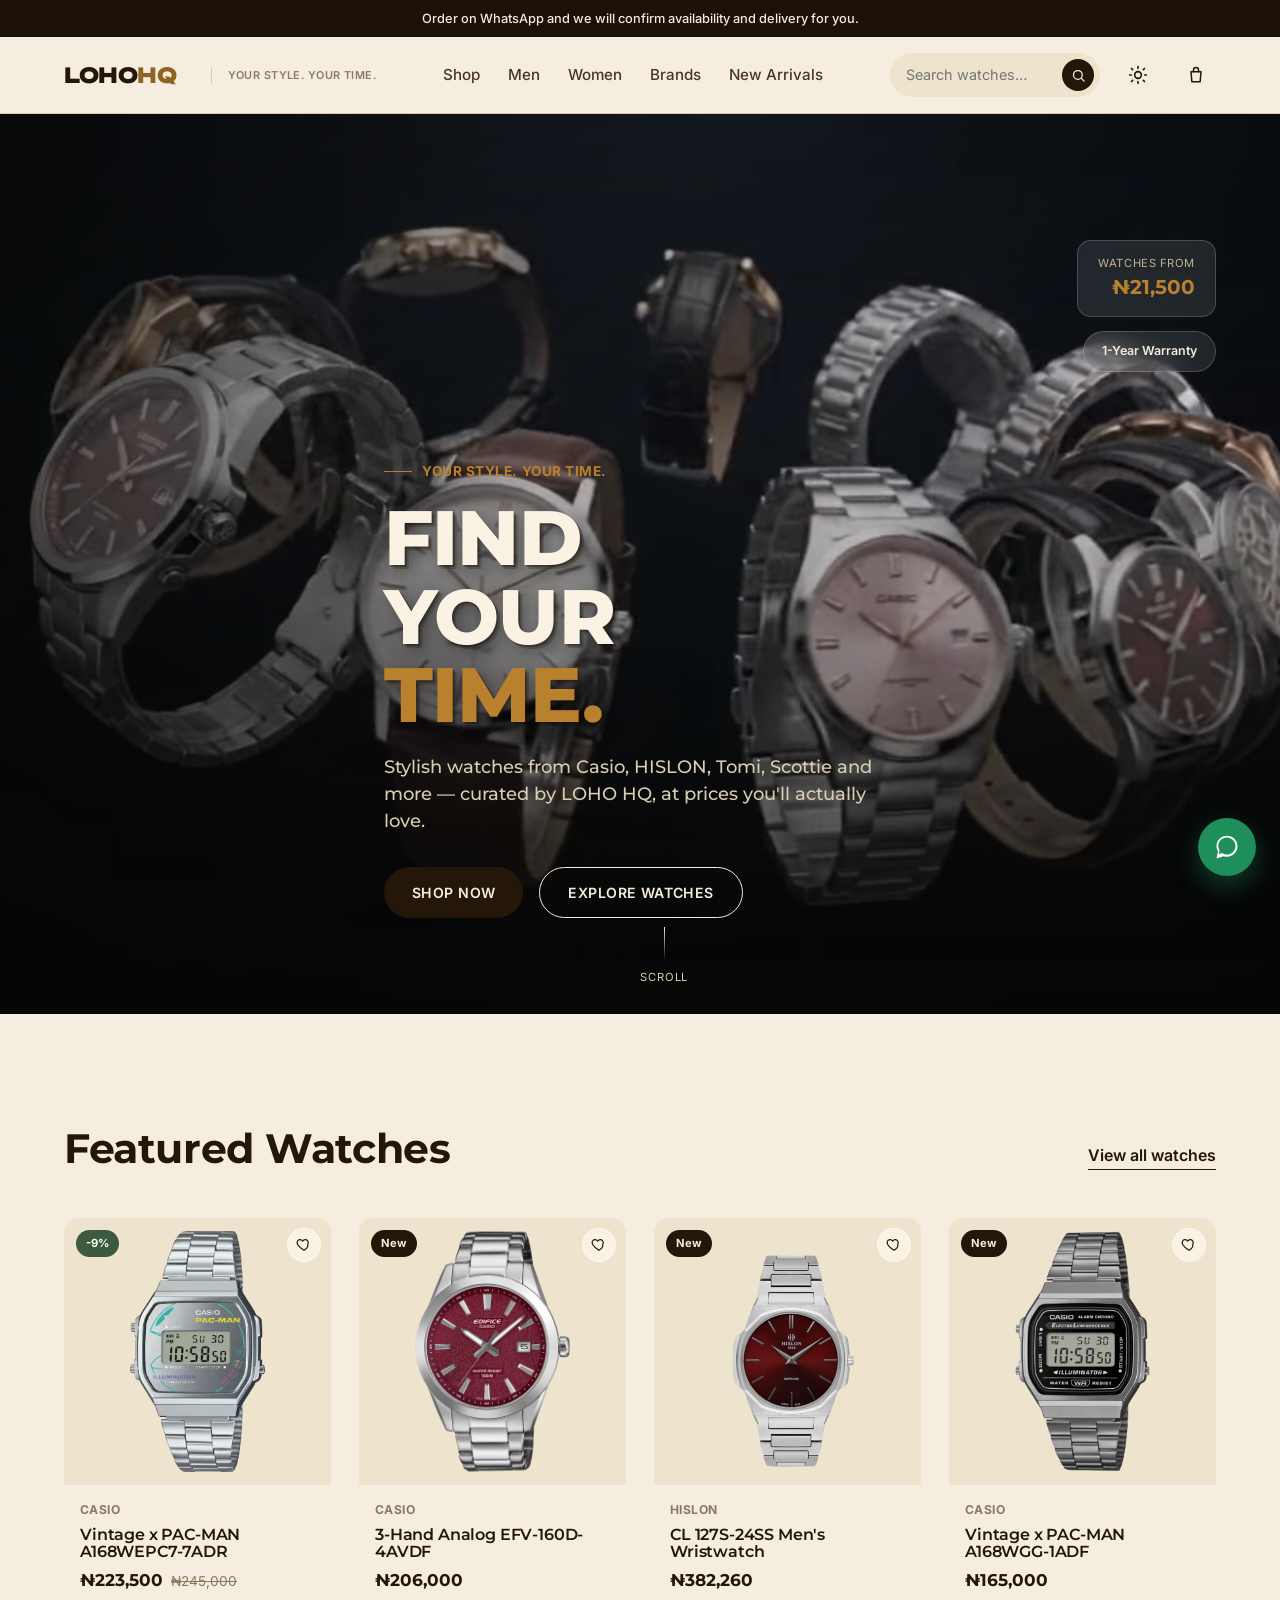
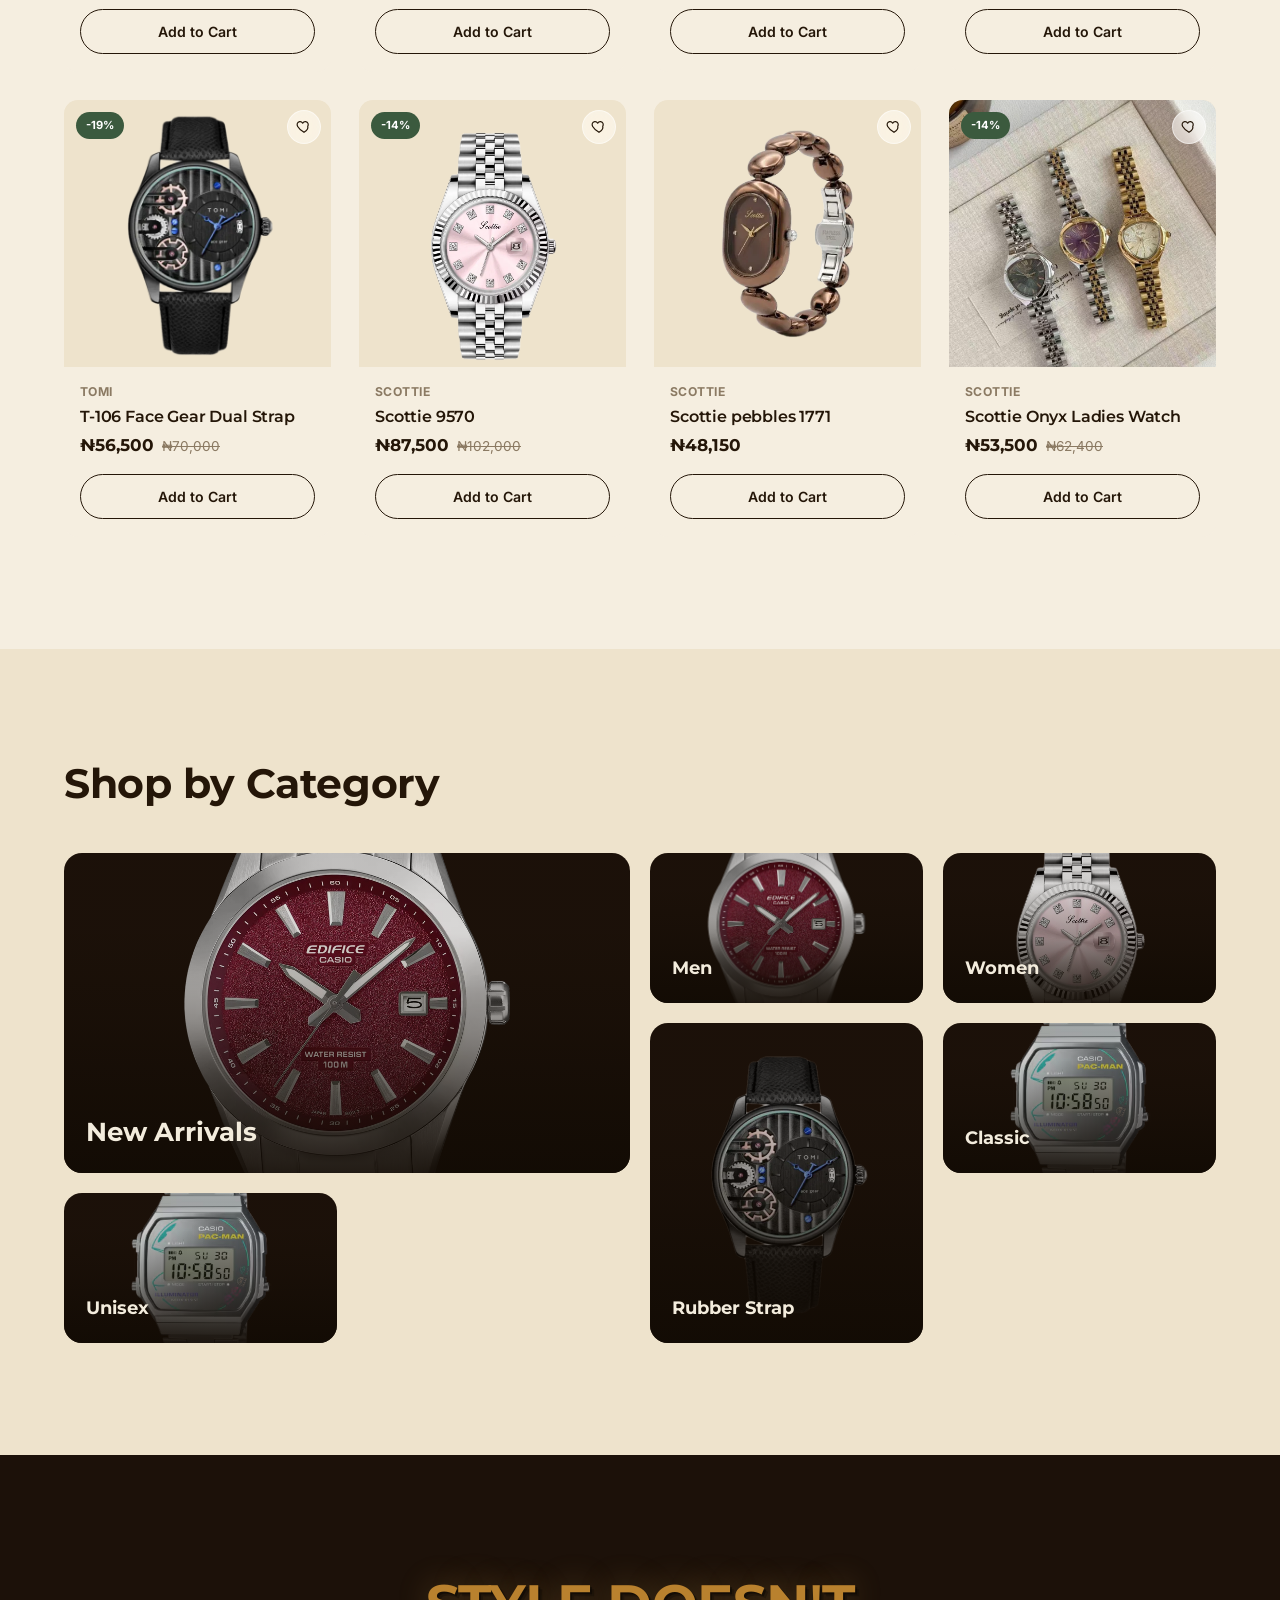
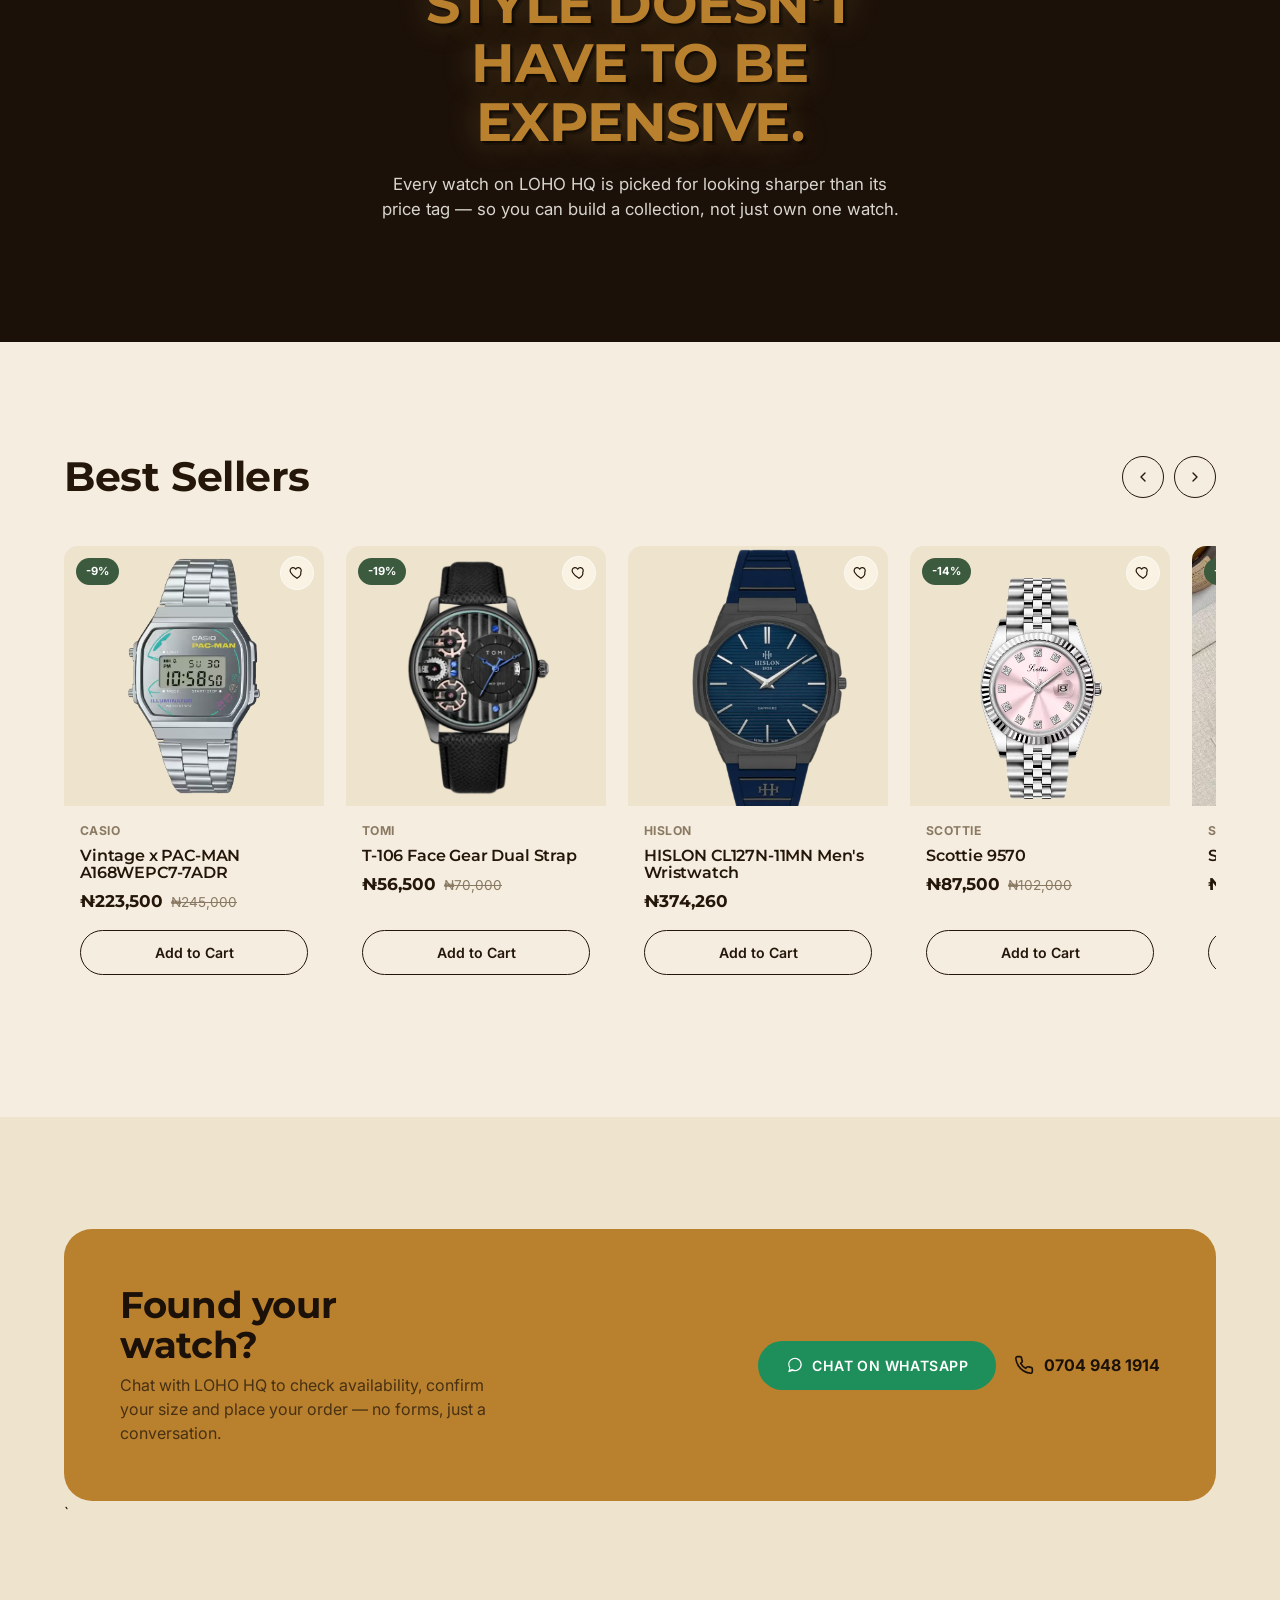
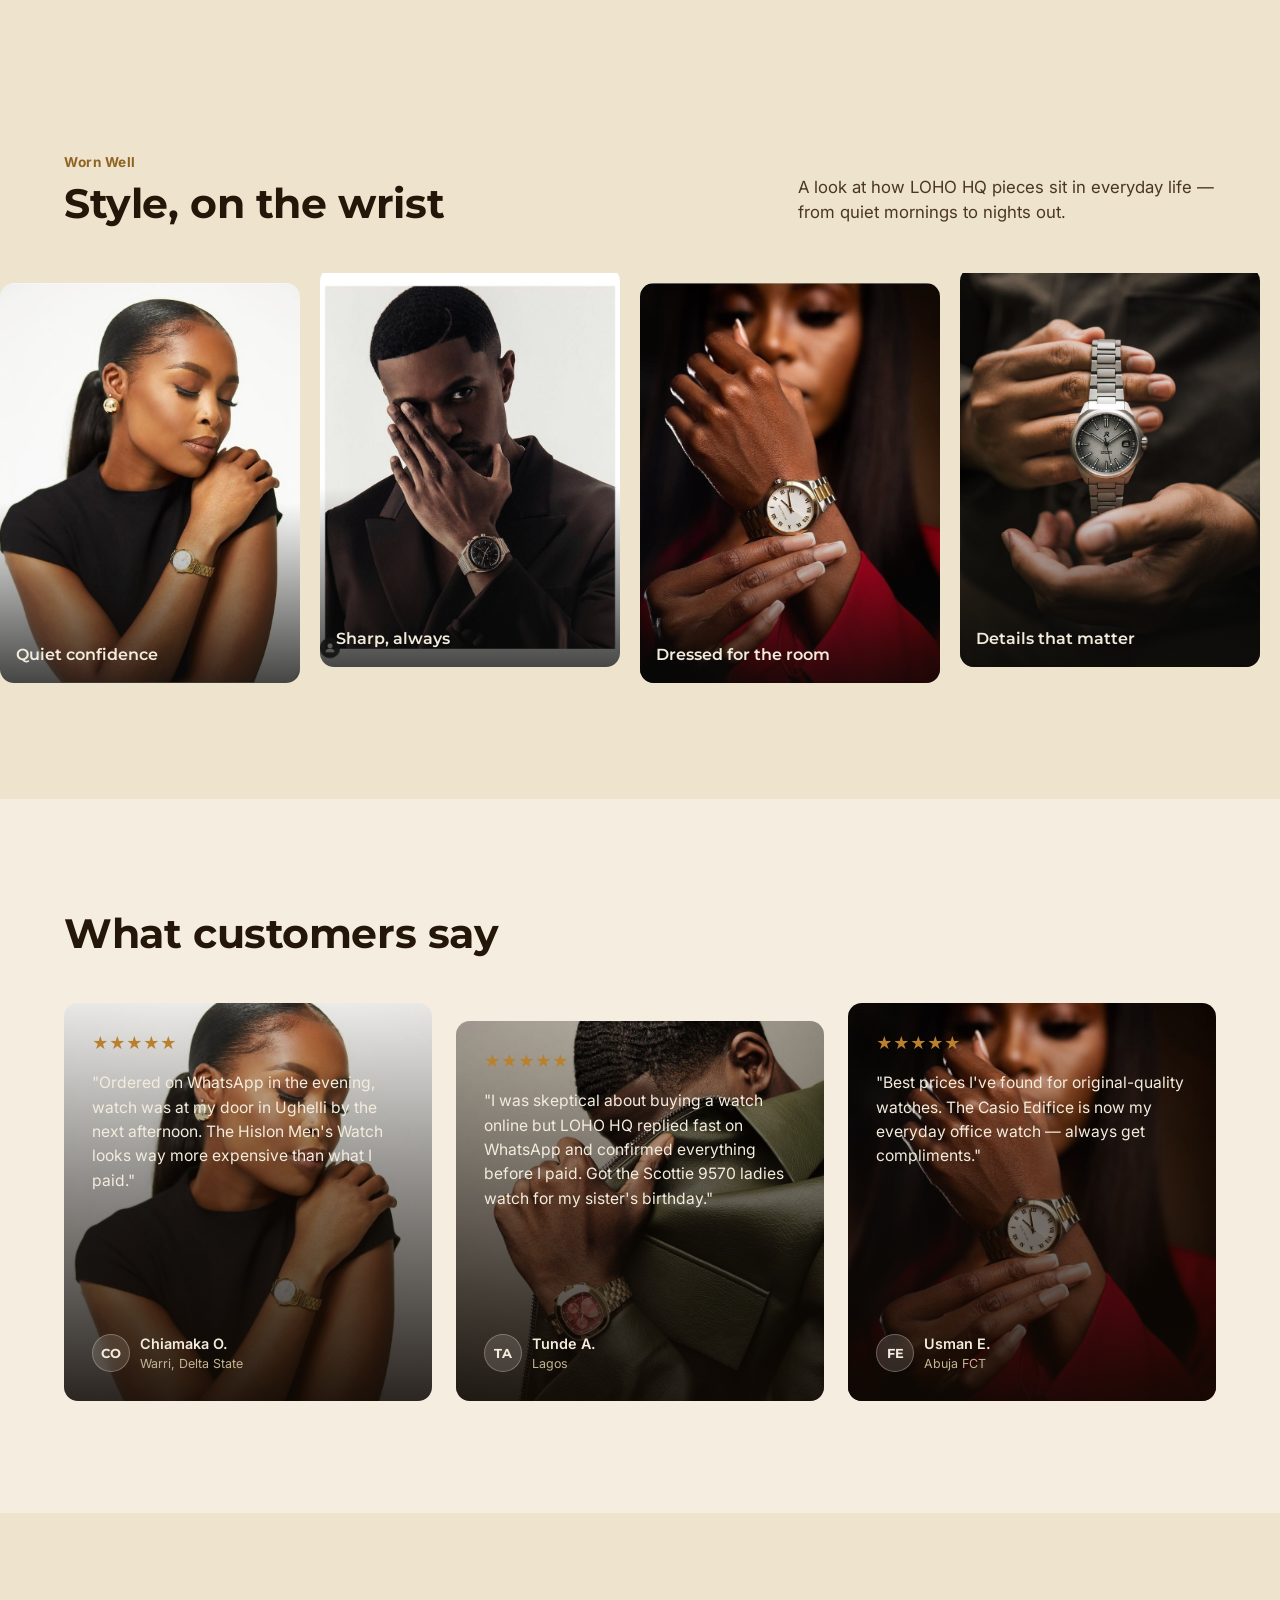
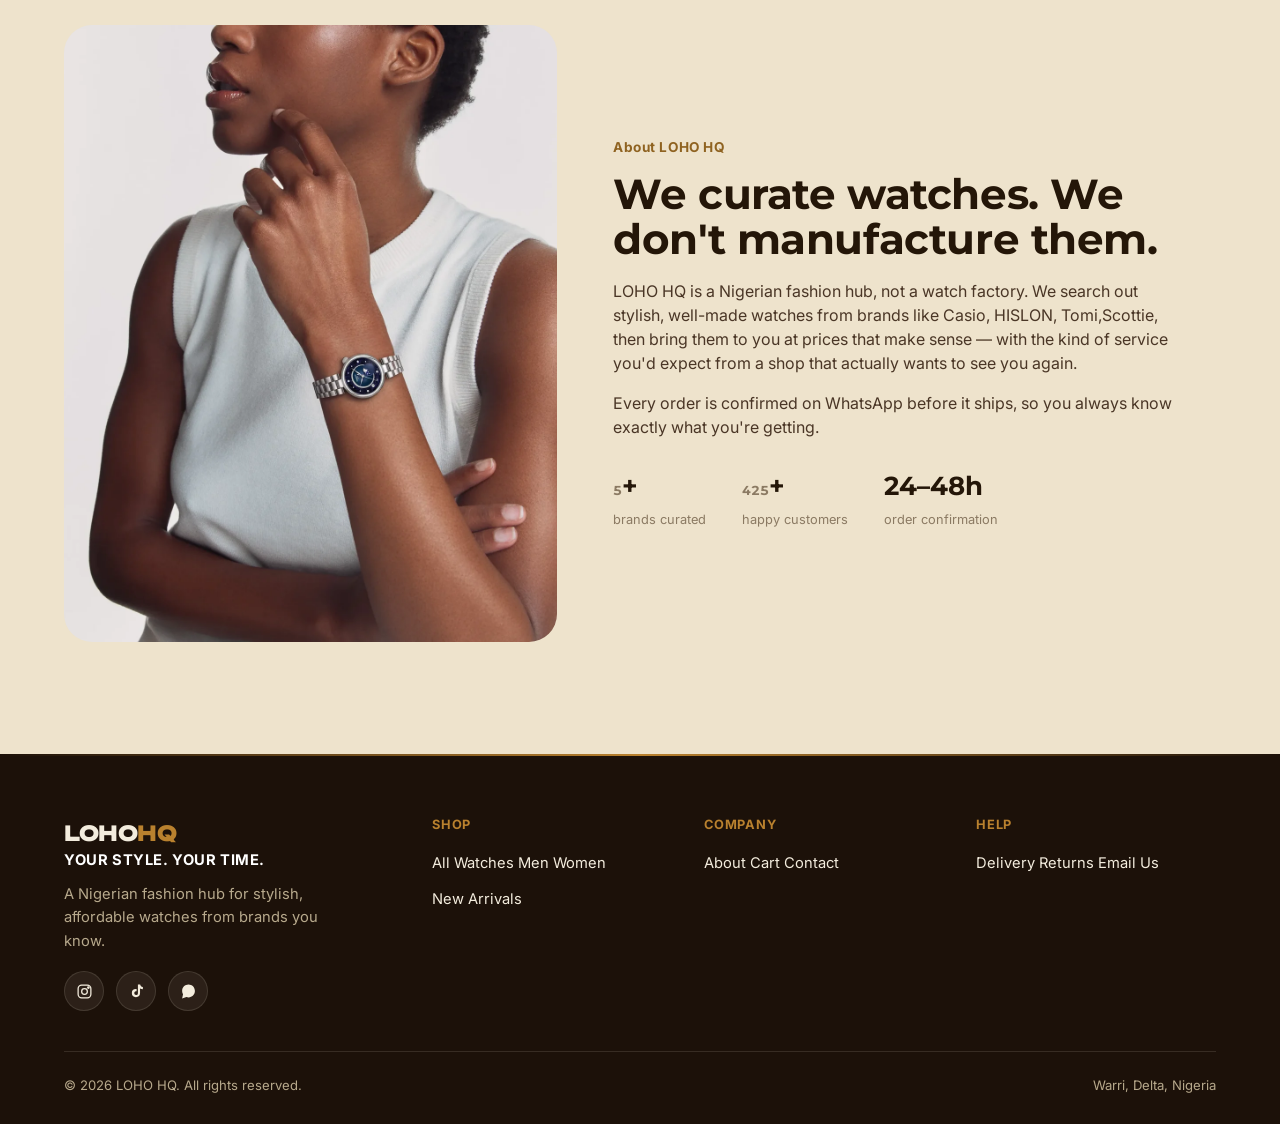
==== index.html @ 7a04db1f "First version of LOHO HQ site" ====
<!DOCTYPE html>
<html lang="en">
<head>
<meta charset="UTF-8">
<script>(function(){try{if(localStorage.getItem("loho_theme")==="dark")document.documentElement.setAttribute("data-theme","dark");}catch(e){}})();</script>
<meta name="viewport" content="width=device-width, initial-scale=1">
<title>LOHO HQ — Your Style. Your Time.</title>
<meta name="description" content="LOHO HQ is a Nigerian fashion hub selling stylish, affordable watches from Casio, HISLON, Tomi,Scottie and more. Shop online or order on WhatsApp.">
<link rel="stylesheet" href="css/style.css">
</head>
<body>

<div class="announce" data-cfg="brand.announcement"></div>

<header class="site-header">
  <div class="wrap header-inner">
    <a href="index.html" class="logo">LOHO<span>HQ</span></a>
    <span class="logo-strap" data-cfg="brand.tagline"></span>

    <nav class="main-nav" id="mainNav">
      <a href="shop.html" data-page="shop.html">Shop</a>
      <a href="shop.html?gender=men" data-page="shop.html">Men</a>
      <a href="shop.html?gender=women" data-page="shop.html">Women</a>
      <a href="shop.html#brands" data-page="shop.html">Brands</a>
      <a href="shop.html?tag=new" data-page="shop.html">New Arrivals</a>
    </nav>

    <div class="header-actions">
      <form class="search-form" role="search">
        <input type="search" placeholder="Search watches…" aria-label="Search watches">
        <button type="submit" aria-label="Search">
          <svg viewBox="0 0 24 24" fill="none" stroke="currentColor" stroke-width="2" stroke-linecap="round"><circle cx="11" cy="11" r="7"/><line x1="21" y1="21" x2="16.65" y2="16.65"/></svg>
        </button>
      </form>
      <button class="icon-btn theme-toggle" id="themeToggle" aria-label="Toggle dark mode">
        <svg class="icon-sun" viewBox="0 0 24 24" fill="none" stroke="currentColor" stroke-width="2" stroke-linecap="round" stroke-linejoin="round"><circle cx="12" cy="12" r="4"/><line x1="12" y1="2" x2="12" y2="4"/><line x1="12" y1="20" x2="12" y2="22"/><line x1="4.2" y1="4.2" x2="5.6" y2="5.6"/><line x1="18.4" y1="18.4" x2="19.8" y2="19.8"/><line x1="2" y1="12" x2="4" y2="12"/><line x1="20" y1="12" x2="22" y2="12"/><line x1="4.2" y1="19.8" x2="5.6" y2="18.4"/><line x1="18.4" y1="5.6" x2="19.8" y2="4.2"/></svg>
        <svg class="icon-moon" viewBox="0 0 24 24" fill="none" stroke="currentColor" stroke-width="2" stroke-linecap="round" stroke-linejoin="round"><path d="M21 12.8A9 9 0 1 1 11.2 3a7 7 0 0 0 9.8 9.8z"/></svg>
      </button>
      <a href="cart.html" class="icon-btn" aria-label="Cart">
        <svg viewBox="0 0 24 24" fill="none" stroke="currentColor" stroke-width="1.8" stroke-linecap="round" stroke-linejoin="round"><path d="M6 8h12l-1 12H7L6 8z"/><path d="M9 8V6a3 3 0 0 1 6 0v2"/></svg>
        <span class="cart-count" style="display:none;">0</span>
      </a>
      <button class="nav-toggle" id="navToggle" aria-label="Menu" aria-expanded="false">
        <svg viewBox="0 0 24 24" fill="none" stroke="currentColor" stroke-width="2" stroke-linecap="round"><line x1="3" y1="6" x2="21" y2="6"/><line x1="3" y1="12" x2="21" y2="12"/><line x1="3" y1="18" x2="21" y2="18"/></svg>
      </button>
    </div>
  </div>
</header>

<main>

  <!-- HERO -->
  <section class="hero hero--cinematic" id="cinematicHero">
    <div class="hero-media" id="heroMedia">
      <video class="hero-video" autoplay muted loop playsinline poster="images/hero/hero-poster.jpg">
        <source src="images/hero/hero-watches.webm" type="video/webm">
        <source src="images/hero/hero-watches.mp4" type="video/mp4">
      </video>
      <div class="hero-scrim"></div>
    </div>

    <div class="hero-glass-row">
      <div class="glass-chip">
        <span class="from">Watches from</span>
        <span class="amt" id="heroFromPrice">₦30,500</span>
      </div>
      <div class="glass-chip badge">1-Year Warranty</div>
    </div>

    <div class="wrap hero-cinematic-content">
      <span class="eyebrow" data-cfg="brand.tagline"></span>
      <h1>Find<br>Your<br><em>Time.</em></h1>
      <p>Stylish watches from Casio, HISLON, Tomi, Scottie and more — curated by LOHO HQ, at prices you'll actually love.</p>
      <div class="hero-actions">
        <a href="shop.html" class="btn btn-primary magnetic">Shop Now</a>
        <a href="shop.html" class="btn btn-outline magnetic">Explore Watches</a>
      </div>
    </div>

    <div class="hero-scrollcue"><span class="line"></span>Scroll</div>
  </section>

  <!-- FEATURED WATCHES -->
  <section class="section">
    <div class="wrap">
      <div class="section-head reveal">
        <h2>Featured Watches</h2>
        <a href="shop.html" class="link-arrow">View all watches</a>
      </div>
      <div class="product-grid reveal-stagger" id="featuredGrid"></div>
    </div>
  </section>

  <!-- SHOP BY CATEGORY -->
  <section class="section bg-sand" id="brands">
    <div class="wrap">
      <div class="section-head reveal">
        <h2>Shop by Category</h2>
      </div>
      <div class="cat-bento reveal-stagger" id="categoryBento"></div>
    </div>
  </section>

  <!-- PROMO -->
  <section class="bg-ink">
    <div class="wrap promo reveal">
      <h2>Style doesn't have to be expensive.</h2>
      <p>Every watch on LOHO HQ is picked for looking sharper than its price tag — so you can build a collection, not just own one watch.</p>
    </div>
  </section>

  <!-- BEST SELLERS -->
  <section class="section">
    <div class="wrap">
      <div class="section-head">
        <h2 class="reveal" style="display:inline-block;">Best Sellers</h2>
        <div class="carousel-controls">
          <button id="carouselPrev" aria-label="Scroll left"><svg viewBox="0 0 24 24" fill="none" stroke="currentColor" stroke-width="2" stroke-linecap="round" stroke-linejoin="round"><polyline points="15 18 9 12 15 6"/></svg></button>
          <button id="carouselNext" aria-label="Scroll right"><svg viewBox="0 0 24 24" fill="none" stroke="currentColor" stroke-width="2" stroke-linecap="round" stroke-linejoin="round"><polyline points="9 18 15 12 9 6"/></svg></button>
        </div>
      </div>
      <div class="carousel reveal-stagger" id="bestsellerCarousel"></div>
    </div>
  </section>

  <!-- WHATSAPP CTA -->
  <section class="section bg-sand">
    <div class="wrap">
      <div class="wa-band reveal">
        <div>
          <h2>Found your watch?</h2>
          <p>Chat with LOHO HQ to check availability, confirm your size and place your order — no forms, just a conversation.</p>
        </div>
        <div class="wa-band-actions">
          <a class="btn btn-wa magnetic" data-cfg-href="whatsapp" target="_blank" rel="noopener">
            <svg viewBox="0 0 32 32" fill="currentColor" width="18" height="18"><path d="M16.03 3C9.4 3 4 8.34 4 14.9c0 2.27.63 4.4 1.72 6.23L4 29l8.1-2.54a12.9 12.9 0 0 0 3.93.6c6.63 0 12.03-5.34 12.03-11.9C28.06 8.34 22.66 3 16.03 3zm0 21.7c-1.9 0-3.68-.55-5.18-1.5l-.37-.22-4.06 1.27 1.3-3.9-.24-.4a9.63 9.63 0 0 1-1.5-5.05c0-5.33 4.4-9.65 9.85-9.65 5.44 0 9.85 4.32 9.85 9.65 0 5.33-4.4 9.8-9.65 9.8z"/></svg>
            Chat on WhatsApp
          </a>
          <a class="phone-line" data-cfg-href="tel">
            <svg viewBox="0 0 24 24" fill="none" stroke="currentColor" stroke-width="2" stroke-linecap="round" stroke-linejoin="round"><path d="M22 16.9v3a2 2 0 0 1-2.2 2 19.8 19.8 0 0 1-8.6-3 19.5 19.5 0 0 1-6-6 19.8 19.8 0 0 1-3-8.7A2 2 0 0 1 4.1 2h3a2 2 0 0 1 2 1.7c.1 1 .3 2 .7 3a2 2 0 0 1-.5 2.1L8 10a16 16 0 0 0 6 6l1.2-1.3a2 2 0 0 1 2.1-.5c1 .4 2 .6 3 .7a2 2 0 0 1 1.7 2z"/></svg>
            <span data-cfg="contact.phoneDisplay"></span>
          </a>
        </div>
      </div>`
    </div>
  </section>

  <!-- LIFESTYLE / WORN WELL -->
  <section class="section bg-sand" id="lifestyle">
    <div class="wrap">
      <div class="section-head reveal">
        <div>
          <span class="eyebrow">Worn Well</span>
          <h2 style="margin-top:8px;">Style, on the wrist</h2>
        </div>
        <p class="lede" style="max-width:38ch;">A look at how LOHO HQ pieces sit in everyday life — from quiet mornings to nights out.</p>
      </div>
      <div class="lifestyle-gallery reveal" id="lifestyleGallery">
        <div class="lifestyle-card"><img src="images/lifestyle/lifestyle-06.jpg" alt="Woman wearing a gold watch" loading="lazy"><div class="scrim"></div><div class="cap">Quiet confidence</div></div>
        <div class="lifestyle-card"><img src="images/lifestyle/lifestyle-07.jpg" alt="Man wearing a rose gold chronograph" loading="lazy"><div class="scrim"></div><div class="cap">Sharp, always</div></div>
        <div class="lifestyle-card"><img src="images/lifestyle/lifestyle-03.jpg" alt="Woman adjusting a gold watch" loading="lazy"><div class="scrim"></div><div class="cap">Dressed for the room</div></div>
        <div class="lifestyle-card"><img src="images/lifestyle/lifestyle-04.jpg" alt="Man holding a steel watch" loading="lazy"><div class="scrim"></div><div class="cap">Details that matter</div></div>
        <div class="lifestyle-card"><img src="images/lifestyle/lifestyle-01.jpg" alt="Woman wearing a gold watch and jewelry" loading="lazy"><div class="scrim"></div><div class="cap">Everyday gold</div></div>
        <div class="lifestyle-card"><img src="images/lifestyle/lifestyle-02.jpg" alt="Hands with a green-dial watch" loading="lazy"><div class="scrim"></div><div class="cap">Moments worth timing</div></div>
        <div class="lifestyle-card"><img src="images/lifestyle/lifestyle-05.jpg" alt="Man wearing a gold chronograph with a leather jacket" loading="lazy"><div class="scrim"></div><div class="cap">Off-duty, still sharp</div></div>
      </div>
    </div>
  </section>

  <!-- TESTIMONIALS -->
  <section class="section">
    <div class="wrap">
      <div class="section-head reveal"><h2>What customers say</h2></div>
      <div class="testi-wrap reveal-stagger">
        <div class="testi" style="background-image:url('images/lifestyle/lifestyle-06.jpg')">
          <div class="testi-scrim"></div>
          <div class="stars">★★★★★</div>
          <p>"Ordered on WhatsApp in the evening, watch was at my door in Ughelli by the next afternoon. The Hislon Men's Watch looks way more expensive than what I paid."</p>
          <div class="testi-author"><div class="avatar">CO</div><div><div class="who">Chiamaka O.</div><div class="loc">Warri, Delta State</div></div></div>
        </div>
        <div class="testi" style="background-image:url('images/lifestyle/lifestyle-05.jpg')">
          <div class="testi-scrim"></div>
          <div class="stars">★★★★★</div>
          <p>"I was skeptical about buying a watch online but LOHO HQ replied fast on WhatsApp and confirmed everything before I paid. Got the Scottie 9570 ladies watch for my sister's birthday."</p>
          <div class="testi-author"><div class="avatar">TA</div><div><div class="who">Tunde A.</div><div class="loc">Lagos</div></div></div>
        </div>
        <div class="testi" style="background-image:url('images/lifestyle/lifestyle-03.jpg')">
          <div class="testi-scrim"></div>
          <div class="stars">★★★★★</div>
          <p>"Best prices I've found for original-quality watches. The Casio Edifice is now my everyday office watch — always get compliments."</p>
          <div class="testi-author"><div class="avatar">FE</div><div><div class="who">Usman E.</div><div class="loc">Abuja FCT</div></div></div>
        </div>
      </div>
    </div>
  </section>

  <!-- ABOUT -->
  <section class="section bg-sand" id="about">
    <div class="wrap about-grid reveal">
      <div class="about-visual" id="aboutArt"></div>
      <div class="about-copy">
        <span class="eyebrow">About LOHO HQ</span>
        <h2>We curate watches. We don't manufacture them.</h2>
        <p>LOHO HQ is a Nigerian fashion hub, not a watch factory. We search out stylish, well-made watches from brands like Casio, HISLON, Tomi,Scottie, then bring them to you at prices that make sense — with the kind of service you'd expect from a shop that actually wants to see you again.</p>
        <p>Every order is confirmed on WhatsApp before it ships, so you always know exactly what you're getting.</p>
        <div class="about-stats">
          <div><strong><span class="stat-num" data-target="6">0</span>+</strong><span>brands curated</span></div>
          <div><strong><span class="stat-num" data-target="500">0</span>+</strong><span>happy customers</span></div>
          <div><strong>24–48h</strong><span>order confirmation</span></div>
        </div>
      </div>
    </div>
  </section>

</main>

<footer class="site-footer">
  <div class="wrap">
    <div class="footer-grid">
      <div class="footer-brand">
        <a href="index.html" class="logo">LOHO<span style="color:var(--gold)">HQ</span></a>
        <p data-cfg="brand.tagline" style="text-transform:uppercase; font-weight:700; letter-spacing:.04em; color:#fff; margin-bottom:10px;"></p>
        <p>A Nigerian fashion hub for stylish, affordable watches from brands you know.</p>
        <div class="social-row">
          <a data-cfg-href="instagram" target="_blank" rel="noopener" aria-label="Instagram"><svg viewBox="0 0 24 24" fill="none" stroke="currentColor" stroke-width="1.8"><rect x="3" y="3" width="18" height="18" rx="5"/><circle cx="12" cy="12" r="4"/><circle cx="17.5" cy="6.5" r="1"/></svg></a>
          <a data-cfg-href="tiktok" target="_blank" rel="noopener" aria-label="TikTok"><svg viewBox="0 0 24 24" fill="currentColor"><path d="M14 2h3.2c.2 1.7 1.3 3.2 3.8 3.5v3.2c-1.5 0-2.9-.4-4-1.1v6.6a5.8 5.8 0 1 1-5.8-5.8c.3 0 .6 0 .9.1v3.3a2.6 2.6 0 1 0 1.9 2.5V2z"/></svg></a>
          <a data-cfg-href="whatsapp" target="_blank" rel="noopener" aria-label="WhatsApp"><svg viewBox="0 0 32 32" fill="currentColor"><path d="M16.03 3C9.4 3 4 8.34 4 14.9c0 2.27.63 4.4 1.72 6.23L4 29l8.1-2.54a12.9 12.9 0 0 0 3.93.6c6.63 0 12.03-5.34 12.03-11.9C28.06 8.34 22.66 3 16.03 3z"/></svg></a>
        </div>
      </div>
      <div class="footer-col">
        <h4>Shop</h4>
        <a href="shop.html">All Watches</a>
        <a href="shop.html?gender=men">Men</a>
        <a href="shop.html?gender=women">Women</a>
        <a href="shop.html?tag=new">New Arrivals</a>
      </div>
      <div class="footer-col">
        <h4>Company</h4>
        <a href="index.html#about">About</a>
        <a href="cart.html">Cart</a>
        <a data-cfg-href="whatsapp" target="_blank" rel="noopener">Contact</a>
      </div>
      <div class="footer-col">
        <h4>Help</h4>
        <a data-cfg-href="whatsapp" target="_blank" rel="noopener">Delivery</a>
        <a data-cfg-href="whatsapp" target="_blank" rel="noopener">Returns</a>
        <a data-cfg-href="email">Email Us</a>
      </div>
    </div>
    <div class="footer-bottom">
      <span>© <span data-cfg-year></span> LOHO HQ. All rights reserved.</span>
      <span data-cfg="contact.address"></span>
    </div>
  </div>
</footer>

<a class="wa-float" data-cfg-href="whatsapp" target="_blank" rel="noopener" aria-label="Chat with LOHO HQ on WhatsApp">
  <svg viewBox="0 0 32 32" fill="currentColor"><path d="M16.03 3C9.4 3 4 8.34 4 14.9c0 2.27.63 4.4 1.72 6.23L4 29l8.1-2.54a12.9 12.9 0 0 0 3.93.6c6.63 0 12.03-5.34 12.03-11.9C28.06 8.34 22.66 3 16.03 3zm0 21.7c-1.9 0-3.68-.55-5.18-1.5l-.37-.22-4.06 1.27 1.3-3.9-.24-.4a9.63 9.63 0 0 1-1.5-5.05c0-5.33 4.4-9.65 9.85-9.65 5.44 0 9.85 4.32 9.85 9.65 0 5.33-4.4 9.8-9.65 9.8z"/></svg>
</a>

<script src="js/config.js"></script>
<script src="js/products.js"></script>
<script src="js/watch-art.js"></script>
<script src="js/cart.js"></script>
<script src="js/main.js"></script>
<script src="js/home.js"></script>
</body>
</html>
---- css/style.css ----
/* =========================================================
   LOHO HQ — Stylesheet
   Sections: 1. Tokens  2. Reset  3. Base  4. Layout helpers
             5. Header  6. Hero  7. Product cards  8. Category grid
             9. Promo band  10. Bestsellers  11. Testimonials
             12. WhatsApp CTA  13. About  14. Footer
             15. Product page  16. Cart page  17. Toast/misc
             18. Responsive
   ========================================================= */

@import url('https://fonts.googleapis.com/css2?family=Unbounded:wght@700;800&family=Montserrat:wght@500;600;700;800&family=Inter:wght@400;500;600;700&display=swap');

/* ---------- 1. Tokens ----------
   Brand palette: a warm cream/espresso duotone (ORYZO-inspired). The
   toggle swaps which end is background vs text — cream+brown by default,
   brown+cream when switched — rather than a neutral light/dark scheme. */
:root{
  --ink:#241608;          /* espresso brown — primary text on the cream theme */
  --ink-soft:#4A3626;
  --paper:#F5EEE0;        /* milk/cream — primary background on the cream theme */
  --sand:#EEE3CC;
  --sand-line:#DDCBA8;
  --gold:#B9812E;
  --gold-deep:#8F6321;
  --forest:#3B5A3E;
  --forest-soft:#E6EBE2;
  --muted:#8B7A63;
  --danger:#A6433A;
  --onyx:#1C1109;         /* dedicated "always-dark" surface: footer, promo band, top bar, category overlays — stays dark espresso in both themes */
  --onyx-text:#F3ECDD;    /* fixed cream text for onyx surfaces — never flips with theme */
  --onyx-muted:#B7A98C;   /* fixed muted tan for onyx surfaces */
  --paper-rgb:245,238,224; /* used for the translucent header backdrop */

  --font-display:'Montserrat', sans-serif;
  --font-logo:'Unbounded', sans-serif;
  --font-body:'Inter', sans-serif;

  --radius-s:6px;
  --radius-m:14px;
  --radius-l:28px;
  --container:1280px;
  --gutter:clamp(20px, 5vw, 64px);

  --shadow-card: 0 1px 2px rgba(28,17,9,0.08);
  --ease: cubic-bezier(.22,.9,.32,1);
}

/* ---------- 1b. Dark mode: the inverse — espresso brown background, milk/cream text ---------- */
:root[data-theme="dark"]{
  --ink:#F5EEDD;
  --ink-soft:#D9CDB2;
  --paper:#22150A;
  --sand:#2C1C0E;
  --sand-line:#4A3520;
  --gold:#E3AD57;
  --gold-deep:#C6963A;
  --forest:#4F8058;
  --forest-soft:#22301F;
  --muted:#B8A98A;
  --danger:#E0817A;
  --onyx:#120B04;
  --paper-rgb:34,21,10;
}
:root[data-theme="dark"] body{ background:var(--paper); }
:root[data-theme="dark"] .card, :root[data-theme="dark"] .swatch{ box-shadow:0 1px 0 rgba(0,0,0,0.4); }
:root[data-theme="dark"] .hero, :root[data-theme="dark"] .bg-sand{ background:var(--sand); }

/* ---------- 2. Reset ---------- */
*,*::before,*::after{box-sizing:border-box;margin:0;padding:0;}
html{scroll-behavior:smooth;}
img{max-width:100%;display:block;}
a{color:inherit;text-decoration:none;}
button{font:inherit;cursor:pointer;border:none;background:none;color:inherit;}
input,select,textarea{font:inherit;color:inherit;}
ul{list-style:none;}

@media (prefers-reduced-motion: reduce){
  *{animation-duration:0.01ms !important; animation-iteration-count:1 !important; transition-duration:0.01ms !important; scroll-behavior:auto !important;}
}

:focus-visible{outline:2px solid var(--gold-deep); outline-offset:3px;}

/* ---------- 3. Base ---------- */
body{
  font-family:var(--font-body);
  color:var(--ink);
  background:var(--paper);
  line-height:1.5;
  -webkit-font-smoothing:antialiased;
}

h1,h2,h3,h4{
  font-family:var(--font-display);
  line-height:1.08;
  letter-spacing:-0.01em;
  font-weight:700;
}

.eyebrow{
  font-family:var(--font-body);
  font-weight:700;
  font-size:0.85rem;
  color:var(--gold-deep);
  letter-spacing:0.04em;
}

p.lede{color:var(--ink-soft); font-size:1.05rem; max-width:52ch;}

/* ---------- 4. Layout helpers ---------- */
.wrap{
  max-width:var(--container);
  margin-inline:auto;
  padding-inline:var(--gutter);
}
.section{padding-block:clamp(56px, 9vw, 112px);}
.section-head{
  display:flex;
  align-items:flex-end;
  justify-content:space-between;
  gap:24px;
  margin-bottom:clamp(28px,4vw,48px);
  flex-wrap:wrap;
}
.section-head h2{font-size:clamp(1.8rem, 3.2vw, 2.6rem);}
.bg-sand{background:var(--sand);}
.bg-ink{background:var(--onyx); color:var(--onyx-text);}

.btn{
  display:inline-flex;
  align-items:center;
  justify-content:center;
  gap:8px;
  padding:14px 28px;
  border-radius:999px;
  font-weight:600;
  font-size:0.88rem;
  text-transform:uppercase;
  letter-spacing:0.03em;
  transition:transform .25s var(--ease), background .2s, color .2s, box-shadow .2s;
  white-space:nowrap;
}
.btn:active{ transform:translateY(0) scale(0.96); }
.btn.magnetic{ transition:transform .2s var(--ease), background .2s, color .2s, box-shadow .2s; }
.btn-primary{background:var(--ink); color:var(--paper);}
.btn-primary:hover{background:var(--gold-deep); transform:translateY(-2px);}
.btn-outline{border:1.5px solid var(--ink); color:var(--ink);}
.btn-outline:hover{background:var(--ink); color:var(--paper); transform:translateY(-2px);}
.btn-gold{background:var(--gold); color:var(--onyx);}
.btn-gold:hover{background:var(--gold-deep); color:var(--paper); transform:translateY(-2px);}
.btn-wa{background:#1E8E5A; color:#fff;}
.btn-wa:hover{background:#166E44; transform:translateY(-2px);}
.btn-block{width:100%;}
.btn[disabled]{opacity:.5; cursor:not-allowed; transform:none !important;}
.btn.is-loading, .btn.is-success{ opacity:1; cursor:wait; }
.btn.is-success{ background:var(--forest) !important; cursor:default; }
.btn-spinner{
  width:15px; height:15px; border-radius:50%;
  border:2px solid rgba(255,255,255,0.35); border-top-color:#fff;
  display:inline-block; animation:btnSpin .7s linear infinite;
}
@keyframes btnSpin{ to{ transform:rotate(360deg); } }
@media (prefers-reduced-motion: reduce){ .btn-spinner{ animation:none; } }

.link-arrow{
  font-weight:600;
  border-bottom:1.5px solid var(--ink);
  padding-bottom:2px;
  transition:border-color .2s, color .2s;
}
.link-arrow:hover{color:var(--gold-deep); border-color:var(--gold-deep);}

/* ---------- 4b. Procedural watch art & announcement bar ---------- */
.art{ width:100%; height:100%; display:block; }
.announce{
  background:var(--onyx); color:var(--onyx-text);
  text-align:center; font-size:0.8rem; font-weight:500;
  padding:9px var(--gutter);
}
.announce a{text-decoration:underline; text-underline-offset:2px;}

/* ---------- 5. Header ---------- */
.site-header{
  position:sticky; top:0; z-index:50;
  background:rgba(var(--paper-rgb), 0.92);
  backdrop-filter:blur(10px);
  border-bottom:1px solid var(--sand-line);
}
.header-inner{
  display:flex; align-items:center; gap:32px;
  padding-block:16px;
}
.logo{
  font-family:var(--font-logo);
  font-weight:800;
  font-size:1.3rem;
  letter-spacing:-0.02em;
  flex-shrink:0;
}
.logo span{color:var(--gold-deep);}

.main-nav{display:flex; gap:28px; margin-inline:auto;}
.logo-strap{
  font-size:0.68rem; font-weight:600; letter-spacing:.04em;
  color:var(--muted); padding-left:16px; margin-left:2px;
  border-left:1px solid var(--sand-line); white-space:nowrap;
}
@media (max-width: 1080px){ .logo-strap{display:none;} }
.main-nav a{
  font-weight:500; font-size:0.95rem; color:var(--ink-soft);
  transition:color .2s;
  position:relative;
}
.main-nav a:hover, .main-nav a.active{color:var(--ink);}
.main-nav a.active::after{
  content:""; position:absolute; left:0; right:0; bottom:-6px; height:2px; background:var(--gold);
}

.header-actions{display:flex; align-items:center; gap:18px;}
.icon-btn{
  width:40px; height:40px; display:flex; align-items:center; justify-content:center;
  border-radius:50%; transition:background .2s; position:relative;
}
.icon-btn:hover{background:var(--sand);}
.icon-btn:active{transform:scale(0.9);}
.icon-btn svg{width:20px; height:20px;}
.theme-toggle .icon-moon{display:none;}
:root[data-theme="dark"] .theme-toggle .icon-sun{display:none;}
:root[data-theme="dark"] .theme-toggle .icon-moon{display:block;}
.cart-count{
  position:absolute; top:-2px; right:-2px;
  background:var(--gold-deep); color:#fff;
  font-size:0.65rem; font-weight:700;
  width:17px; height:17px; border-radius:50%;
  display:flex; align-items:center; justify-content:center;
  box-shadow:0 0 0 2px var(--paper), 0 2px 6px rgba(0,0,0,0.25);
  transition:transform .3s var(--ease);
}
.cart-count.bump{ animation:cartBump .4s var(--ease); }
@keyframes cartBump{ 0%{transform:scale(1);} 40%{transform:scale(1.5);} 100%{transform:scale(1);} }
.search-form{display:flex; align-items:center; gap:6px; background:var(--sand); border-radius:999px; padding:6px 6px 6px 16px; transition:box-shadow .2s;}
.search-form:focus-within{ box-shadow:0 0 0 3px rgba(185,129,46,0.15); }
.search-form input{background:none; border:none; width:150px; font-size:0.9rem;}
.search-form input:focus{outline:none;}
.search-form button{width:32px;height:32px;border-radius:50%;display:flex;align-items:center;justify-content:center;background:var(--ink); color:var(--paper);}
.search-form button svg{width:15px;height:15px;}

.nav-toggle{display:none; width:40px; height:40px; align-items:center; justify-content:center;}
.nav-toggle svg{width:22px;height:22px;}

/* ---------- 6. Hero ---------- */
.hero{
  position:relative;
  overflow:hidden;
  background:var(--sand);
}
.hero-grid{
  display:grid;
  grid-template-columns:1fr 1fr;
  align-items:center;
  gap:40px;
  min-height:calc(100vh - 73px);
  padding-block:48px;
}
.hero-copy{max-width:520px;}
.hero-copy .eyebrow{display:inline-block; margin-bottom:18px;}
.hero-copy h1{
  font-size:clamp(2.6rem, 6vw, 4.4rem);
  text-transform:uppercase;
  margin-bottom:20px;
}
.hero-copy h1 em{
  font-style:normal;
  color:var(--gold-deep);
}
.hero-copy p{
  font-size:1.1rem; color:var(--ink-soft); margin-bottom:32px; max-width:44ch;
}
.hero-actions{display:flex; gap:16px; flex-wrap:wrap;}

.hero-visual{
  position:relative;
  display:flex; align-items:center; justify-content:center;
}
.hero-visual .art-frame{
  width:100%; max-width:440px;
  opacity:0;
  transform:translateY(24px) scale(.97);
  animation: heroReveal .9s var(--ease) .15s forwards;
  filter:drop-shadow(0 30px 40px rgba(22,23,26,0.16));
}
.hero-visual .art-frame img,
.hero-visual .art-frame .art{width:100%; height:auto;}
.price-chip{
  position:absolute;
  bottom:12%; left:6%;
  background:var(--paper);
  border-radius:var(--radius-m);
  padding:14px 20px;
  box-shadow:0 12px 30px rgba(22,23,26,0.12);
  opacity:0;
  transform:translateY(14px);
  animation: chipReveal .7s var(--ease) .7s forwards;
}
.price-chip .from{font-size:0.7rem; color:var(--muted); text-transform:uppercase; letter-spacing:.04em;}
.price-chip .amt{font-family:var(--font-display); font-weight:700; font-size:1.3rem; color:var(--gold-deep);}
.hero-badge{
  position:absolute; top:8%; right:2%;
  background:var(--ink); color:var(--paper);
  border-radius:50%;
  width:104px; height:104px;
  display:flex; align-items:center; justify-content:center;
  text-align:center;
  font-family:var(--font-display); font-size:0.72rem; font-weight:700; line-height:1.25;
  transform:rotate(8deg);
  opacity:0;
  animation: chipReveal .7s var(--ease) .9s forwards;
}

@keyframes heroReveal{ to{opacity:1; transform:translateY(0) scale(1);} }
@keyframes chipReveal{ to{opacity:1; transform:translateY(0);} }

/* ---------- 6b. Cinematic video hero ---------- */
.hero--cinematic{
  position:relative;
  height:100svh;
  min-height:560px;
  max-height:960px;
  overflow:hidden;
  background:#0A0A09;
  display:flex;
  align-items:flex-end;
}
.hero-media{
  position:absolute; inset:0;
  will-change:transform;
}
.hero-media video{
  width:100%; height:100%;
  object-fit:cover;
  object-position:center 40%;
  display:block;
}
.hero-scrim{
  position:absolute; inset:0;
  background:
    linear-gradient(0deg, rgba(6,6,5,0.88) 0%, rgba(6,6,5,0.35) 42%, rgba(6,6,5,0.12) 68%, rgba(6,6,5,0.35) 100%),
    linear-gradient(90deg, rgba(6,6,5,0.55) 0%, rgba(6,6,5,0.05) 55%);
}
.hero-cinematic-content{
  position:relative; z-index:2;
  padding-bottom:clamp(56px, 8vw, 96px);
  color:#F3ECDD;
  max-width:640px;
}
.hero-cinematic-content .eyebrow{
  color:var(--gold);
  display:inline-flex; align-items:center; gap:10px;
  margin-bottom:18px;
  opacity:0; transform:translateY(14px);
  animation:cinematicReveal .8s var(--ease) .3s forwards;
}
.hero-cinematic-content .eyebrow::before{
  content:""; width:28px; height:1.5px; background:var(--gold); display:inline-block;
}
.hero-cinematic-content h1{
  font-size:clamp(2.6rem, 6.4vw, 4.8rem);
  font-weight:800;
  text-transform:uppercase;
  line-height:1.02;
  letter-spacing:-0.01em;
  color:#FAF3E4;
  margin-bottom:20px;
  text-shadow:
    2px 2px 0 rgba(20,12,5,0.35),
    4px 4px 0 rgba(20,12,5,0.22),
    6px 6px 16px rgba(0,0,0,0.35);
  opacity:0; transform:translateY(22px);
  animation:cinematicReveal .9s var(--ease) .5s forwards;
}
.hero-cinematic-content h1 em{ font-style:normal; color:var(--gold); }
.hero-cinematic-content p{
  font-family:var(--font-display); font-weight:500;
  font-size:1.12rem; line-height:1.5; color:#D9CDB2; max-width:44ch; margin-bottom:32px;
  opacity:0; transform:translateY(18px);
  animation:cinematicReveal .9s var(--ease) .7s forwards;
}
.hero-cinematic-content .hero-actions{
  opacity:0; transform:translateY(16px);
  animation:cinematicReveal .9s var(--ease) .9s forwards;
}
.hero-cinematic-content .btn-outline{ border-color:#F3ECDD; color:#F3ECDD; }
.hero-cinematic-content .btn-outline:hover{ background:#F3ECDD; color:var(--onyx); }
@keyframes cinematicReveal{ to{ opacity:1; transform:translateY(0); } }

.hero-glass-row{
  position:absolute; z-index:2; top:clamp(80px,14vh,140px); right:var(--gutter);
  display:flex; flex-direction:column; gap:14px; align-items:flex-end;
}
.glass-chip{
  background:rgba(255,255,255,0.1);
  backdrop-filter:blur(14px) saturate(140%);
  -webkit-backdrop-filter:blur(14px) saturate(140%);
  border:1px solid rgba(255,255,255,0.18);
  border-radius:var(--radius-m);
  padding:14px 20px;
  color:#F3ECDD;
  text-align:right;
  opacity:0; transform:translateY(-14px);
  animation:cinematicReveal .8s var(--ease) 1.05s forwards;
}
.glass-chip .from{ font-size:0.7rem; text-transform:uppercase; letter-spacing:.05em; color:#C2B393; display:block; }
.glass-chip .amt{ font-family:var(--font-display); font-weight:700; font-size:1.25rem; color:var(--gold); }
.glass-chip.badge{
  border-radius:999px; padding:10px 18px; font-size:0.78rem; font-weight:600;
  animation-delay:1.2s;
}

.hero-scrollcue{
  position:absolute; z-index:2; bottom:28px; left:50%; transform:translateX(-50%);
  display:flex; flex-direction:column; align-items:center; gap:8px;
  color:#D9CDB2; font-size:0.7rem; letter-spacing:.08em; text-transform:uppercase;
  opacity:0; animation:cinematicReveal .8s var(--ease) 1.3s forwards;
}
.hero-scrollcue .line{
  width:1px; height:34px; background:linear-gradient(#F3ECDD, transparent);
  animation:scrollcue 1.8s ease-in-out infinite;
}
@keyframes scrollcue{ 0%,100%{ transform:scaleY(1); opacity:1; } 50%{ transform:scaleY(0.5); opacity:.4; } }

@media (prefers-reduced-motion: reduce){
  .hero-cinematic-content *, .glass-chip, .hero-scrollcue{ animation:none !important; opacity:1 !important; transform:none !important; }
  .hero-scrollcue .line{ animation:none; }
}
@media (max-width:860px){
  .hero-glass-row{ display:none; }
  .hero--cinematic{ align-items:flex-end; }
}

/* ---------- 6c. Scroll-reveal utility (used across every section) ---------- */
.reveal{
  opacity:0; transform:translateY(28px);
  transition:opacity .7s var(--ease), transform .7s var(--ease);
}
.reveal.in-view{ opacity:1; transform:translateY(0); }
.reveal-stagger > *{
  opacity:0; transform:translateY(24px);
  transition:opacity .6s var(--ease), transform .6s var(--ease);
}
.reveal-stagger.in-view > *{ opacity:1; transform:translateY(0); }
.reveal-stagger.in-view > *:nth-child(1){ transition-delay:.03s; }
.reveal-stagger.in-view > *:nth-child(2){ transition-delay:.09s; }
.reveal-stagger.in-view > *:nth-child(3){ transition-delay:.15s; }
.reveal-stagger.in-view > *:nth-child(4){ transition-delay:.21s; }
.reveal-stagger.in-view > *:nth-child(5){ transition-delay:.27s; }
.reveal-stagger.in-view > *:nth-child(6){ transition-delay:.33s; }
.reveal-stagger.in-view > *:nth-child(n+7){ transition-delay:.36s; }
@media (prefers-reduced-motion: reduce){
  .reveal, .reveal-stagger > *{ opacity:1 !important; transform:none !important; transition:none !important; }
}

/* ---------- 6d. 3D tilt (product cards, category tiles) ---------- */
.tilt{ transform-style:preserve-3d; will-change:transform; }
@media (prefers-reduced-motion: reduce){ .tilt{ transform:none !important; } }

/* ---------- 6e. Lifestyle / worn-well gallery ---------- */
.lifestyle-gallery{
  display:flex; gap:20px; overflow-x:auto; scroll-snap-type:x mandatory;
  padding-bottom:14px; margin:0 calc(var(--gutter) * -1); padding-inline:var(--gutter);
  scrollbar-width:thin;
}
.lifestyle-gallery::-webkit-scrollbar{ height:6px; }
.lifestyle-gallery::-webkit-scrollbar-thumb{ background:var(--sand-line); border-radius:99px; }
.lifestyle-card{
  position:relative; flex:0 0 auto;
  width:min(72vw, 300px); aspect-ratio:3/4;
  border-radius:var(--radius-m); overflow:hidden;
  scroll-snap-align:start;
  transform:translateY(10px);
}
.lifestyle-card img{
  width:100%; height:100%; object-fit:cover;
  transition:transform .6s var(--ease);
}
.lifestyle-card:hover img{ transform:scale(1.06); }
.lifestyle-card .scrim{
  position:absolute; inset:0;
  background:linear-gradient(0deg, rgba(10,10,9,0.75) 0%, rgba(10,10,9,0) 45%);
}
.lifestyle-card .cap{
  position:absolute; left:16px; right:16px; bottom:16px; z-index:1;
  color:#F3ECDD; font-family:var(--font-display); font-weight:600; font-size:1rem;
}
.lifestyle-card:nth-child(even){ transform:translateY(-6px); }

/* ---------- 6f. Animated stat counters ---------- */
.stat-num{ font-variant-numeric:tabular-nums; }

/* ---------- 7. Product cards ---------- */
.product-grid{
  display:grid;
  grid-template-columns:repeat(4, 1fr);
  gap:28px;
}
.card{
  display:flex; flex-direction:column;
  background:var(--paper);
  border-radius:var(--radius-m);
  overflow:hidden;
  transition:transform .3s var(--ease), box-shadow .3s var(--ease);
}
.card:hover{ box-shadow:0 20px 44px rgba(28,17,9,0.14), 0 0 0 1px rgba(185,129,46,0.18); transform:translateY(-4px); }
.card-media{
  position:relative;
  aspect-ratio:1/1;
  background:var(--sand);
  overflow:hidden;
}
.card-media .media-a, .card-media .media-b{
  position:absolute; inset:0;
  width:100%; height:100%; object-fit:cover;
  transition:opacity .55s var(--ease), transform .55s var(--ease);
}
.card-media .media-b{ opacity:0; }
.card:hover .card-media.has-second .media-a{ opacity:0; transform:scale(1.04); }
.card:hover .card-media.has-second .media-b{ opacity:1; transform:scale(1.04); }
.card-media:not(.has-second) .media-a{ transition:transform .55s var(--ease); }
.card:hover .card-media:not(.has-second) .media-a{ transform:scale(1.06); }
.tag{
  position:absolute; top:12px; left:12px;
  background:var(--forest); color:#fff;
  font-size:0.7rem; font-weight:700;
  padding:5px 10px; border-radius:999px;
}
.tag.new{background:var(--ink); color:var(--paper);}
.wish-btn{
  position:absolute; top:10px; right:10px;
  width:34px; height:34px; border-radius:50%;
  background:rgba(255,255,255,0.55);
  backdrop-filter:blur(8px) saturate(160%);
  -webkit-backdrop-filter:blur(8px) saturate(160%);
  border:1px solid rgba(255,255,255,0.5);
  display:flex; align-items:center; justify-content:center;
  transition:background .25s, transform .2s var(--ease), box-shadow .25s;
}
.wish-btn svg{width:16px;height:16px;}
.wish-btn:hover{background:rgba(255,255,255,0.85); transform:scale(1.08); box-shadow:0 6px 16px rgba(28,17,9,0.18);}
.wish-btn.active svg{fill:var(--danger); stroke:var(--danger);}

.card-body{padding:16px 16px 18px; display:flex; flex-direction:column; gap:6px; flex:1;}
.card-brand{font-size:0.76rem; font-weight:700; text-transform:uppercase; letter-spacing:.04em; color:var(--muted);}
.card-name{font-weight:600; font-size:1rem;}
.card-name a{transition:color .2s;}
.card-name a:hover{color:var(--gold-deep);}
.card-price{display:flex; align-items:baseline; gap:8px; margin-top:2px;}
.price-now{font-family:var(--font-display); font-weight:700; font-size:1.05rem;}
.price-was{font-size:0.85rem; color:var(--muted); text-decoration:line-through;}
.card-foot{margin-top:auto; padding-top:10px;}
.add-btn{
  width:100%; padding:11px; border-radius:999px;
  border:1.5px solid var(--ink); font-weight:600; font-size:0.88rem;
  transition:background .2s, color .2s, transform .15s var(--ease);
}
.add-btn:active{ transform:scale(0.96); }
.add-btn:hover{background:var(--ink); color:var(--paper);}
.add-btn.added{background:var(--forest); border-color:var(--forest); color:#fff;}

/* ---------- 8. Category bento ---------- */
.cat-bento{
  display:grid;
  grid-template-columns:repeat(4, 1fr);
  grid-auto-rows:150px;
  gap:20px;
}
.cat-tile{
  position:relative;
  border-radius:18px;
  overflow:hidden;
  background:var(--onyx);
  display:flex; align-items:flex-end;
  padding:22px;
  transition:transform .35s var(--ease), box-shadow .35s var(--ease);
}
.cat-tile:hover{transform:translateY(-6px); box-shadow:0 22px 44px rgba(28,17,9,0.28);}
.cat-tile img, .cat-tile svg.art{position:absolute; inset:0; width:100%; height:100%; object-fit:cover; opacity:0.88; transition:transform .5s var(--ease);}
.cat-tile:hover img, .cat-tile:hover svg.art{transform:scale(1.07);}
.cat-tile::after{
  content:"";
  position:absolute; inset:0;
  background:linear-gradient(0deg, rgba(18,11,4,0.92) 0%, rgba(18,11,4,0.35) 45%, rgba(18,11,4,0.05) 75%);
  transition:background .35s var(--ease);
}
.cat-tile:hover::after{ background:linear-gradient(0deg, rgba(18,11,4,0.96) 0%, rgba(18,11,4,0.5) 50%, rgba(18,11,4,0.1) 78%); }
.about-visual svg.art{max-width:280px;}
.cat-tile span{
  position:relative; z-index:1; color:var(--onyx-text);
  font-family:var(--font-display); font-weight:700; font-size:1.15rem;
  display:flex; flex-direction:column; gap:6px;
  transition:transform .35s var(--ease);
}
.cat-tile span::before{
  content:""; display:block; width:22px; height:2px; background:var(--gold);
  transform:scaleX(0); transform-origin:left; transition:transform .35s var(--ease) .05s;
}
.cat-tile:hover span::before{ transform:scaleX(1); }
.cat-tile:hover span{ transform:translateY(-2px); }
.cat-tile.large{grid-column:span 2; grid-row:span 2;}
.cat-tile.large span{font-size:1.6rem;}
.cat-tile.tall{grid-row:span 2;}

/* ---------- 9. Promo band ---------- */
.promo{
  text-align:center;
  padding-block:clamp(64px,10vw,120px);
}
.promo h2{
  font-size:clamp(2rem, 5vw, 3.4rem);
  color:var(--gold);
  max-width:16ch;
  margin-inline:auto;
  text-transform:uppercase;
  text-shadow:
    2px 2px 0 rgba(0,0,0,0.4),
    4px 4px 0 rgba(0,0,0,0.22),
    0 0 32px rgba(227,173,87,0.28);
}
.promo p{
  margin:20px auto 0;
  max-width:48ch;
  color:#D8D6CE;
  font-size:1.05rem;
}

/* ---------- 10. Bestsellers carousel ---------- */
.carousel{
  display:flex; gap:22px;
  overflow-x:auto;
  scroll-snap-type:x mandatory;
  padding-bottom:12px;
  scrollbar-width:thin;
}
.carousel::-webkit-scrollbar{height:6px;}
.carousel::-webkit-scrollbar-thumb{background:var(--sand-line); border-radius:99px;}
.carousel .card{min-width:260px; scroll-snap-align:start;}
.carousel-controls{display:flex; gap:10px;}
.carousel-controls button{
  width:42px; height:42px; border-radius:50%; border:1.5px solid var(--ink);
  display:flex; align-items:center; justify-content:center;
  transition:background .2s, color .2s;
}
.carousel-controls button:hover{background:var(--ink); color:var(--paper);}
.carousel-controls svg{width:16px;height:16px;}

/* ---------- 11. Testimonials ---------- */
.testi-wrap{
  display:grid;
  grid-template-columns:repeat(3,1fr);
  gap:24px;
}
.testi{
  position:relative;
  min-height:380px;
  background-size:cover; background-position:center;
  border-radius:var(--radius-m);
  padding:28px;
  display:flex; flex-direction:column; gap:16px; justify-content:flex-end;
  overflow:hidden;
  transition:transform .35s var(--ease), box-shadow .35s var(--ease);
}
.testi:hover{ transform:translateY(-6px); box-shadow:0 24px 48px rgba(28,17,9,0.32); }
.testi:hover .testi-scrim{ background:linear-gradient(0deg, rgba(15,9,4,0.94) 0%, rgba(15,9,4,0.6) 55%, rgba(15,9,4,0.15) 100%); }
.testi:nth-child(2){margin-top:18px;}
.testi-scrim{
  position:absolute; inset:0; z-index:0;
  background:linear-gradient(0deg, rgba(15,9,4,0.88) 0%, rgba(15,9,4,0.45) 55%, rgba(15,9,4,0.05) 100%);
  transition:background .35s var(--ease);
}
.testi .stars, .testi p, .testi-author{ position:relative; z-index:1; }
.stars{display:flex; gap:3px; color:var(--gold);}
.stars svg{width:16px;height:16px;}
.testi p{font-size:0.98rem; color:#F3ECDD; line-height:1.55;}
.testi-author{display:flex; align-items:center; gap:10px; margin-top:auto;}
.avatar{
  width:38px; height:38px; border-radius:50%;
  background:rgba(243,236,221,0.15); color:#F3ECDD;
  border:1px solid rgba(243,236,221,0.3);
  backdrop-filter:blur(6px);
  display:flex; align-items:center; justify-content:center;
  font-family:var(--font-display); font-size:0.8rem; font-weight:700;
}
.testi-author .who{font-weight:600; font-size:0.9rem; color:#F3ECDD;}
.testi-author .loc{font-size:0.78rem; color:#C2B393;}

/* ---------- 12. WhatsApp CTA ---------- */
.wa-band{
  background:var(--gold);
  color:var(--onyx);
  border-radius:var(--radius-l);
  padding:clamp(32px,5vw,56px);
  display:flex; align-items:center; justify-content:space-between;
  gap:32px; flex-wrap:wrap;
}
.wa-band h2{font-size:clamp(1.6rem,3.4vw,2.3rem); max-width:14ch;}
.wa-band p{margin-top:8px; color:rgba(28,17,9,0.72); max-width:40ch;}
.wa-band-actions{display:flex; align-items:center; gap:18px; flex-wrap:wrap;}
.phone-line{display:flex; align-items:center; gap:10px; font-weight:700;}
.phone-line svg{width:20px;height:20px;}

/* ---------- 13. About ---------- */
.about-grid{
  display:grid;
  grid-template-columns:0.9fr 1.1fr;
  gap:56px;
  align-items:center;
}
.about-visual{
  background:var(--sand);
  border-radius:var(--radius-l);
  aspect-ratio:4/5;
  overflow:hidden;
}
.about-visual img{ width:100%; height:100%; object-fit:cover; display:block; }
.about-visual svg.art{ padding:40px; box-sizing:border-box; }
.about-copy .eyebrow{margin-bottom:14px; display:block;}
.about-copy h2{font-size:clamp(1.8rem,3.4vw,2.6rem); margin-bottom:18px;}
.about-copy p{color:var(--ink-soft); margin-bottom:16px; max-width:56ch;}
.about-stats{display:flex; gap:36px; margin-top:28px;}
.about-stats div strong{display:block; font-family:var(--font-display); font-size:1.6rem;}
.about-stats div span{font-size:0.8rem; color:var(--muted);}

/* ---------- 14. Footer ---------- */
.site-footer{
  background:var(--onyx); color:var(--onyx-text); padding-block:64px 28px;
  position:relative;
}
.site-footer::before{
  content:""; position:absolute; top:0; left:0; right:0; height:2px;
  background:linear-gradient(90deg, transparent, var(--gold) 50%, transparent);
}
.footer-grid{
  display:grid; grid-template-columns:1.4fr 1fr 1fr 1fr;
  gap:32px; padding-bottom:40px; border-bottom:1px solid rgba(243,236,221,0.12);
}
.footer-brand .logo{color:var(--onyx-text); margin-bottom:14px;}
.footer-brand p{color:var(--onyx-muted); max-width:32ch; font-size:0.92rem; line-height:1.6;}
.footer-col h4{font-family:var(--font-body); font-size:0.8rem; font-weight:700; text-transform:uppercase; letter-spacing:.06em; margin-bottom:18px; color:var(--gold);}
.footer-col a{
  position:relative; display:inline-block; margin-bottom:12px; font-size:0.92rem;
  color:var(--onyx-text); transition:color .25s, transform .25s var(--ease);
}
.footer-col a::after{
  content:""; position:absolute; left:0; right:100%; bottom:-2px; height:1px;
  background:var(--gold); transition:right .3s var(--ease);
}
.footer-col a:hover{color:var(--gold); transform:translateX(3px);}
.footer-col a:hover::after{right:0;}
.social-row{display:flex; gap:12px; margin-top:18px;}
.social-row a{
  width:40px;height:40px;border-radius:50%;background:rgba(243,236,221,0.07);
  border:1px solid rgba(243,236,221,0.12);
  display:flex; align-items:center; justify-content:center;
  transition:background .25s, transform .25s var(--ease), border-color .25s, box-shadow .25s;
}
.social-row a:hover{background:var(--gold); color:var(--onyx); border-color:var(--gold); transform:translateY(-3px); box-shadow:0 8px 20px rgba(227,173,87,0.35);}
.social-row svg{width:17px;height:17px;}
.footer-bottom{
  display:flex; justify-content:space-between; align-items:center;
  padding-top:24px; font-size:0.82rem; color:var(--onyx-muted); flex-wrap:wrap; gap:8px;
}

/* ---------- 15. Product page ---------- */
.breadcrumb{font-size:0.85rem; color:var(--muted); margin-bottom:24px;}
.breadcrumb a:hover{color:var(--ink);}
.product-layout{
  display:grid;
  grid-template-columns:1fr 1fr;
  gap:56px;
}
.gallery-main{
  aspect-ratio:1/1;
  border-radius:var(--radius-m);
  background:var(--sand);
  overflow:hidden;
  margin-bottom:16px;
}
.gallery-main img{width:100%; height:100%; object-fit:cover;}
.gallery-thumbs{display:flex; gap:12px;}
.gallery-thumbs button{
  width:76px; height:76px; border-radius:var(--radius-s);
  overflow:hidden; background:var(--sand);
  border:2px solid transparent; transition:border-color .2s;
}
.gallery-thumbs button.active{border-color:var(--ink);}
.gallery-thumbs img{width:100%;height:100%;object-fit:cover;}

.pdp-info .card-brand{font-size:0.8rem;}
.pdp-info h1{font-size:clamp(1.8rem,3vw,2.3rem); margin:6px 0 12px;}
.pdp-price{display:flex; align-items:baseline; gap:12px; margin-bottom:18px;}
.pdp-price .price-now{font-size:1.7rem;}
.pdp-rating{display:flex; align-items:center; gap:8px; margin-bottom:20px; font-size:0.88rem; color:var(--muted);}
.pdp-rating .stars{color:var(--gold-deep);}
.pdp-desc{color:var(--ink-soft); margin-bottom:24px; max-width:56ch;}

.variant-block{margin-bottom:22px;}
.variant-label{font-size:0.85rem; font-weight:600; margin-bottom:10px; display:block;}
.swatches{display:flex; gap:10px; flex-wrap:wrap;}
.swatch{
  width:34px; height:34px; border-radius:50%;
  border:2px solid transparent; box-shadow:0 0 0 1px var(--sand-line);
  transition:box-shadow .2s, transform .2s;
}
.swatch.active{box-shadow:0 0 0 2px var(--ink); transform:scale(1.05);}
.strap-options{display:flex; gap:10px; flex-wrap:wrap;}
.strap-opt{
  padding:9px 16px; border-radius:999px; border:1.5px solid var(--sand-line);
  font-size:0.88rem; font-weight:500; transition:border-color .2s, background .2s;
}
.strap-opt.active{border-color:var(--ink); background:var(--ink); color:var(--paper);}

.qty-row{display:flex; align-items:center; gap:16px; margin-bottom:22px;}
.qty-control{display:flex; align-items:center; border:1.5px solid var(--sand-line); border-radius:999px;}
.qty-control button{transition:background .18s, transform .12s var(--ease);}
.qty-control button:hover{background:var(--sand);}
.qty-control button:active{transform:scale(0.88);}
.qty-control button{width:38px; height:38px; font-size:1.1rem;}
.qty-control span{width:32px; text-align:center; font-weight:600;}
.stock-note{font-size:0.85rem; color:var(--forest); font-weight:600;}

.pdp-actions{display:flex; gap:14px; flex-wrap:wrap; margin-bottom:28px;}
.pdp-actions .btn{flex:1; min-width:160px;}

.trust-row{display:flex; gap:16px; flex-wrap:wrap; padding-top:24px; border-top:1px solid var(--sand-line);}
.trust-item{
  display:flex; align-items:center; gap:10px; font-size:0.85rem; font-weight:600; color:var(--ink-soft);
  padding:10px 16px 10px 10px; border-radius:999px; background:var(--sand);
  transition:transform .25s var(--ease), box-shadow .25s var(--ease);
}
.trust-item:hover{ transform:translateY(-2px); box-shadow:0 10px 22px rgba(28,17,9,0.08); }
.trust-item .trust-icon{
  width:30px; height:30px; border-radius:50%; background:var(--forest-soft);
  display:flex; align-items:center; justify-content:center; flex-shrink:0;
}
.trust-item svg{width:16px;height:16px; color:var(--forest);}

.accordion{margin-top:36px; border-top:1px solid var(--sand-line);}
.accordion-item{border-bottom:1px solid var(--sand-line); transition:background .3s var(--ease);}
.accordion-item.open{ background:var(--sand); border-radius:var(--radius-s); }
.accordion-trigger{
  width:100%; display:flex; justify-content:space-between; align-items:center;
  padding:18px 16px; font-weight:600; text-align:left;
}
.accordion-item.open .accordion-trigger{ color:var(--gold-deep); }
.accordion-trigger .acc-icon{
  width:28px; height:28px; border-radius:50%; background:var(--sand);
  display:flex; align-items:center; justify-content:center; flex-shrink:0;
  transition:background .3s var(--ease), transform .3s var(--ease);
}
.accordion-item.open .acc-icon{ background:var(--gold); transform:rotate(45deg); }
.accordion-trigger .acc-icon svg{width:14px; height:14px; transition:color .3s;}
.accordion-item.open .acc-icon svg{ color:var(--onyx); }
.accordion-panel{max-height:0; overflow:hidden; transition:max-height .35s var(--ease);}
.accordion-panel p, .accordion-panel ul{padding:0 16px 18px; color:var(--ink-soft); font-size:0.92rem;}
.accordion-panel ul{padding-left:34px; list-style:disc;}

.related-strip{margin-top:80px;}

/* ---------- 16. Cart page ---------- */
.cart-layout{display:grid; grid-template-columns:1.6fr 1fr; gap:48px; align-items:flex-start;}
.cart-items{display:flex; flex-direction:column; gap:14px;}
.cart-row{
  display:grid; grid-template-columns:96px 1fr auto auto auto;
  gap:20px; align-items:center;
  padding:16px; border-radius:var(--radius-m);
  background:var(--paper);
  border:1px solid var(--sand-line);
  transition:box-shadow .25s var(--ease), transform .25s var(--ease), border-color .25s var(--ease);
}
.cart-row:hover{ box-shadow:0 10px 28px rgba(28,17,9,0.08); transform:translateY(-2px); border-color:transparent; }
.cart-row img{width:96px; height:96px; object-fit:cover; border-radius:var(--radius-s); background:var(--sand); border:1px solid var(--sand-line);}
.cart-row .art-frame{width:96px; height:96px; border-radius:var(--radius-s); overflow:hidden; background:var(--sand); border:1px solid var(--sand-line);}
.cart-row .name{font-weight:600;}
.cart-row .meta{font-size:0.82rem; color:var(--muted); margin-top:4px;}
.cart-row .qty-control{transform:scale(0.92); transform-origin:left;}
.cart-row .remove{
  width:32px; height:32px; border-radius:50%;
  display:flex; align-items:center; justify-content:center;
  color:var(--muted); transition:background .2s, color .2s;
}
.cart-row .remove:hover{ background:var(--sand); color:var(--danger); }
.cart-row .remove svg{ width:16px; height:16px; }
.cart-row .line-total{font-weight:700; font-family:var(--font-display); font-size:1rem; color:var(--gold-deep);}

.empty-cart{text-align:center; padding-block:80px;}
.empty-cart svg{width:64px;height:64px; margin-inline:auto 18px; color:var(--muted);}

.summary-card{
  background:var(--paper); border:1px solid var(--sand-line);
  border-radius:var(--radius-l); padding:30px;
  position:sticky; top:100px;
  box-shadow:0 20px 48px rgba(28,17,9,0.06);
}
.summary-card h3{
  font-family:var(--font-display); font-size:1.05rem; font-weight:700;
  margin-bottom:20px; padding-bottom:16px; border-bottom:1px solid var(--sand-line);
}
.summary-row{display:flex; justify-content:space-between; margin-bottom:12px; font-size:0.95rem; color:var(--ink-soft);}
.summary-row.total{
  font-weight:700; font-size:1.2rem; font-family:var(--font-display); color:var(--ink);
  padding-top:14px; border-top:1px solid var(--sand-line); margin-top:6px;
}
.summary-row.total span:last-child{ color:var(--gold-deep); }
.summary-card .btn{margin-top:18px;}
.summary-note{
  display:flex; align-items:center; gap:8px; margin-top:14px;
  font-size:0.78rem; color:var(--muted); text-align:center; justify-content:center;
}
.summary-note svg{ width:14px; height:14px; flex-shrink:0; }

.checkout-form{margin-top:24px; padding-top:24px; border-top:1px solid var(--sand-line); display:flex; flex-direction:column; gap:14px;}
.checkout-form .form-heading{ font-size:0.82rem; font-weight:700; text-transform:uppercase; letter-spacing:.04em; color:var(--muted); margin-bottom:-4px; }
.checkout-form input, .checkout-form textarea{
  padding:13px 15px; border-radius:var(--radius-s); border:1.5px solid var(--sand-line);
  background:var(--paper); color:var(--ink); width:100%;
  transition:border-color .2s, box-shadow .2s;
}
.checkout-form input:focus, .checkout-form textarea:focus{
  outline:none; border-color:var(--gold); box-shadow:0 0 0 3px rgba(185,129,46,0.15);
}
.checkout-form textarea{resize:vertical; min-height:70px;}
.checkout-form label{font-size:0.82rem; font-weight:600; margin-bottom:-6px;}

/* ---------- 17. Toast / misc ---------- */
.toast{
  position:fixed; bottom:24px; left:50%; transform:translateX(-50%) translateY(120%);
  background:var(--ink); color:var(--paper); padding:14px 24px; border-radius:999px;
  font-size:0.9rem; font-weight:600; z-index:100;
  transition:transform .35s var(--ease);
  display:flex; align-items:center; gap:10px;
}
.toast.show{transform:translateX(-50%) translateY(0);}
.toast svg{width:16px;height:16px; color:var(--gold);}

.wa-float{
  position:fixed; bottom:24px; right:24px; z-index:60;
  width:58px; height:58px; border-radius:50%;
  background:#1E8E5A; color:#fff;
  display:flex; align-items:center; justify-content:center;
  box-shadow:0 10px 26px rgba(30,142,90,0.4);
  transition:transform .25s var(--ease);
}
.wa-float:hover{transform:scale(1.07);}
.wa-float svg{width:28px; height:28px;}

.page-hero{
  background:var(--sand); padding-block:56px; text-align:center;
}
.page-hero h1{font-size:clamp(2rem,4vw,2.8rem); text-transform:uppercase;}

.filter-bar{
  display:flex; align-items:center; justify-content:space-between; flex-wrap:wrap; gap:16px;
  margin-bottom:32px; padding-bottom:20px; border-bottom:1px solid var(--sand-line);
}
.filter-pills{display:flex; gap:10px; flex-wrap:wrap;}
.filter-pill{
  position:relative;
  padding:9px 18px; border-radius:999px; border:1.5px solid var(--sand-line);
  font-size:0.88rem; font-weight:600; color:var(--ink-soft);
  overflow:hidden;
  transition:color .3s var(--ease), border-color .3s var(--ease), transform .15s var(--ease), box-shadow .3s var(--ease);
}
.filter-pill::before{
  content:"";
  position:absolute; inset:0;
  background:var(--ink);
  transform:scaleX(0); transform-origin:left;
  transition:transform .35s var(--ease);
  z-index:-1;
  border-radius:inherit;
}
.filter-pill:hover{ border-color:var(--ink); color:var(--paper); box-shadow:0 6px 16px rgba(28,17,9,0.14); transform:translateY(-1px); }
.filter-pill:hover::before{ transform:scaleX(1); }
.filter-pill.active{ border-color:var(--ink); color:var(--paper); box-shadow:0 6px 16px rgba(28,17,9,0.18); }
.filter-pill.active::before{ transform:scaleX(1); }
.filter-pill:active{ transform:scale(0.96); }
.sort-select{
  padding:9px 16px; border-radius:999px; border:1.5px solid var(--sand-line); font-size:0.88rem;
  background:var(--paper); color:var(--ink);
}

/* ---------- 18. Responsive ---------- */
@media (max-width: 1024px){
  .product-grid{grid-template-columns:repeat(3,1fr);}
  .cat-bento{grid-template-columns:repeat(3,1fr);}
  .about-grid, .product-layout, .cart-layout{grid-template-columns:1fr;}
  .about-visual{max-width:420px; margin-inline:auto;}
  .testi-wrap{grid-template-columns:1fr 1fr;}
  .testi:nth-child(2){transform:none;}
  .footer-grid{grid-template-columns:1fr 1fr;}
}

@media (max-width: 860px){
  .main-nav{
    position:fixed; inset:73px 0 0 0;
    background:rgba(var(--paper-rgb),0.72);
    backdrop-filter:blur(20px) saturate(160%);
    -webkit-backdrop-filter:blur(20px) saturate(160%);
    flex-direction:column; padding:32px var(--gutter); gap:22px;
    transform:translateX(100%); transition:transform .35s var(--ease);
    z-index:49;
  }
  .main-nav.open{transform:translateX(0);}
  .main-nav a{font-size:1.2rem;}
  .nav-toggle{display:flex;}
  .search-form{display:none;}
  .hero-grid{grid-template-columns:1fr; min-height:auto; padding-block:32px;}
  .hero-visual{order:-1;}
  .hero-copy{max-width:100%;}
}

@media (max-width: 680px){
  .product-grid{grid-template-columns:repeat(2,1fr);}
  .cat-bento{grid-template-columns:repeat(2,1fr); grid-auto-rows:130px;}
  .cat-tile.large{grid-column:span 2; grid-row:span 1;}
  .testi-wrap{grid-template-columns:1fr;}
  .footer-grid{grid-template-columns:1fr 1fr; gap:28px;}
  .wa-band{flex-direction:column; align-items:flex-start; text-align:left;}
  .cart-row{grid-template-columns:64px 1fr; grid-template-areas:"img name" "img meta" "img actions"; row-gap:6px;}
  .cart-row img{grid-area:img;}
  .cart-row .name{grid-area:name;}
  .cart-row .qty-control{grid-area:actions;}
  .cart-row .line-total{grid-area:name; justify-self:end;}
  .cart-row .remove{grid-area:meta; justify-self:end;}
}

@media (max-width: 480px){
  .product-grid{grid-template-columns:1fr 1fr; gap:16px;}
  .card-body{padding:12px;}
  .section{padding-block:44px;}
  .footer-grid{grid-template-columns:1fr; gap:24px;}
}
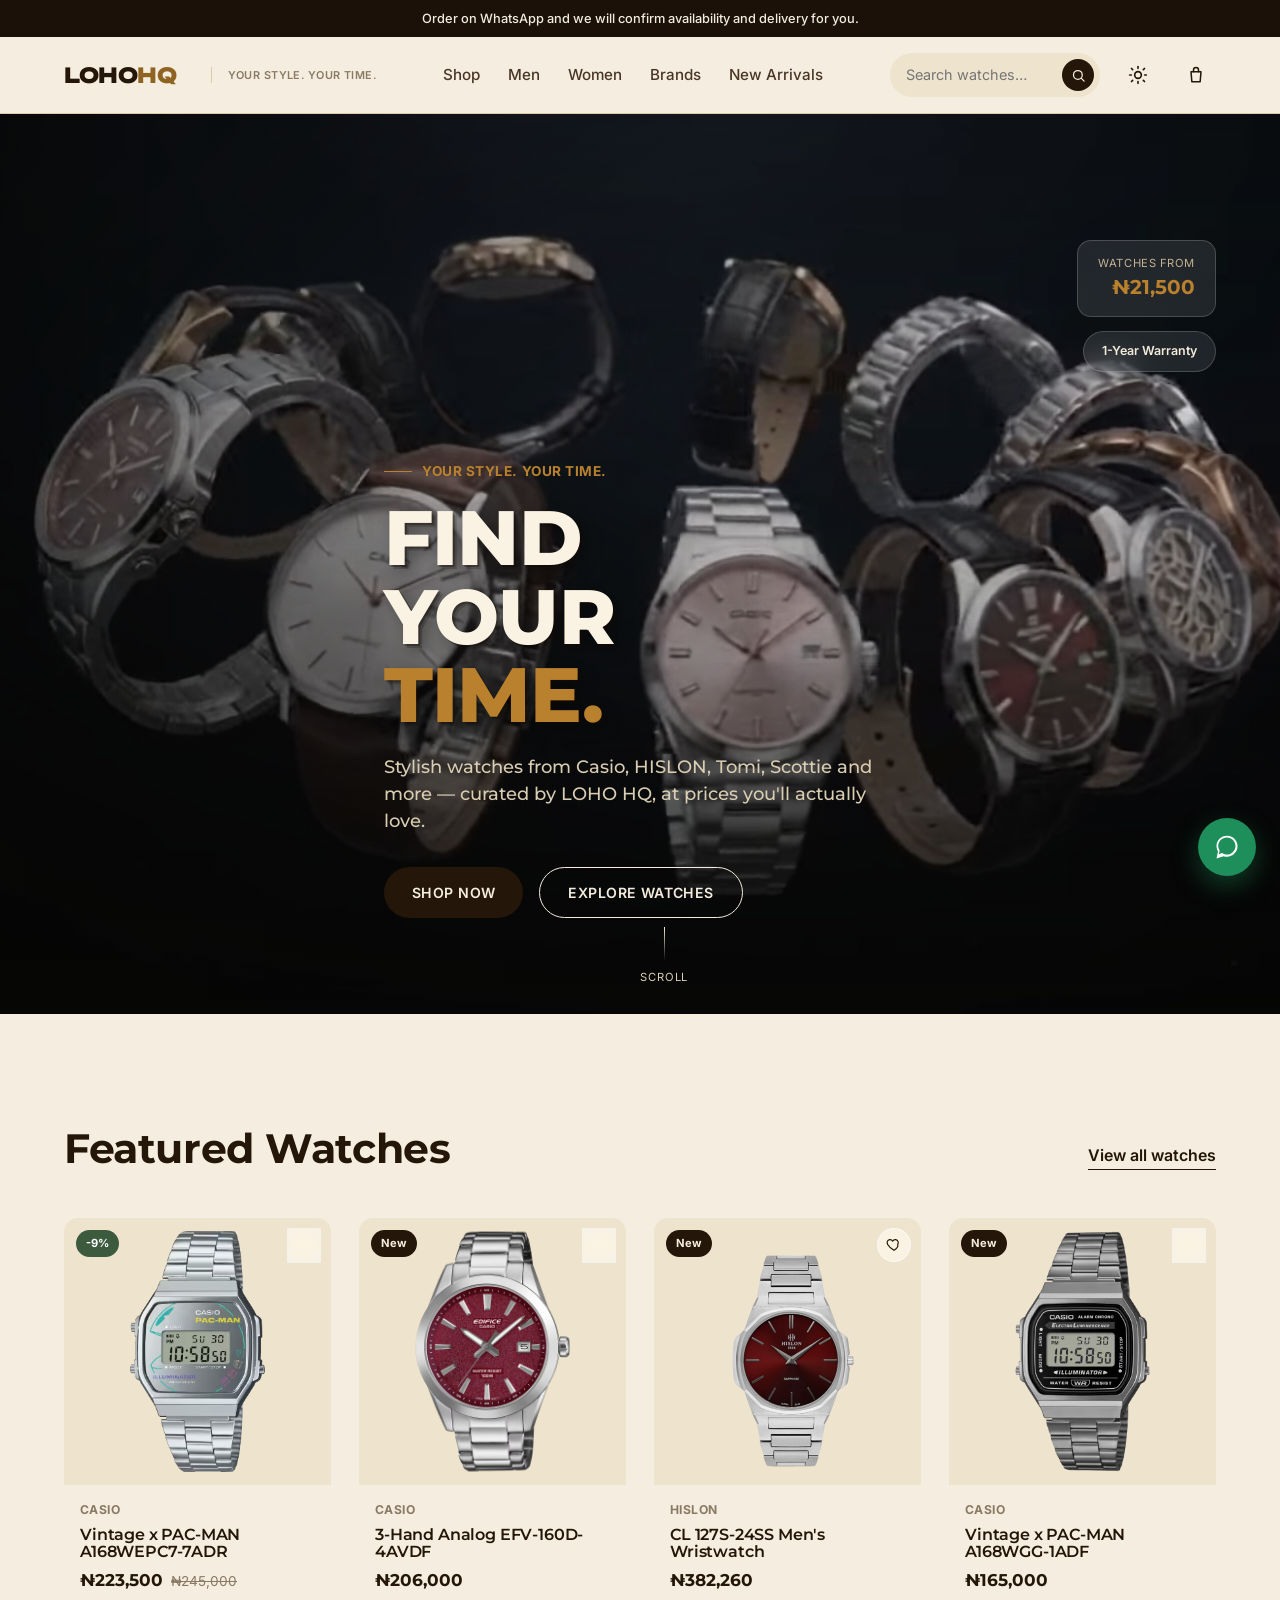
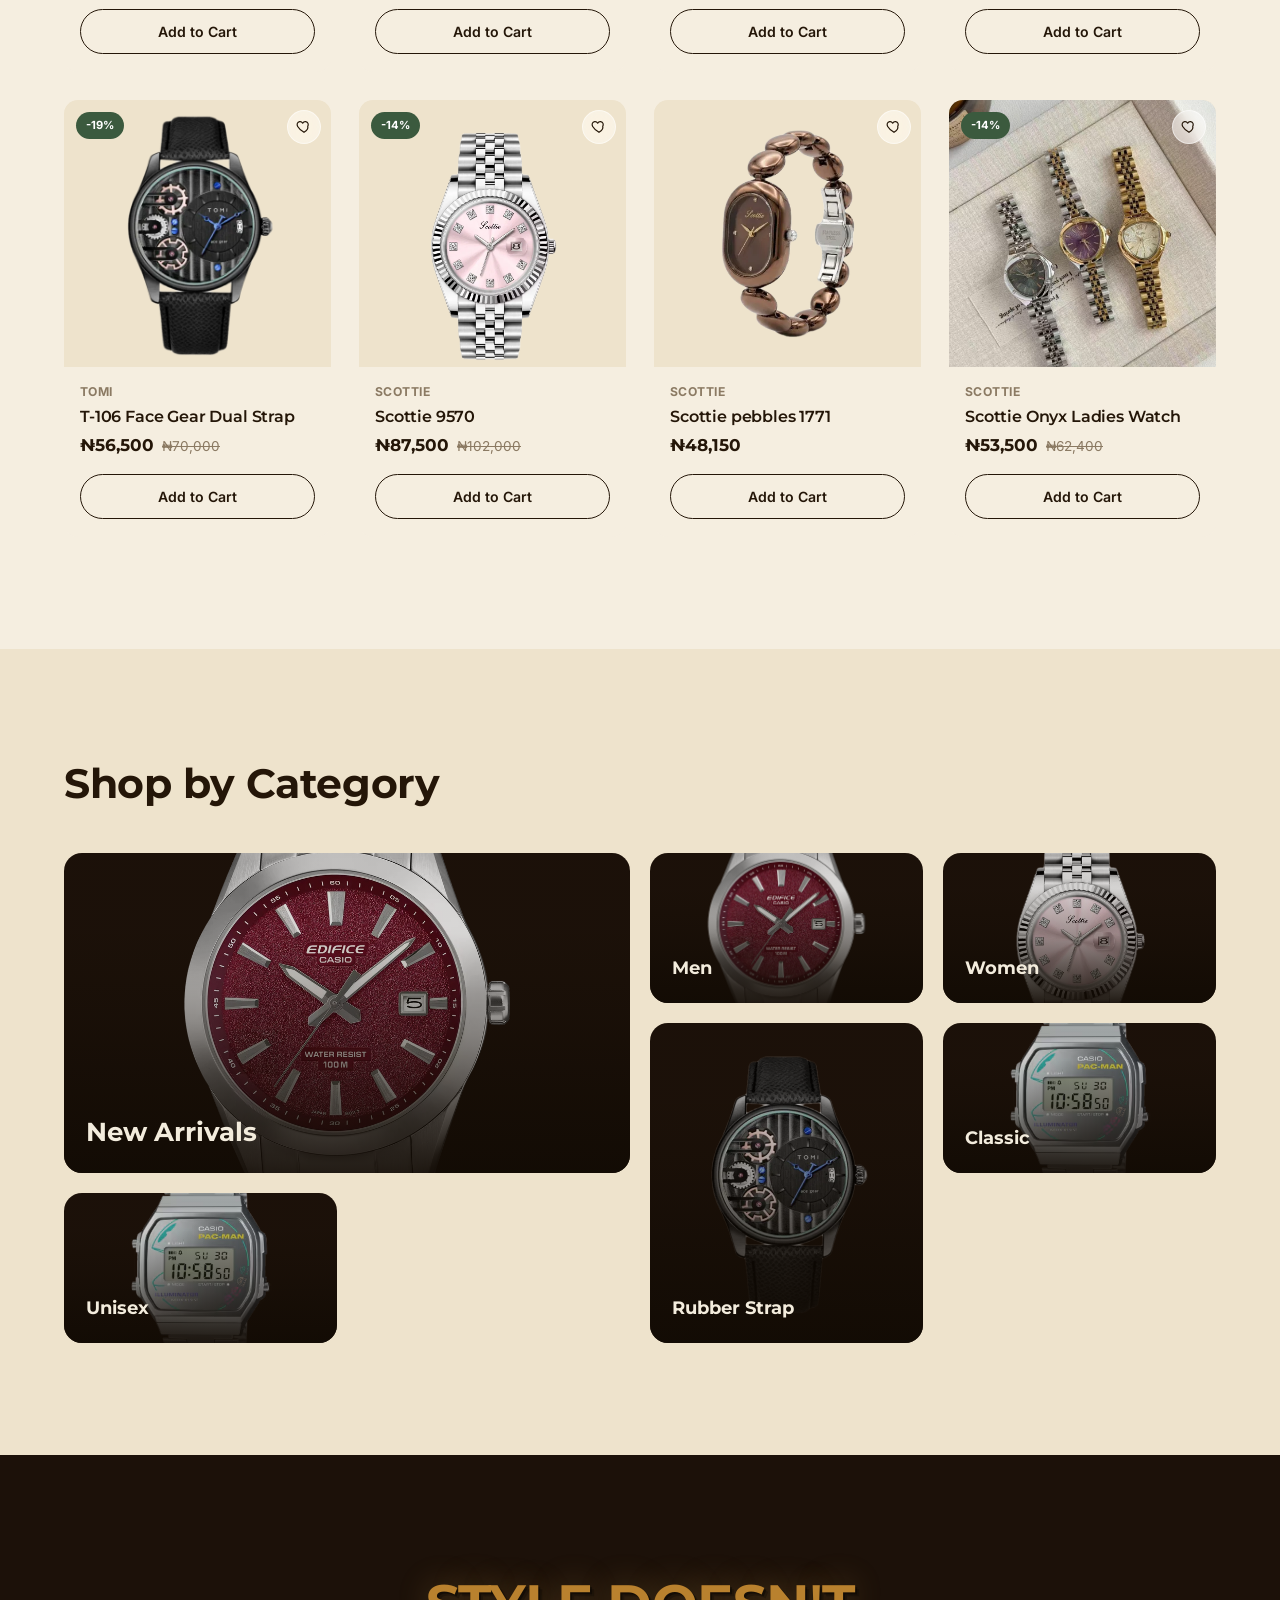
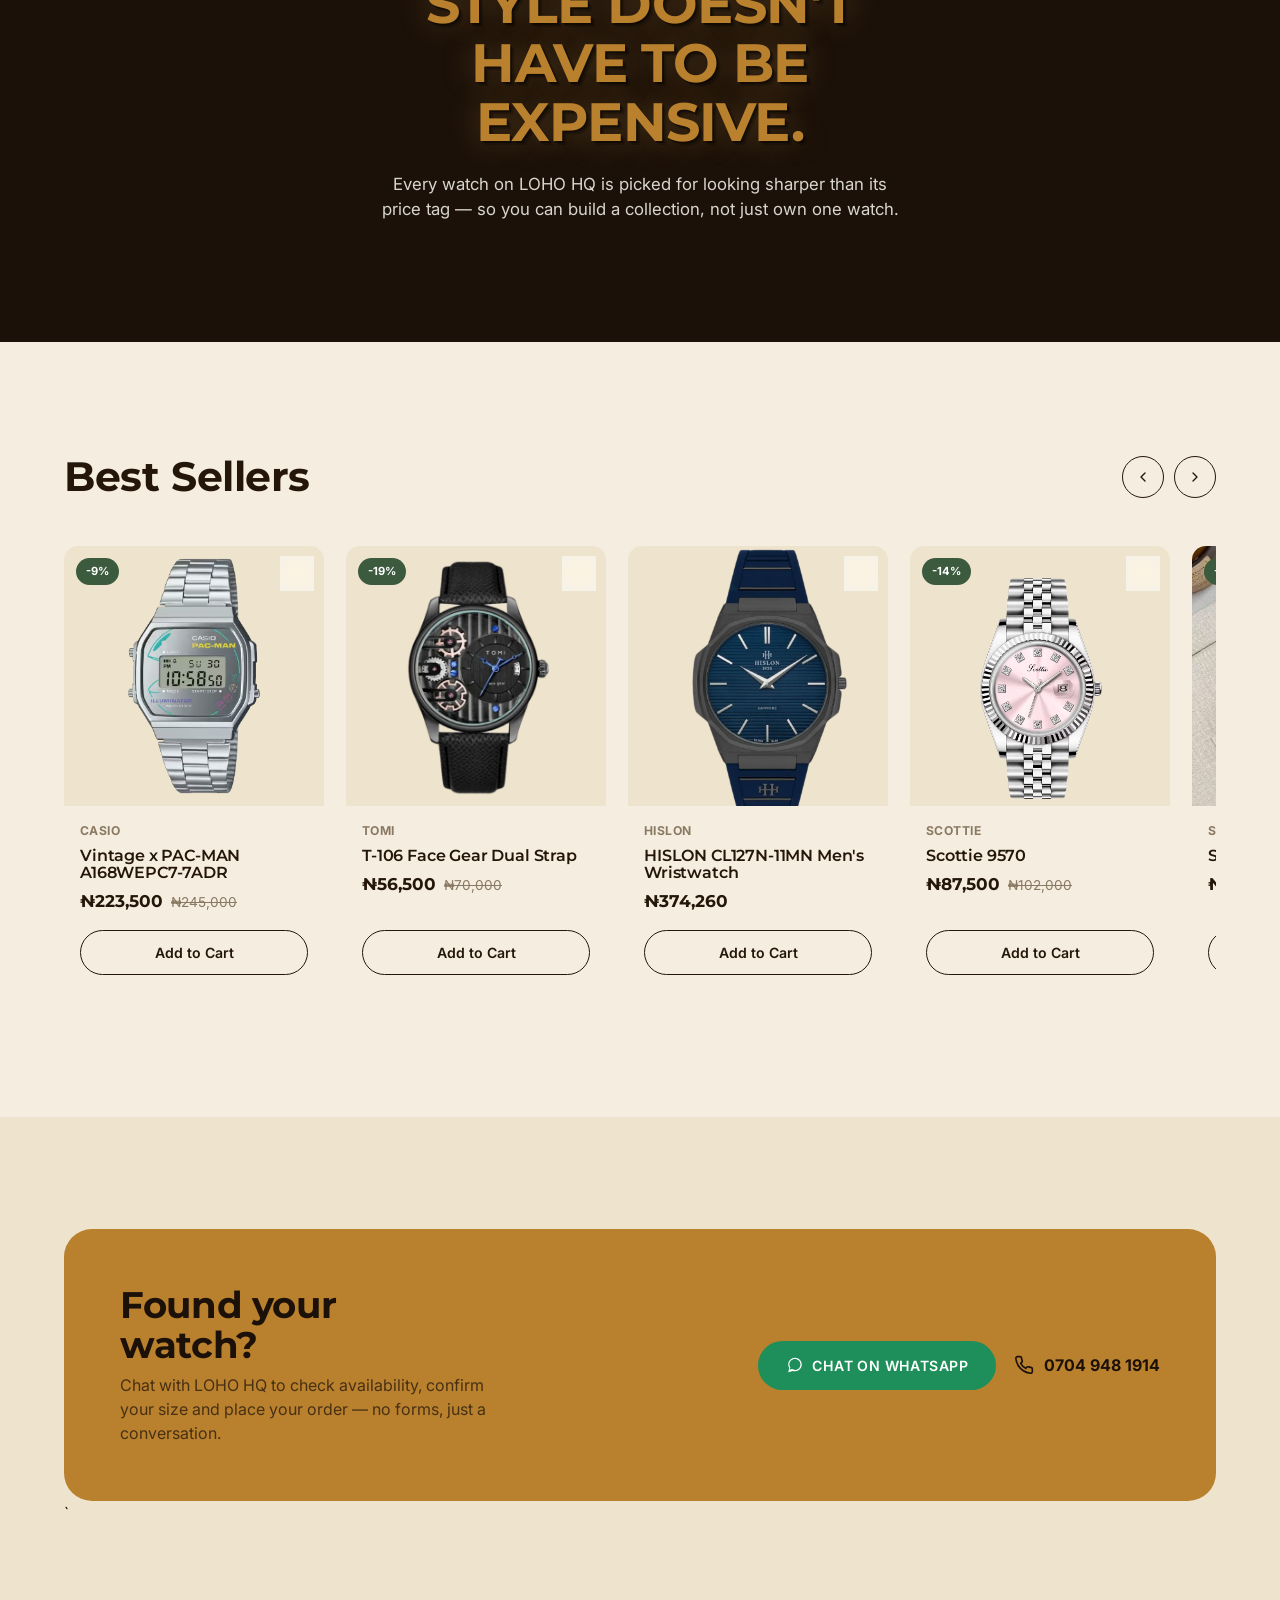
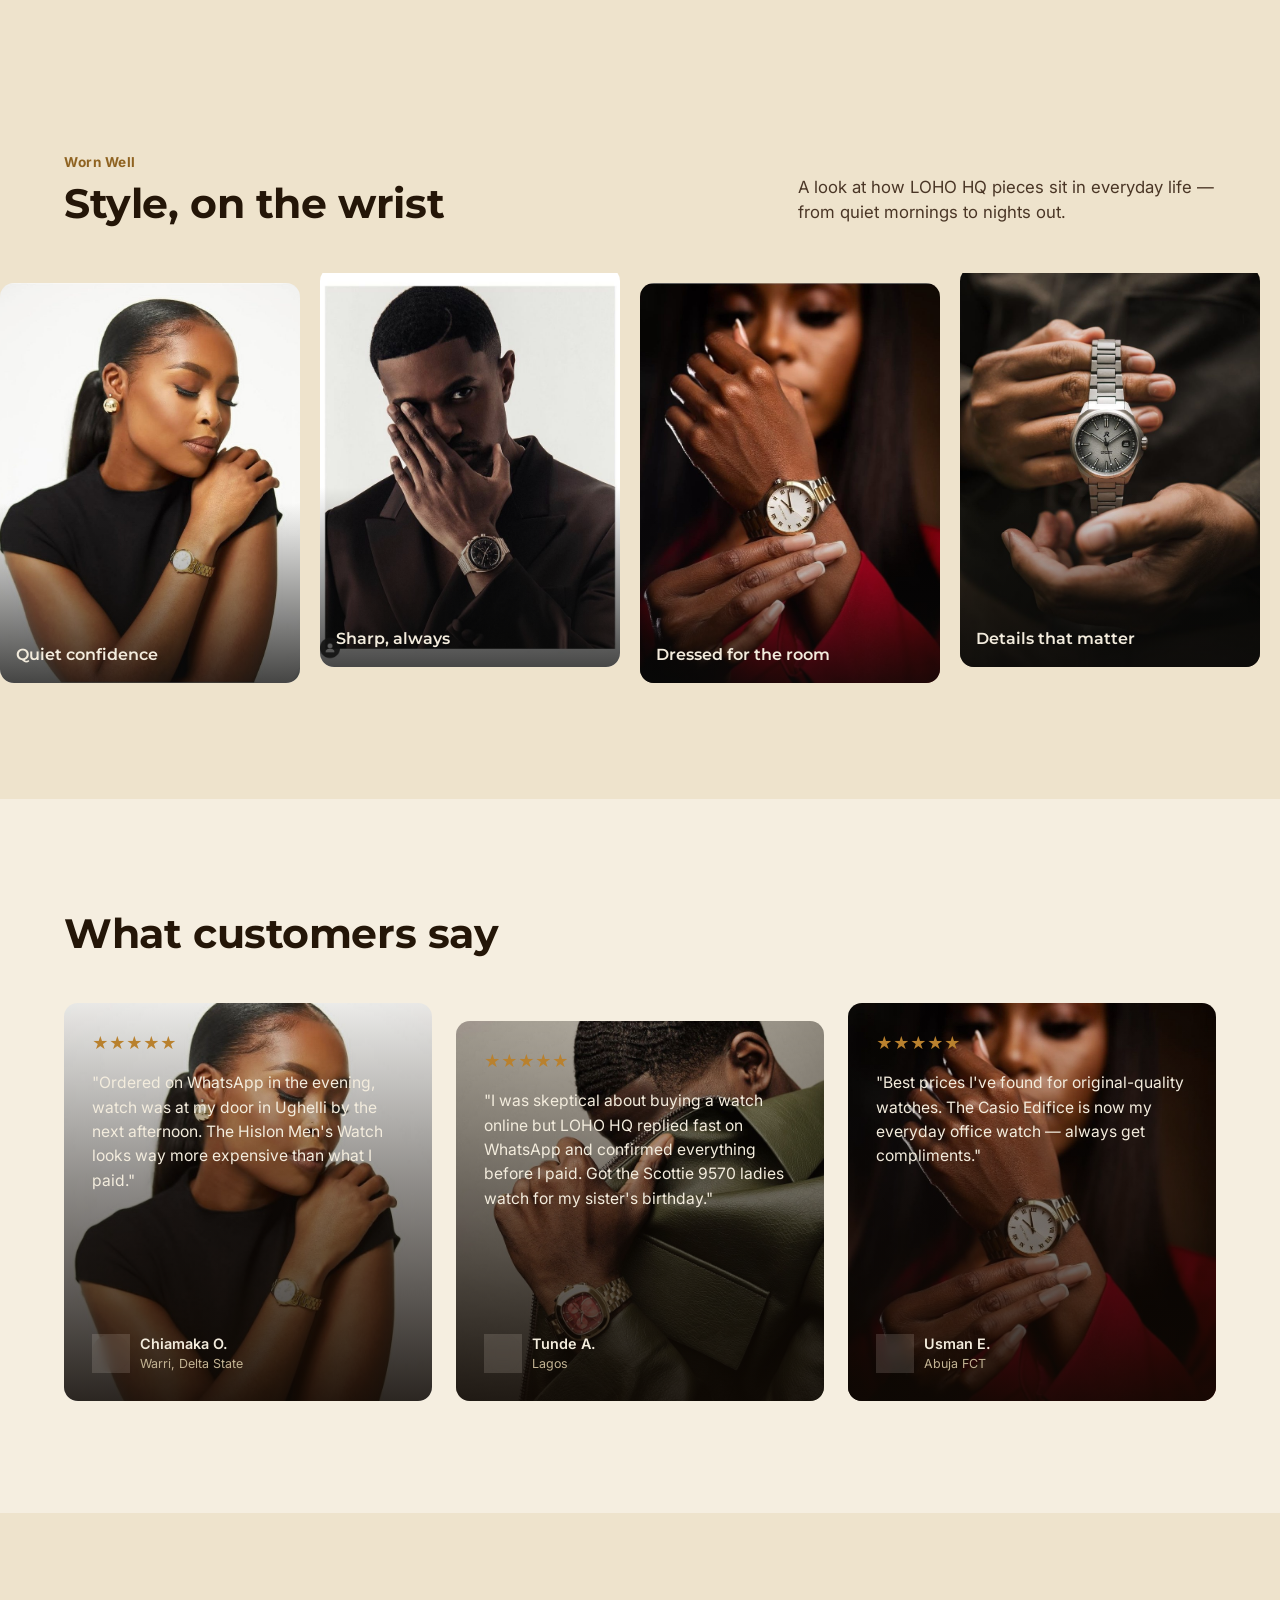
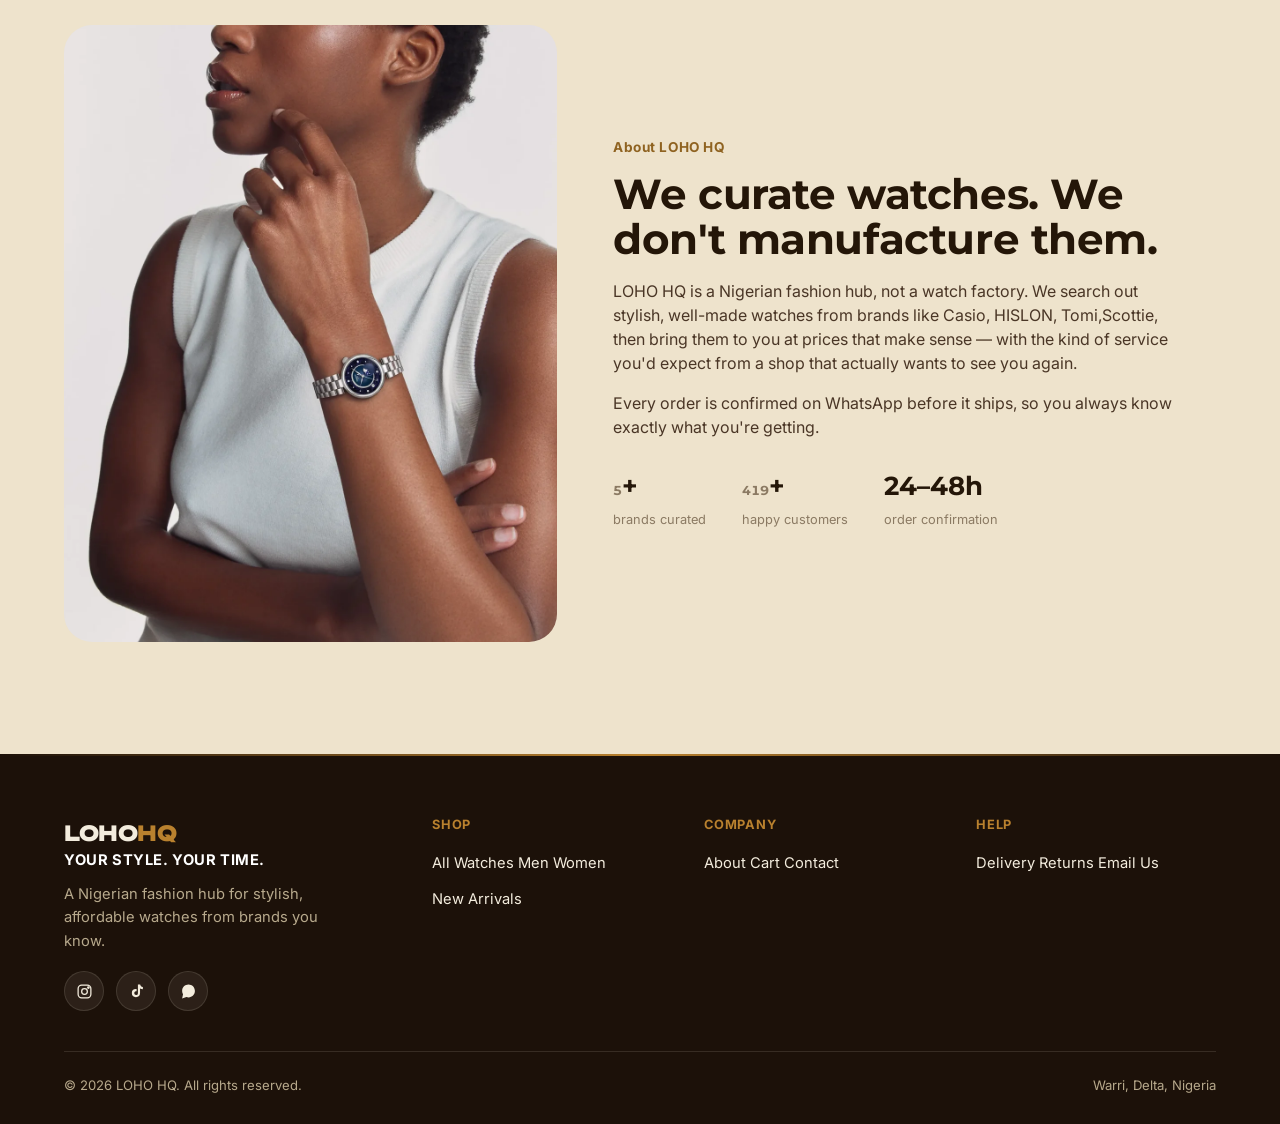
==== commit 429e2e7e: "Force desktop layout on mobile" ====
--- a/index.html
+++ b/index.html
@@ -3,7 +3,7 @@
 <head>
 <meta charset="UTF-8">
 <script>(function(){try{if(localStorage.getItem("loho_theme")==="dark")document.documentElement.setAttribute("data-theme","dark");}catch(e){}})();</script>
-<meta name="viewport" content="width=device-width, initial-scale=1">
+<meta name="viewport" content="width=device-width, initial-scale=1.o">
 <title>LOHO HQ — Your Style. Your Time.</title>
 <meta name="description" content="LOHO HQ is a Nigerian fashion hub selling stylish, affordable watches from Casio, HISLON, Tomi,Scottie and more. Shop online or order on WhatsApp.">
 <link rel="stylesheet" href="css/style.css">
--- a/css/style.css
+++ b/css/style.css
@@ -112,6 +112,10 @@
   margin-inline:auto;
   padding-inline:var(--gutter);
 }
+html , body {
+  max-width: 100%;
+  overflow-x: hidden;
+}
 .section{padding-block:clamp(56px, 9vw, 112px);}
 .section-head{
   display:flex;
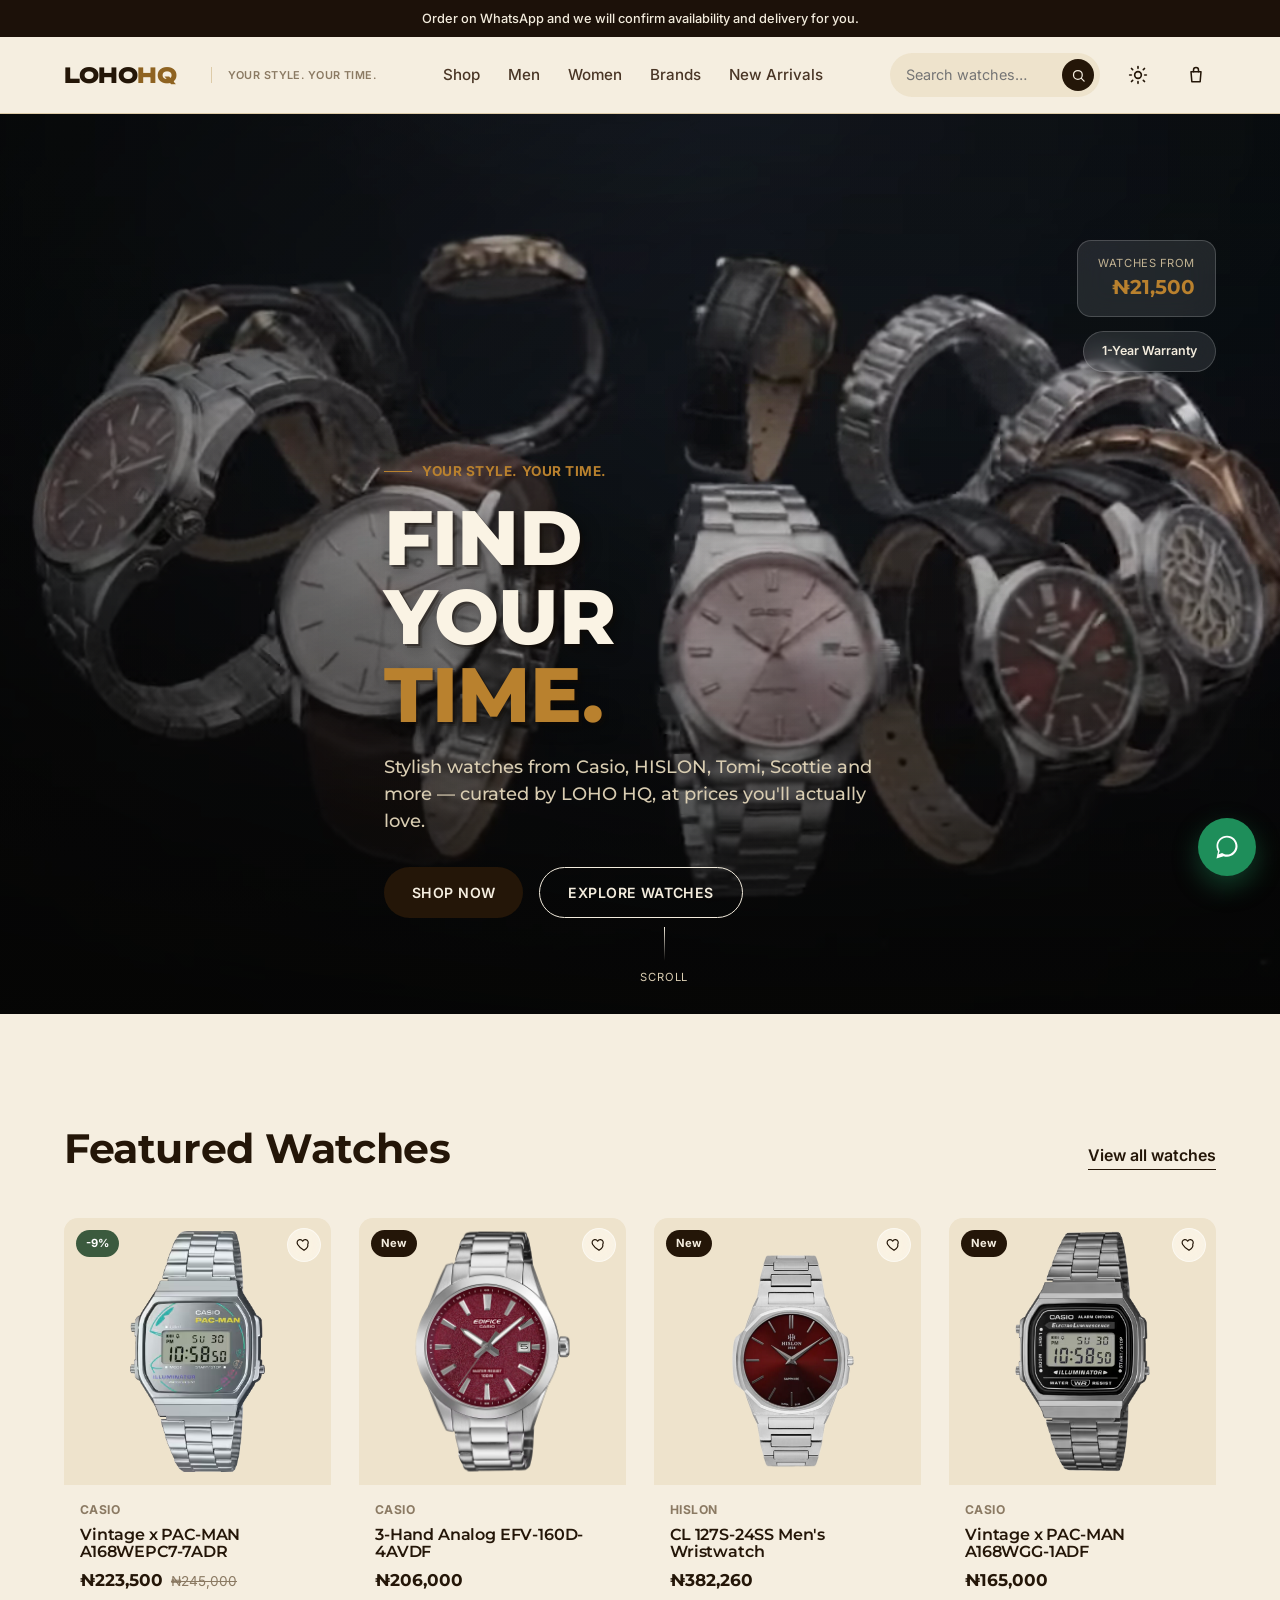
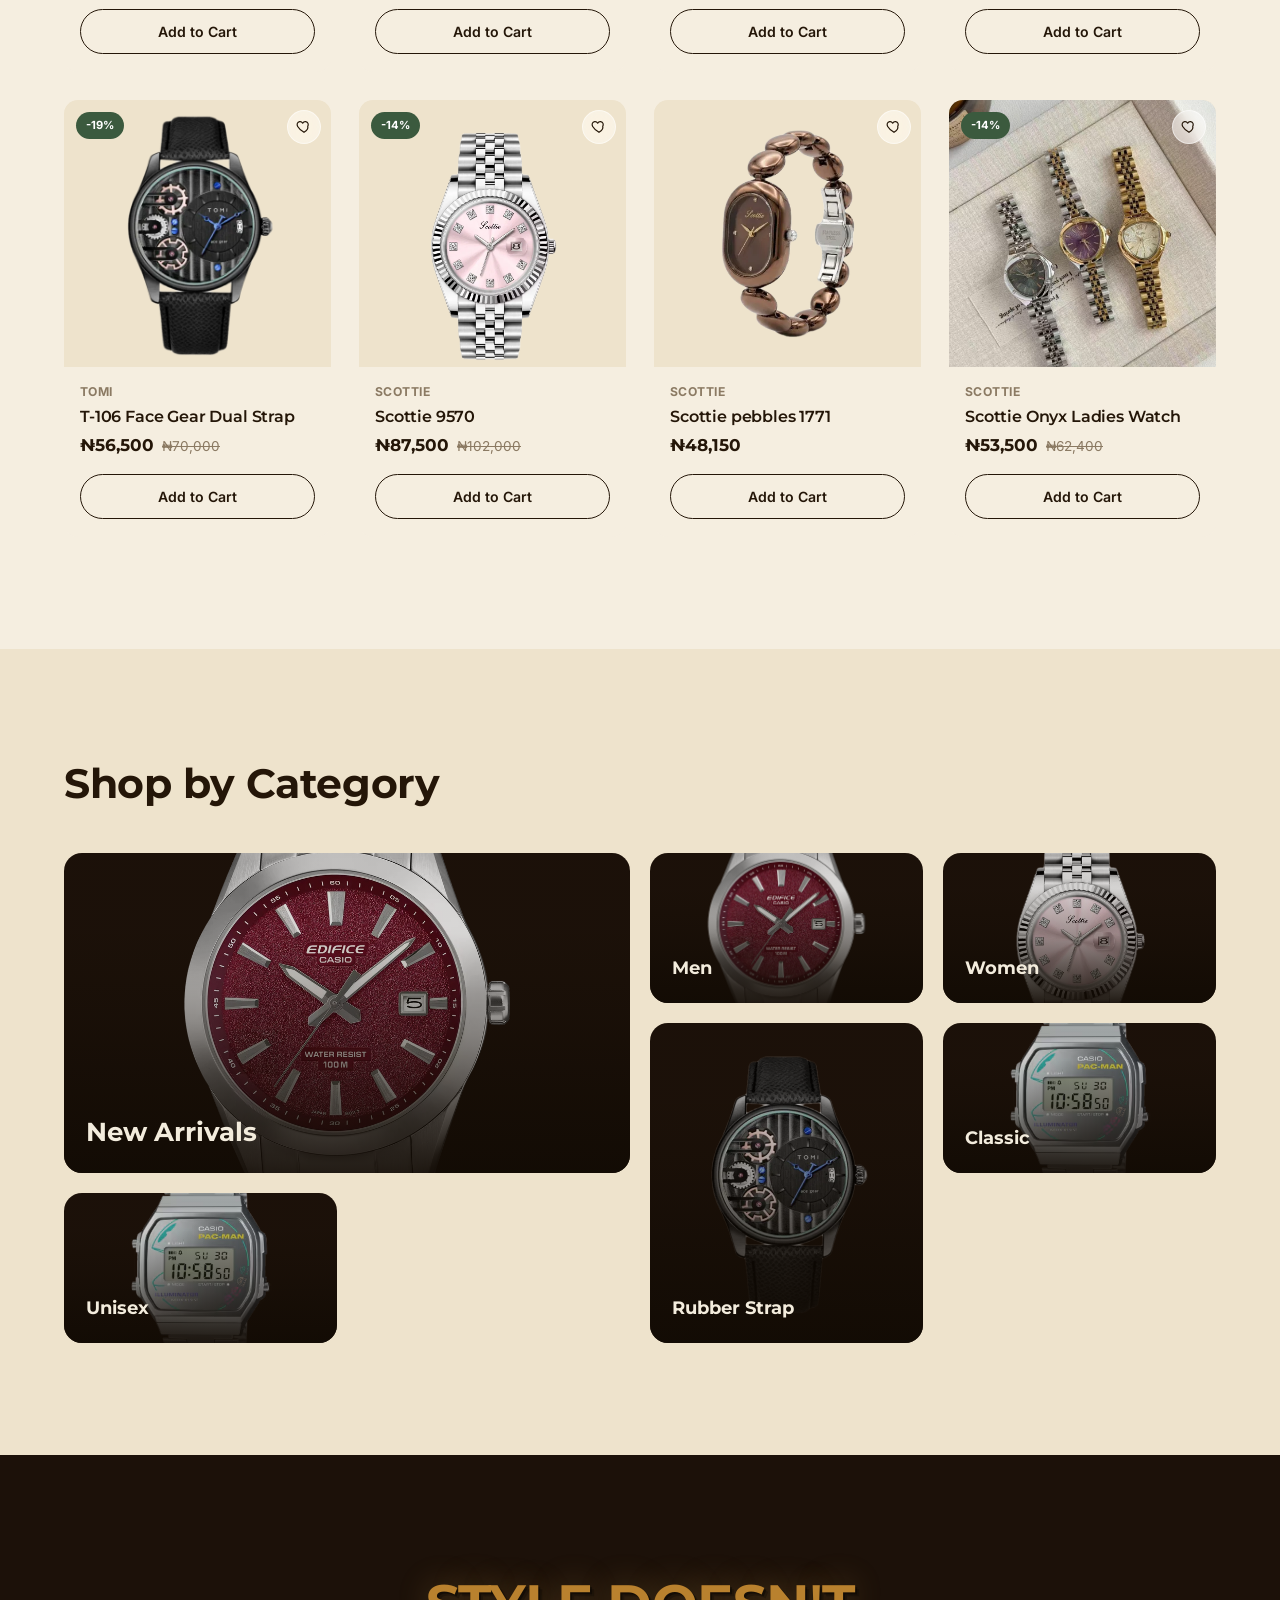
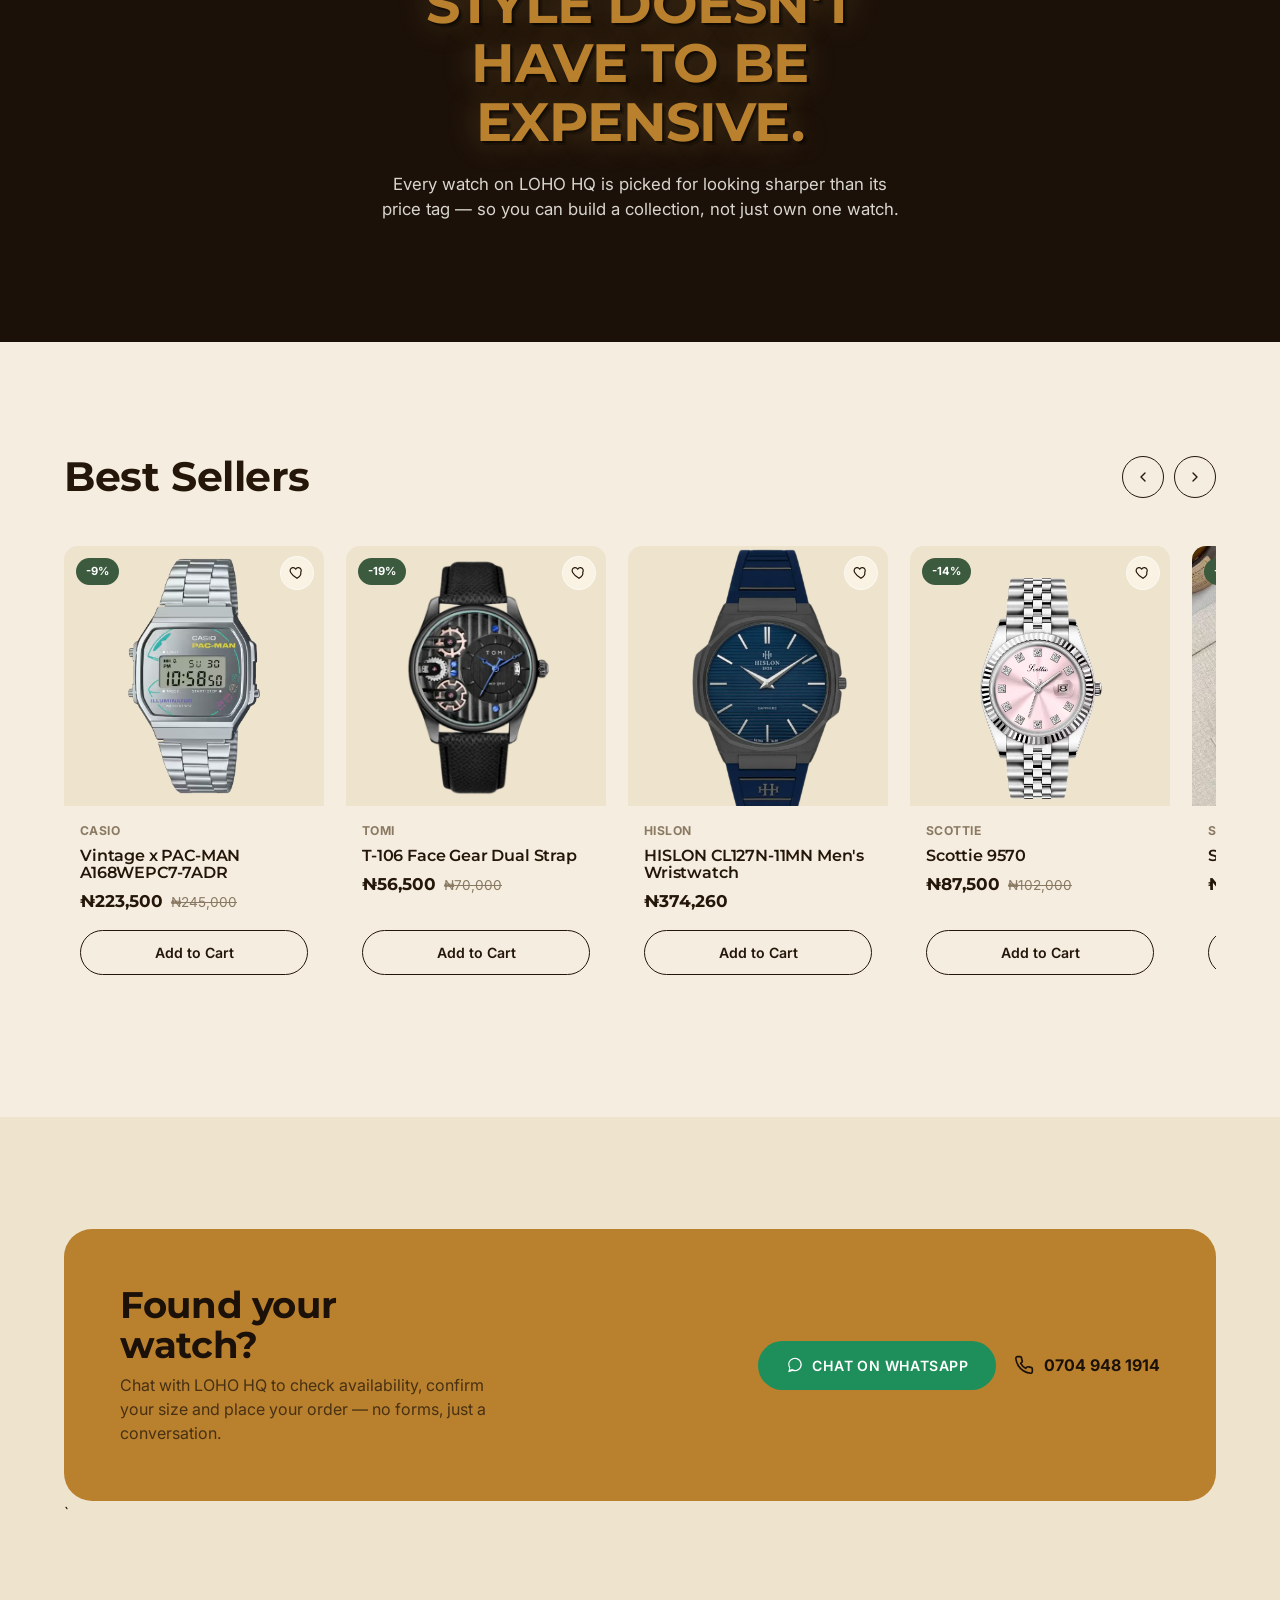
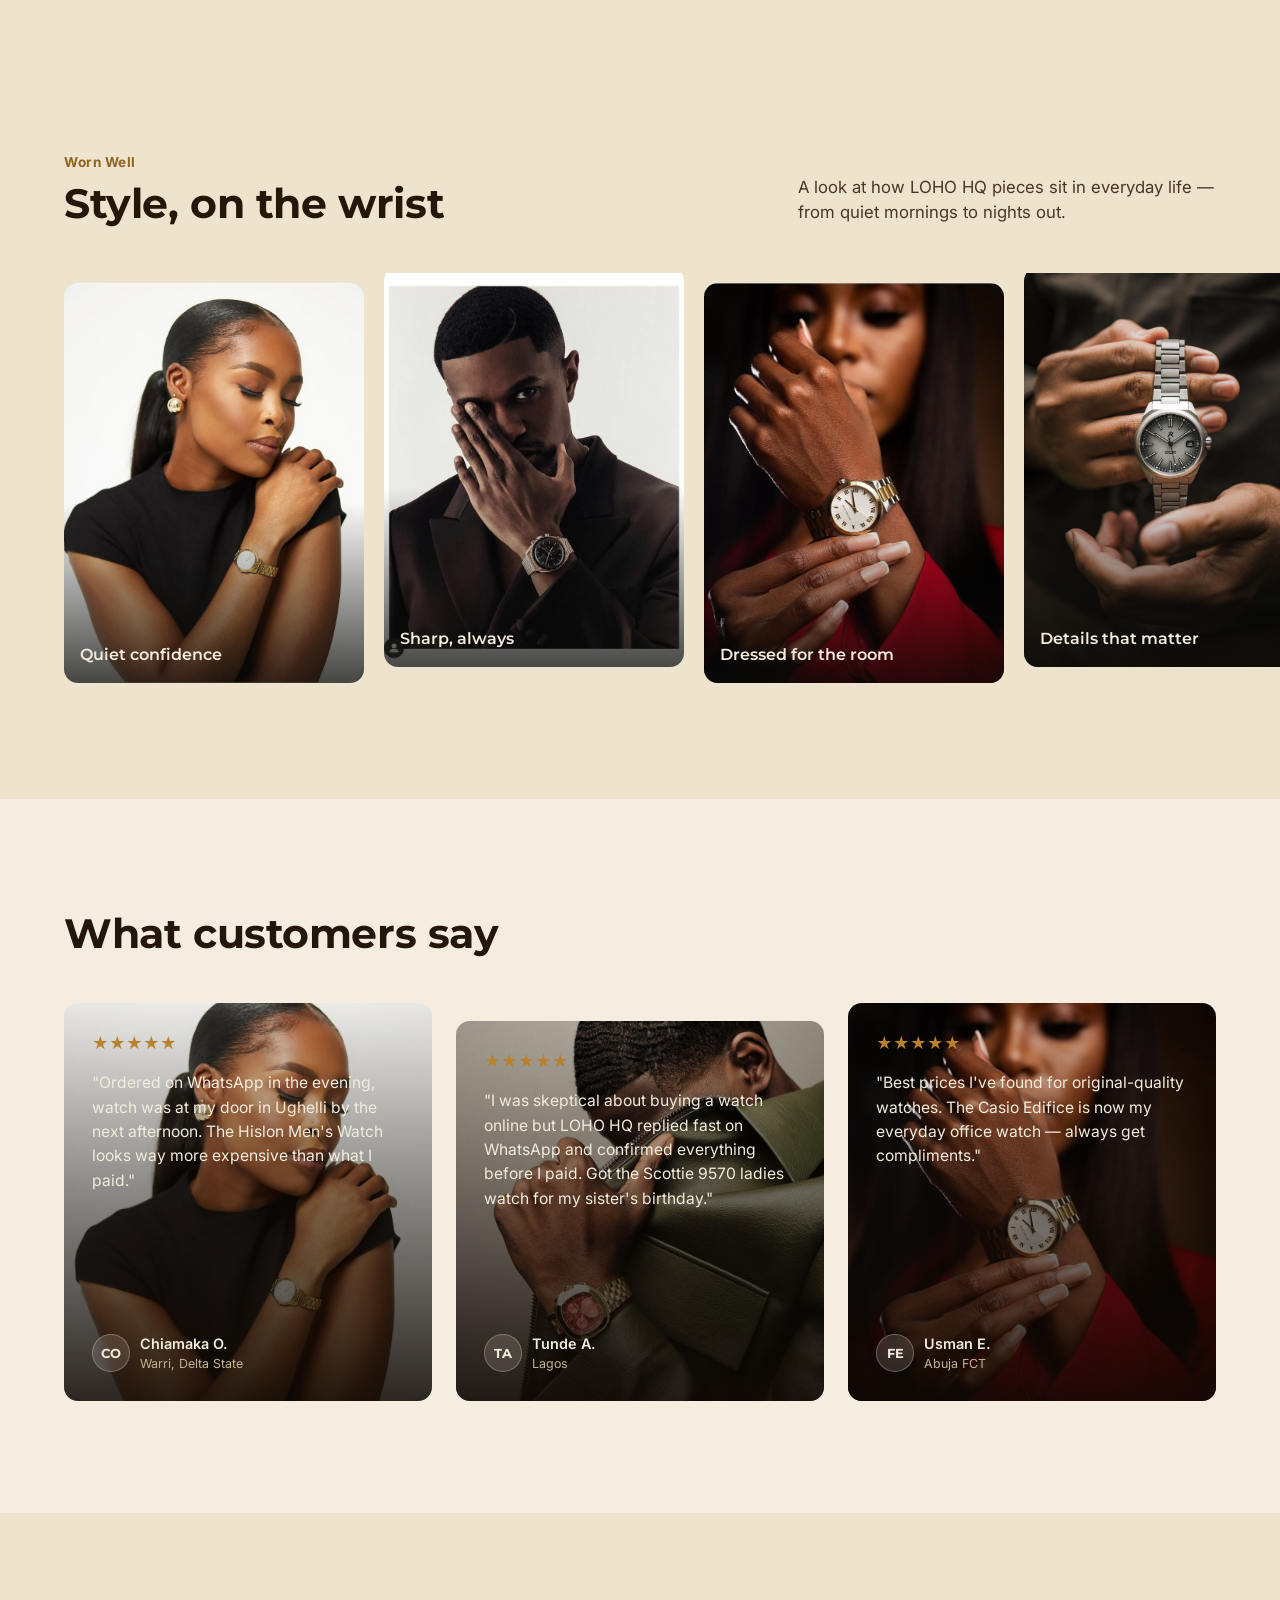
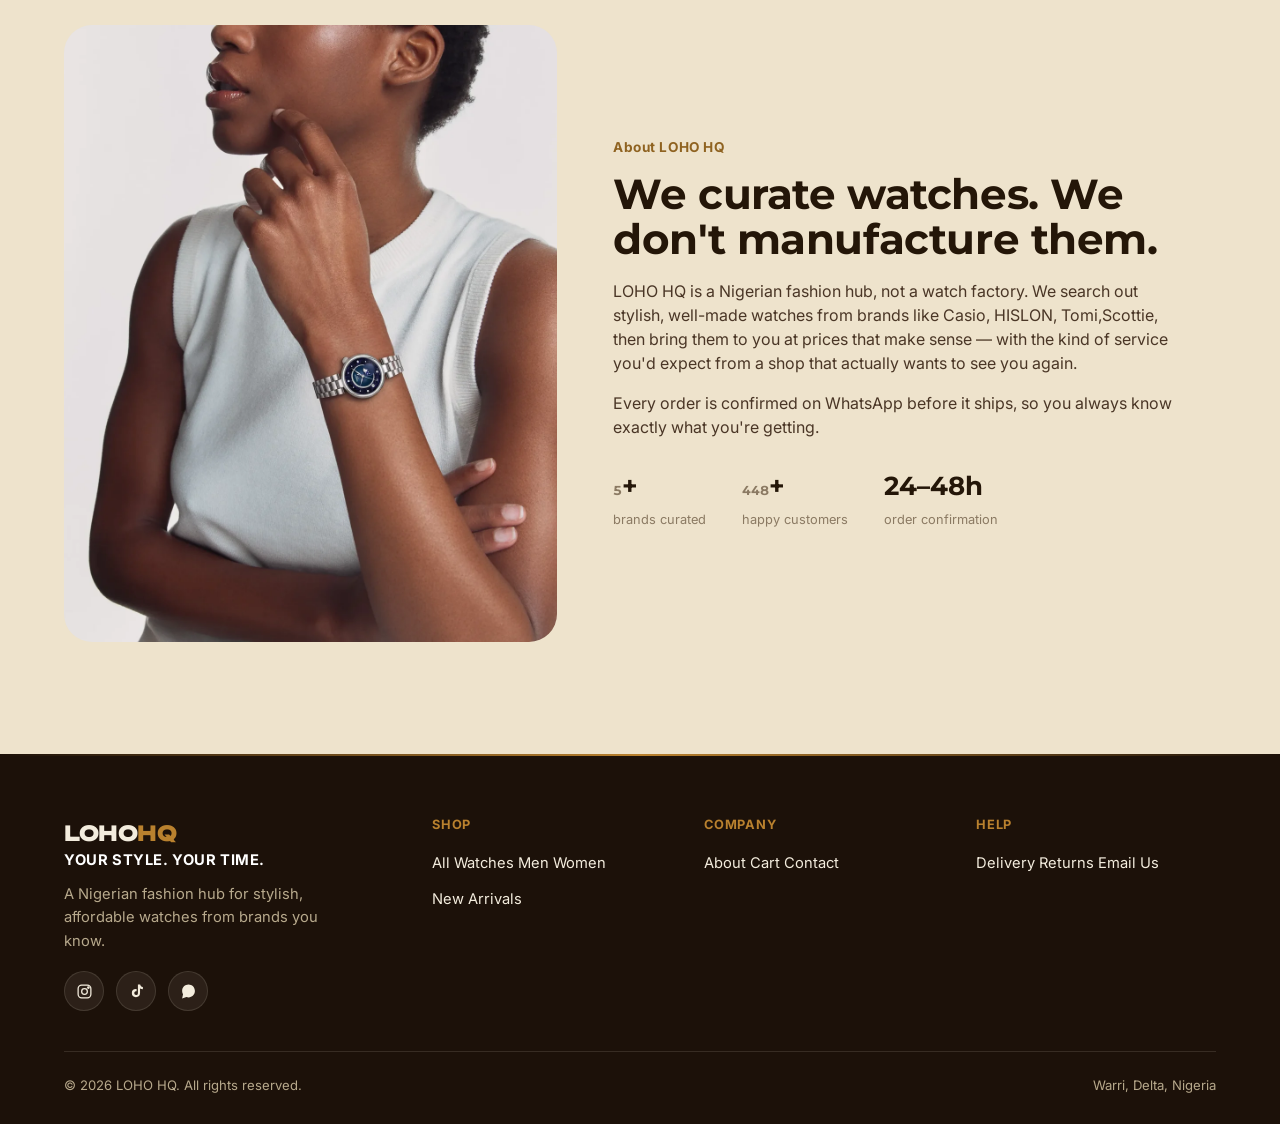
==== commit f8805f32: "Force desktop-scale layout on mobile" ====
--- a/index.html
+++ b/index.html
@@ -3,7 +3,7 @@
 <head>
 <meta charset="UTF-8">
 <script>(function(){try{if(localStorage.getItem("loho_theme")==="dark")document.documentElement.setAttribute("data-theme","dark");}catch(e){}})();</script>
-<meta name="viewport" content="width=device-width, initial-scale=1.o">
+<meta name="viewport" content="width=device-width, initial-scale=1">
 <title>LOHO HQ — Your Style. Your Time.</title>
 <meta name="description" content="LOHO HQ is a Nigerian fashion hub selling stylish, affordable watches from Casio, HISLON, Tomi,Scottie and more. Shop online or order on WhatsApp.">
 <link rel="stylesheet" href="css/style.css">
@@ -264,5 +264,6 @@
 <script src="js/cart.js"></script>
 <script src="js/main.js"></script>
 <script src="js/home.js"></script>
+<script src="js/desktop-scale.js"></script>
 </body>
 </html>
--- a/css/style.css
+++ b/css/style.css
@@ -208,7 +208,7 @@
   color:var(--muted); padding-left:16px; margin-left:2px;
   border-left:1px solid var(--sand-line); white-space:nowrap;
 }
-@media (max-width: 1080px){ .logo-strap{display:none;} }
+@container site (max-width: 1080px){ .logo-strap{display:none;} }
 .main-nav a{
   font-weight:500; font-size:0.95rem; color:var(--ink-soft);
   transition:color .2s;
@@ -435,7 +435,7 @@
   .hero-cinematic-content *, .glass-chip, .hero-scrollcue{ animation:none !important; opacity:1 !important; transform:none !important; }
   .hero-scrollcue .line{ animation:none; }
 }
-@media (max-width:860px){
+@container site (max-width:860px){
   .hero-glass-row{ display:none; }
   .hero--cinematic{ align-items:flex-end; }
 }
@@ -991,7 +991,7 @@
 }
 
 /* ---------- 18. Responsive ---------- */
-@media (max-width: 1024px){
+@container site (max-width: 1024px){
   .product-grid{grid-template-columns:repeat(3,1fr);}
   .cat-bento{grid-template-columns:repeat(3,1fr);}
   .about-grid, .product-layout, .cart-layout{grid-template-columns:1fr;}
@@ -1001,7 +1001,7 @@
   .footer-grid{grid-template-columns:1fr 1fr;}
 }
 
-@media (max-width: 860px){
+@container site (max-width: 860px){
   .main-nav{
     position:fixed; inset:73px 0 0 0;
     background:rgba(var(--paper-rgb),0.72);
@@ -1020,7 +1020,7 @@
   .hero-copy{max-width:100%;}
 }
 
-@media (max-width: 680px){
+@container site (max-width: 680px){
   .product-grid{grid-template-columns:repeat(2,1fr);}
   .cat-bento{grid-template-columns:repeat(2,1fr); grid-auto-rows:130px;}
   .cat-tile.large{grid-column:span 2; grid-row:span 1;}
@@ -1035,9 +1035,19 @@
   .cart-row .remove{grid-area:meta; justify-self:end;}
 }
 
-@media (max-width: 480px){
+@container site (max-width: 480px){
   .product-grid{grid-template-columns:1fr 1fr; gap:16px;}
   .card-body{padding:12px;}
   .section{padding-block:44px;}
   .footer-grid{grid-template-columns:1fr; gap:24px;}
 }
+
+/* ---------- 18. Forced desktop-scale wrapper ---------- */
+html{ overflow-x:hidden; }
+body{ overflow-x:hidden; }
+#scaleWrap{
+  width:1280px;
+  transform-origin: top left;
+  container-type: inline-size;
+  container-name: site;
+}
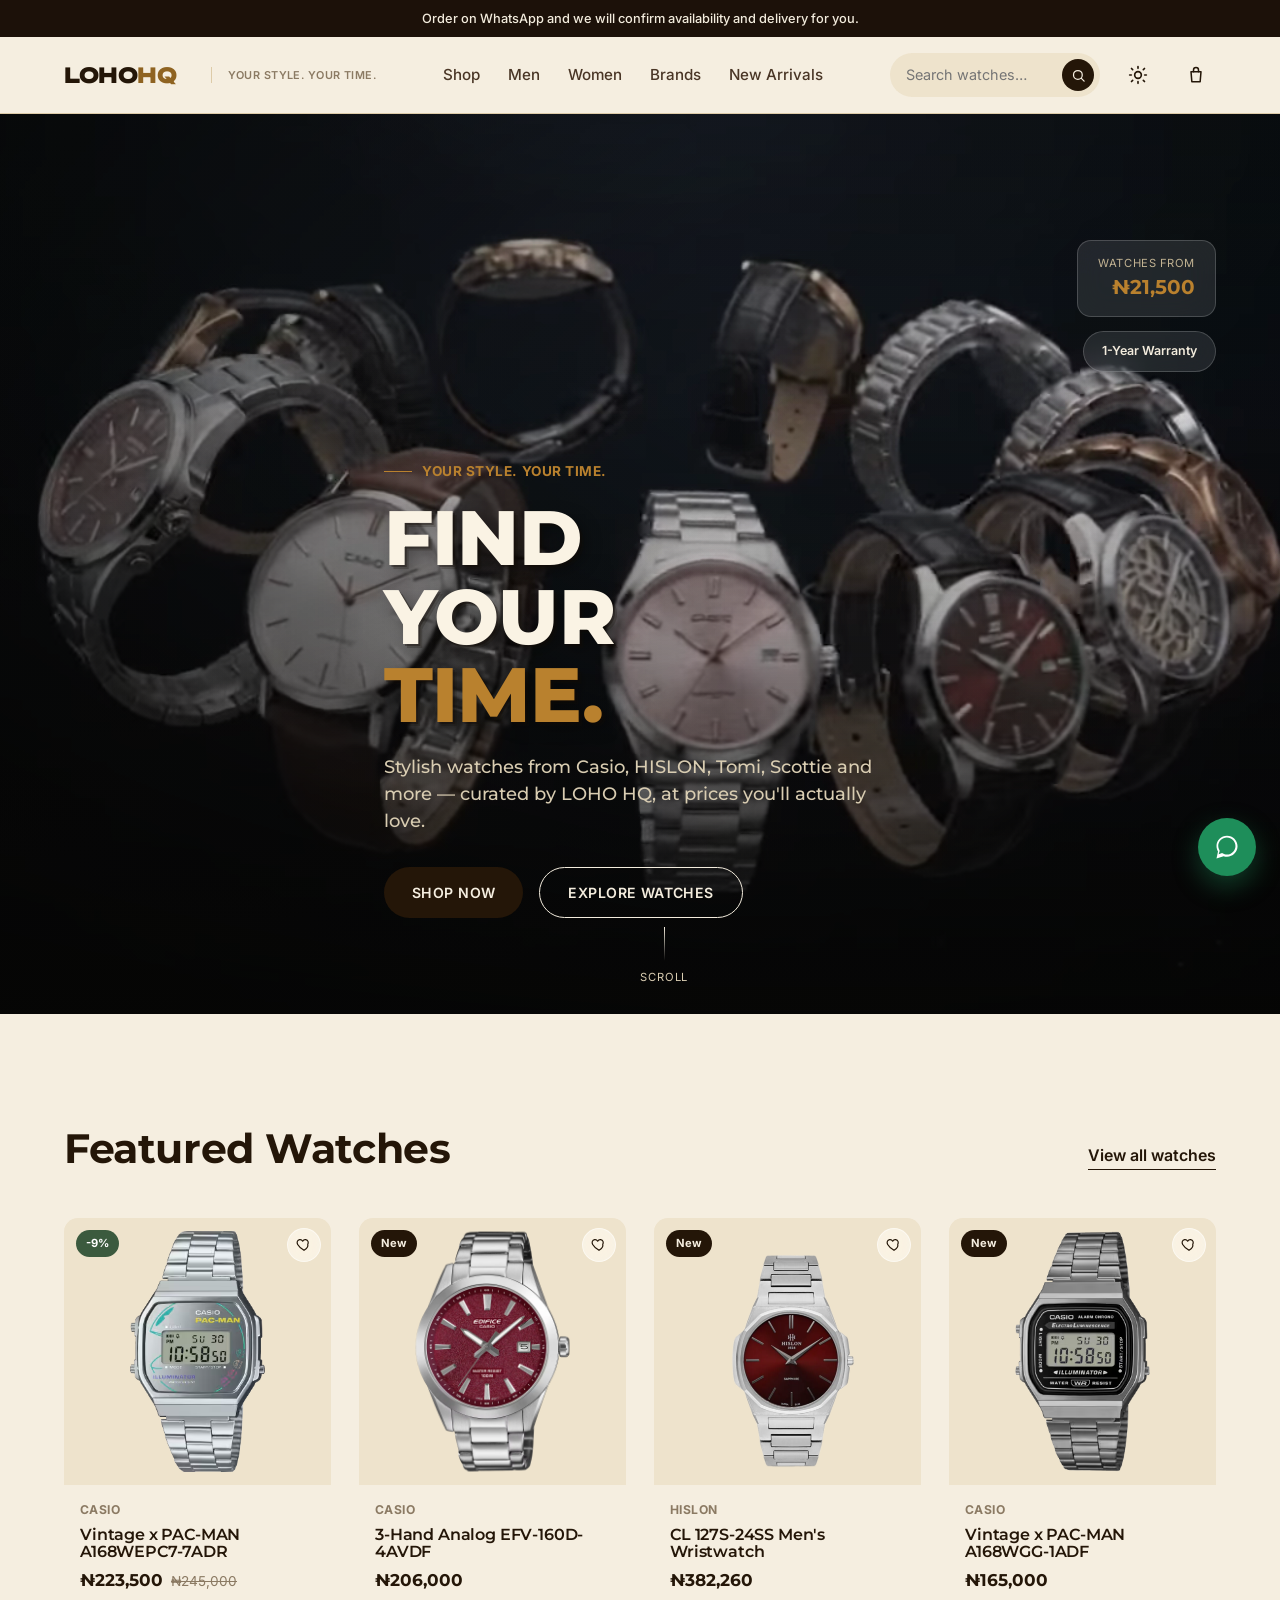
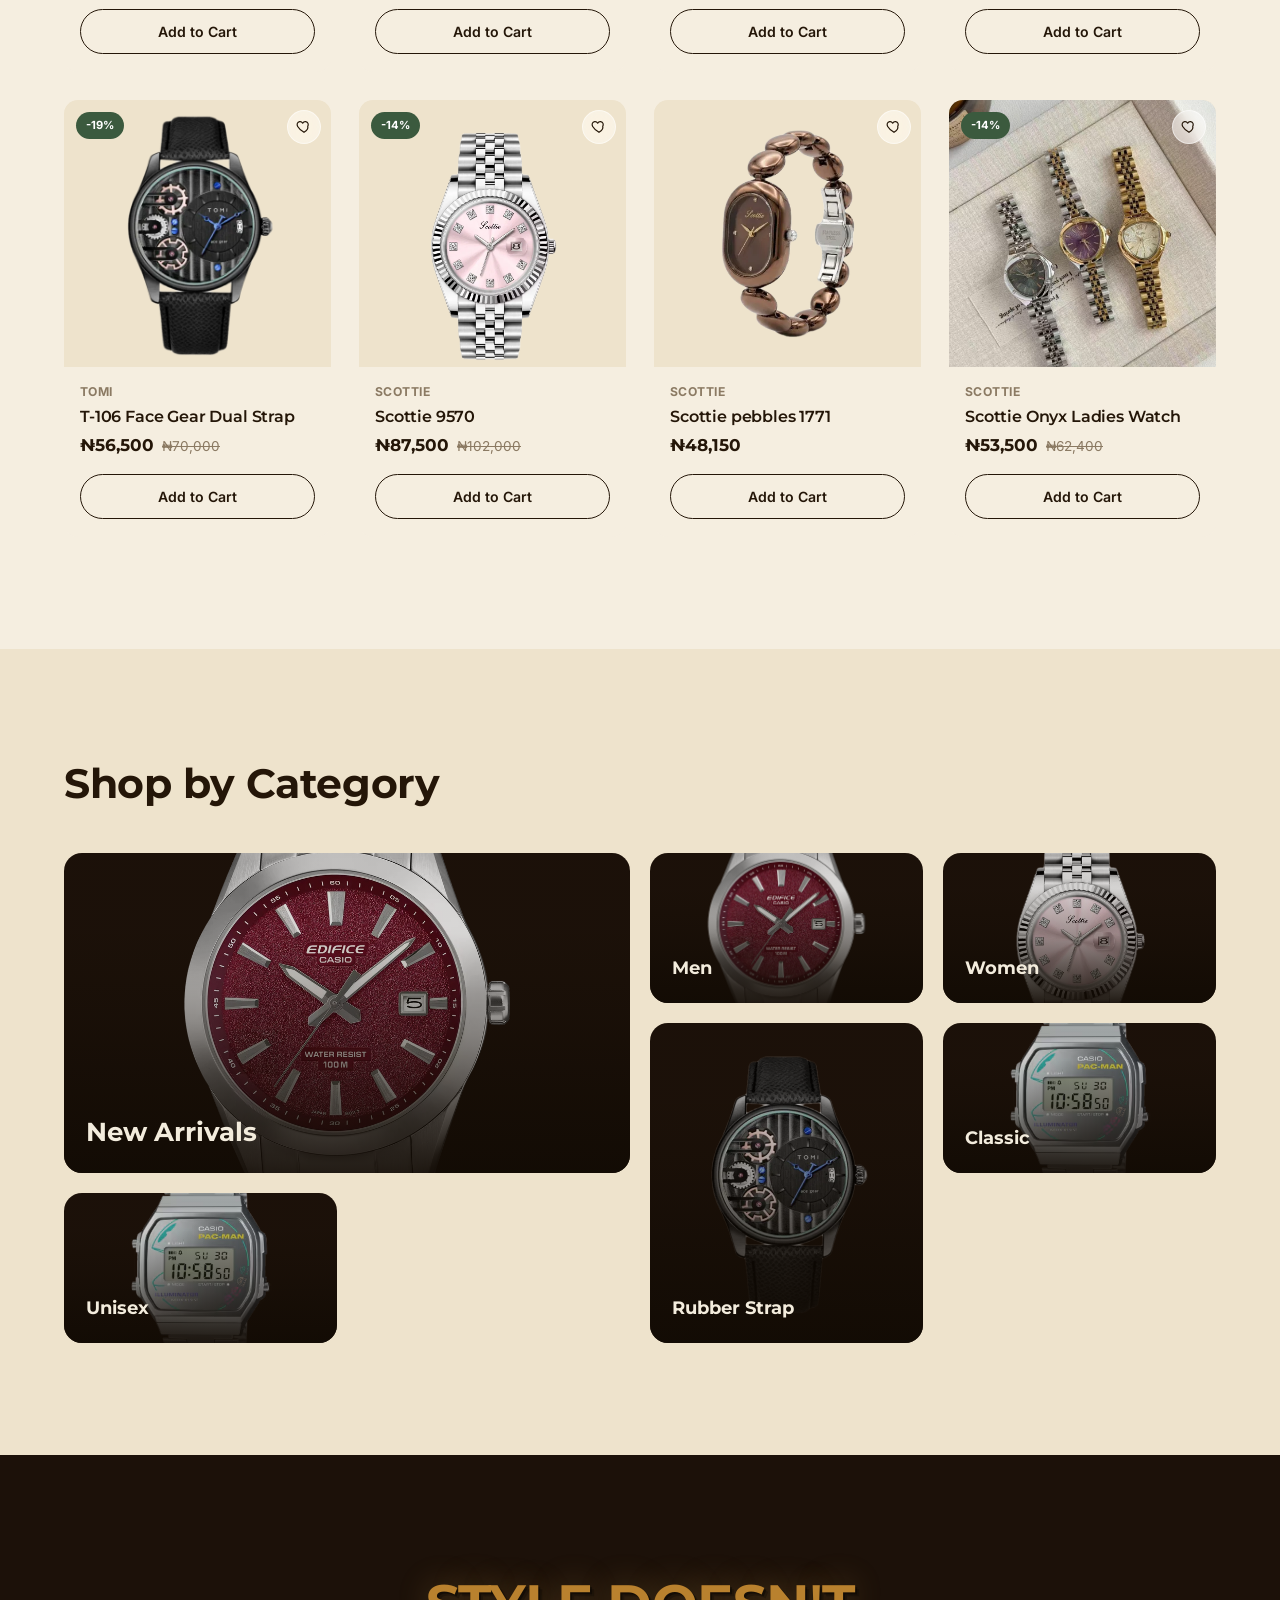
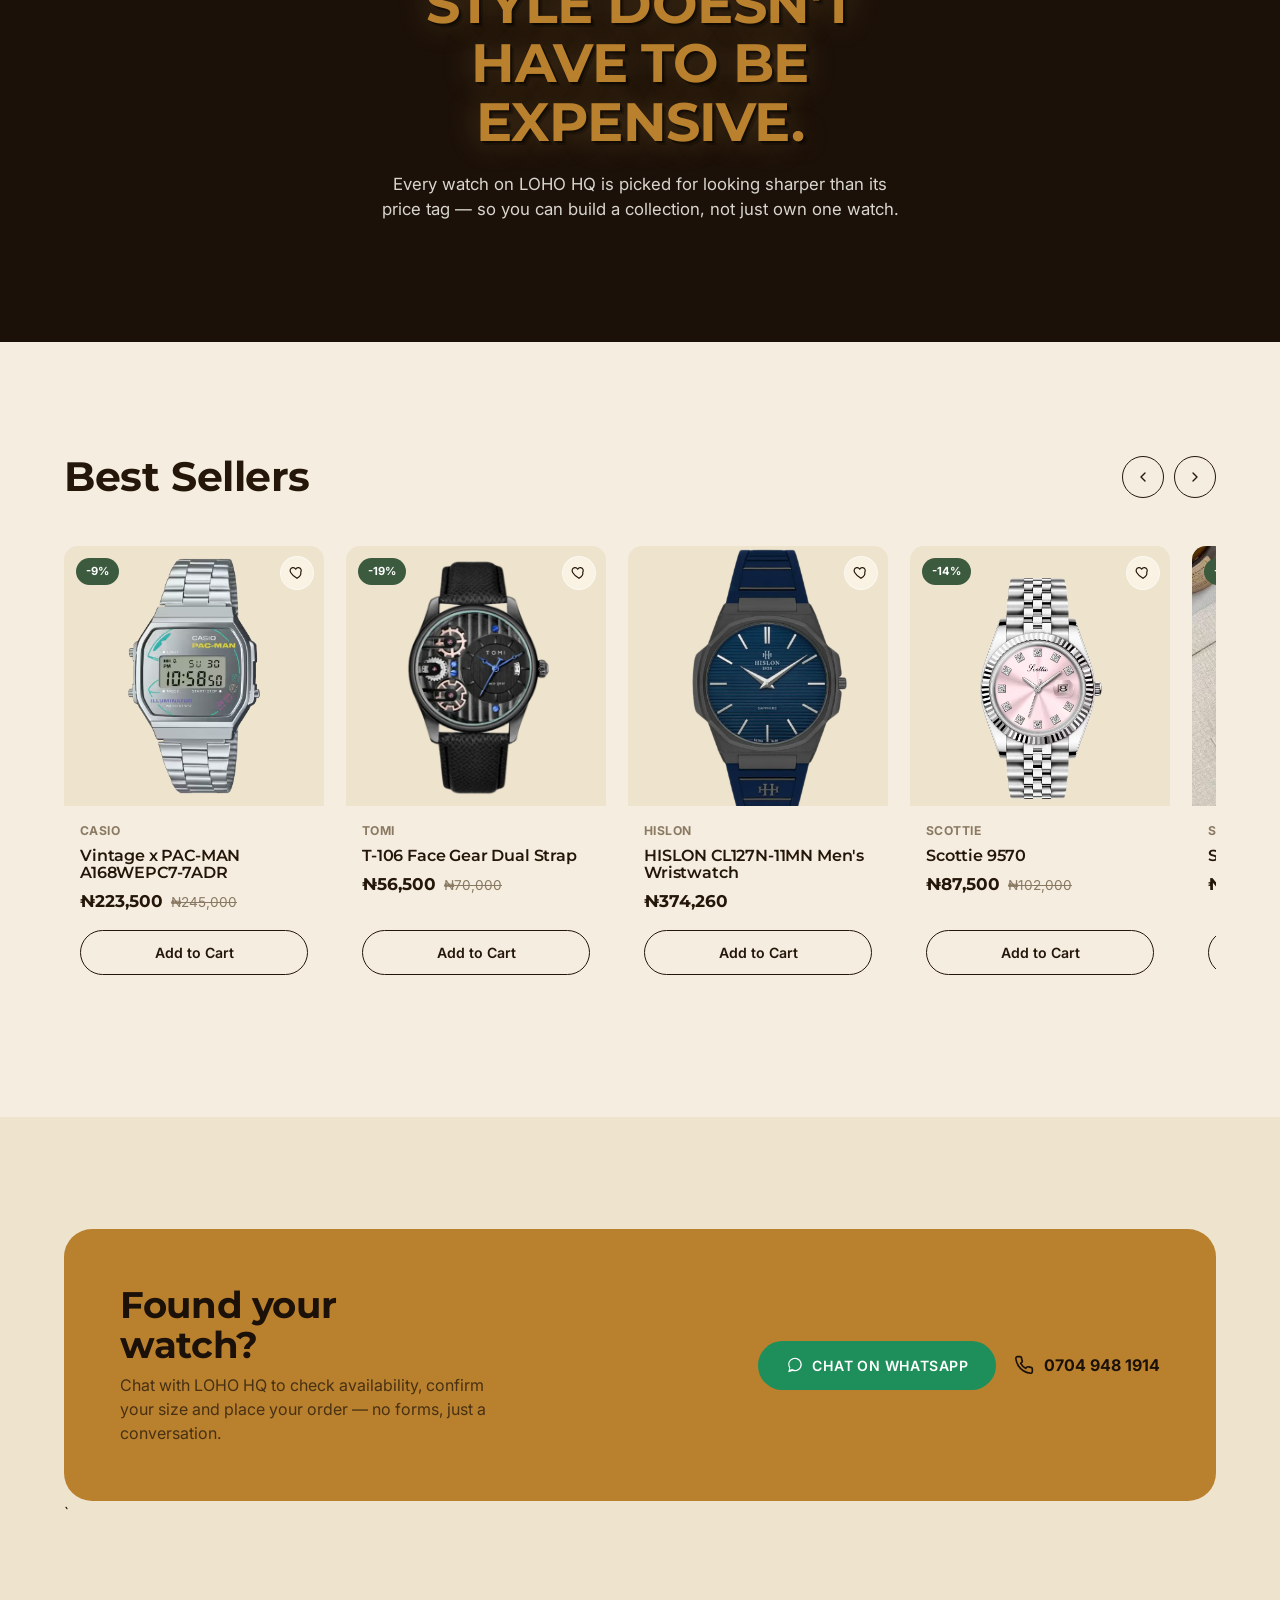
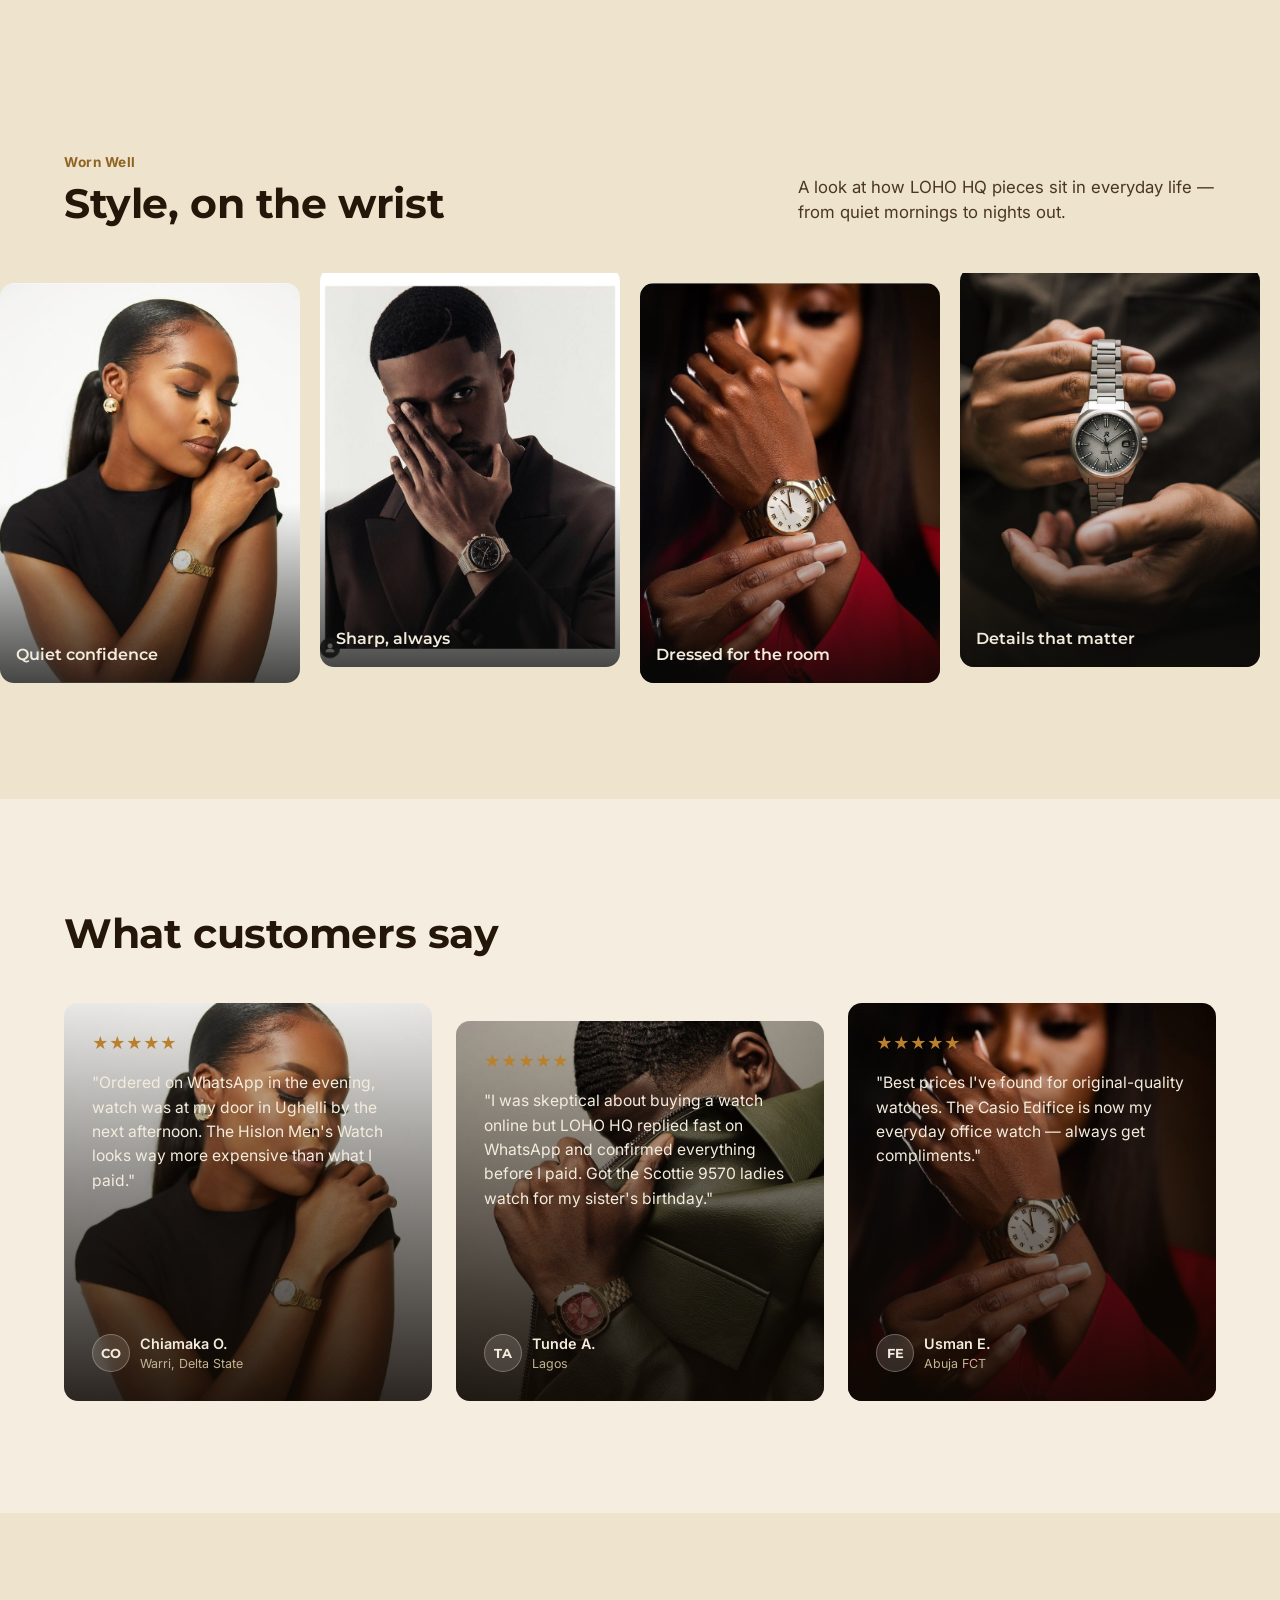
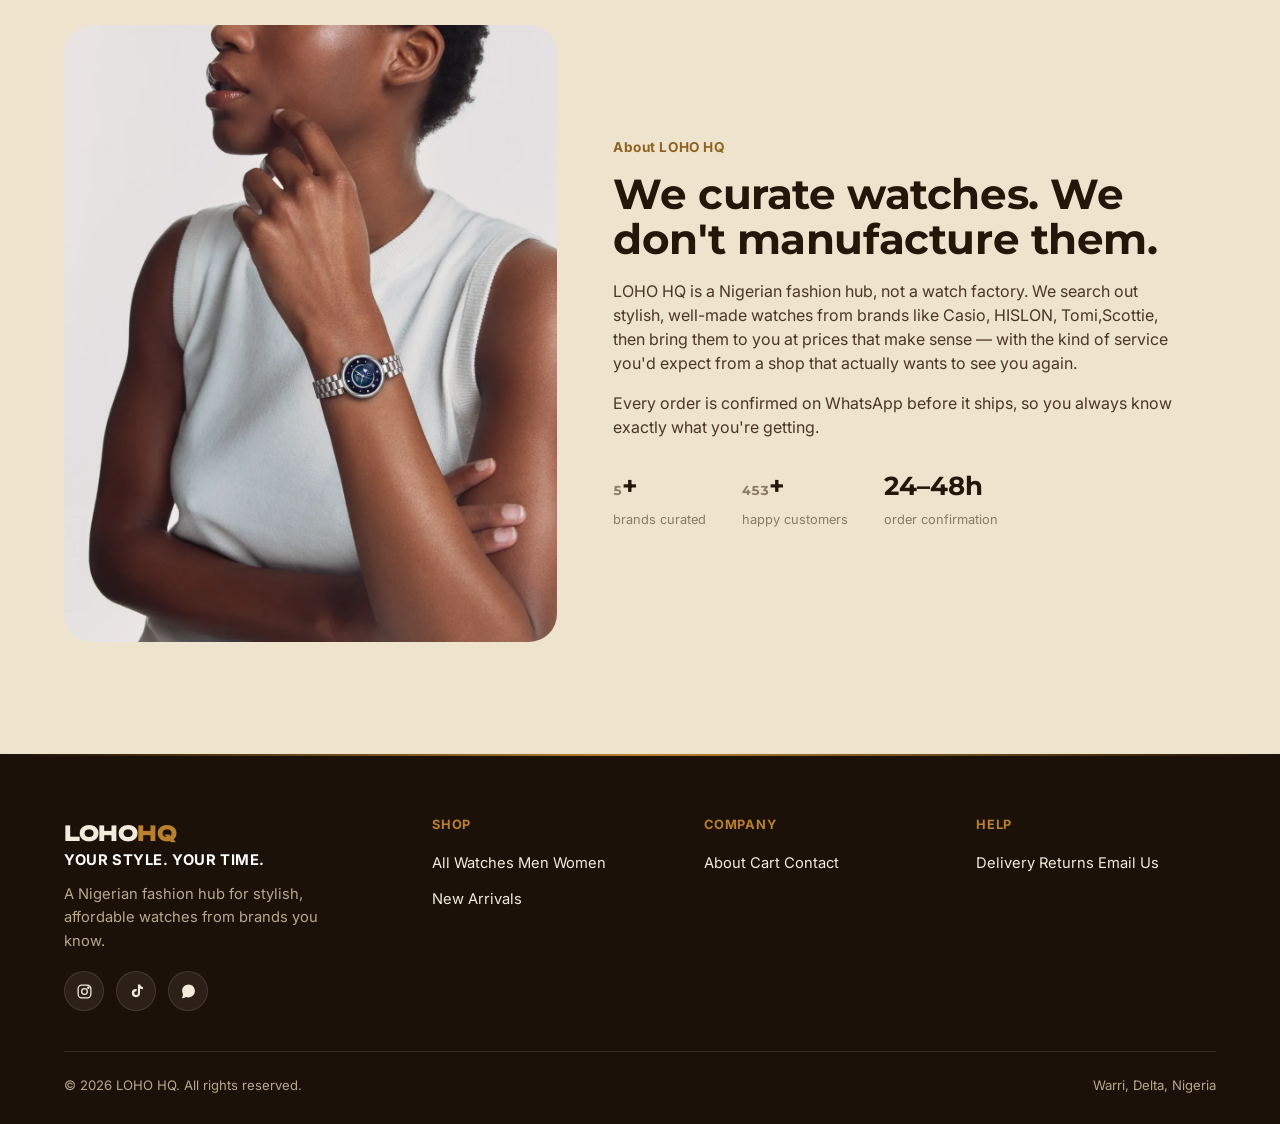
==== commit 825c3938: "back to force desktop layout on mobile" ====
--- a/index.html
+++ b/index.html
@@ -3,7 +3,7 @@
 <head>
 <meta charset="UTF-8">
 <script>(function(){try{if(localStorage.getItem("loho_theme")==="dark")document.documentElement.setAttribute("data-theme","dark");}catch(e){}})();</script>
-<meta name="viewport" content="width=device-width, initial-scale=1">
+<meta name="viewport" content="width=1280">
 <title>LOHO HQ — Your Style. Your Time.</title>
 <meta name="description" content="LOHO HQ is a Nigerian fashion hub selling stylish, affordable watches from Casio, HISLON, Tomi,Scottie and more. Shop online or order on WhatsApp.">
 <link rel="stylesheet" href="css/style.css">
@@ -264,6 +264,5 @@
 <script src="js/cart.js"></script>
 <script src="js/main.js"></script>
 <script src="js/home.js"></script>
-<script src="js/desktop-scale.js"></script>
 </body>
 </html>
--- a/css/style.css
+++ b/css/style.css
@@ -208,7 +208,7 @@
   color:var(--muted); padding-left:16px; margin-left:2px;
   border-left:1px solid var(--sand-line); white-space:nowrap;
 }
-@container site (max-width: 1080px){ .logo-strap{display:none;} }
+@media (max-width: 1080px){ .logo-strap{display:none;} }
 .main-nav a{
   font-weight:500; font-size:0.95rem; color:var(--ink-soft);
   transition:color .2s;
@@ -435,7 +435,7 @@
   .hero-cinematic-content *, .glass-chip, .hero-scrollcue{ animation:none !important; opacity:1 !important; transform:none !important; }
   .hero-scrollcue .line{ animation:none; }
 }
-@container site (max-width:860px){
+@media (max-width:860px){
   .hero-glass-row{ display:none; }
   .hero--cinematic{ align-items:flex-end; }
 }
@@ -991,7 +991,7 @@
 }
 
 /* ---------- 18. Responsive ---------- */
-@container site (max-width: 1024px){
+@media (max-width: 1024px){
   .product-grid{grid-template-columns:repeat(3,1fr);}
   .cat-bento{grid-template-columns:repeat(3,1fr);}
   .about-grid, .product-layout, .cart-layout{grid-template-columns:1fr;}
@@ -1001,7 +1001,7 @@
   .footer-grid{grid-template-columns:1fr 1fr;}
 }
 
-@container site (max-width: 860px){
+@media (max-width: 860px){
   .main-nav{
     position:fixed; inset:73px 0 0 0;
     background:rgba(var(--paper-rgb),0.72);
@@ -1020,7 +1020,7 @@
   .hero-copy{max-width:100%;}
 }
 
-@container site (max-width: 680px){
+@media (max-width: 680px){
   .product-grid{grid-template-columns:repeat(2,1fr);}
   .cat-bento{grid-template-columns:repeat(2,1fr); grid-auto-rows:130px;}
   .cat-tile.large{grid-column:span 2; grid-row:span 1;}
@@ -1035,19 +1035,9 @@
   .cart-row .remove{grid-area:meta; justify-self:end;}
 }
 
-@container site (max-width: 480px){
+@media (max-width: 480px){
   .product-grid{grid-template-columns:1fr 1fr; gap:16px;}
   .card-body{padding:12px;}
   .section{padding-block:44px;}
   .footer-grid{grid-template-columns:1fr; gap:24px;}
 }
-
-/* ---------- 18. Forced desktop-scale wrapper ---------- */
-html{ overflow-x:hidden; }
-body{ overflow-x:hidden; }
-#scaleWrap{
-  width:1280px;
-  transform-origin: top left;
-  container-type: inline-size;
-  container-name: site;
-}
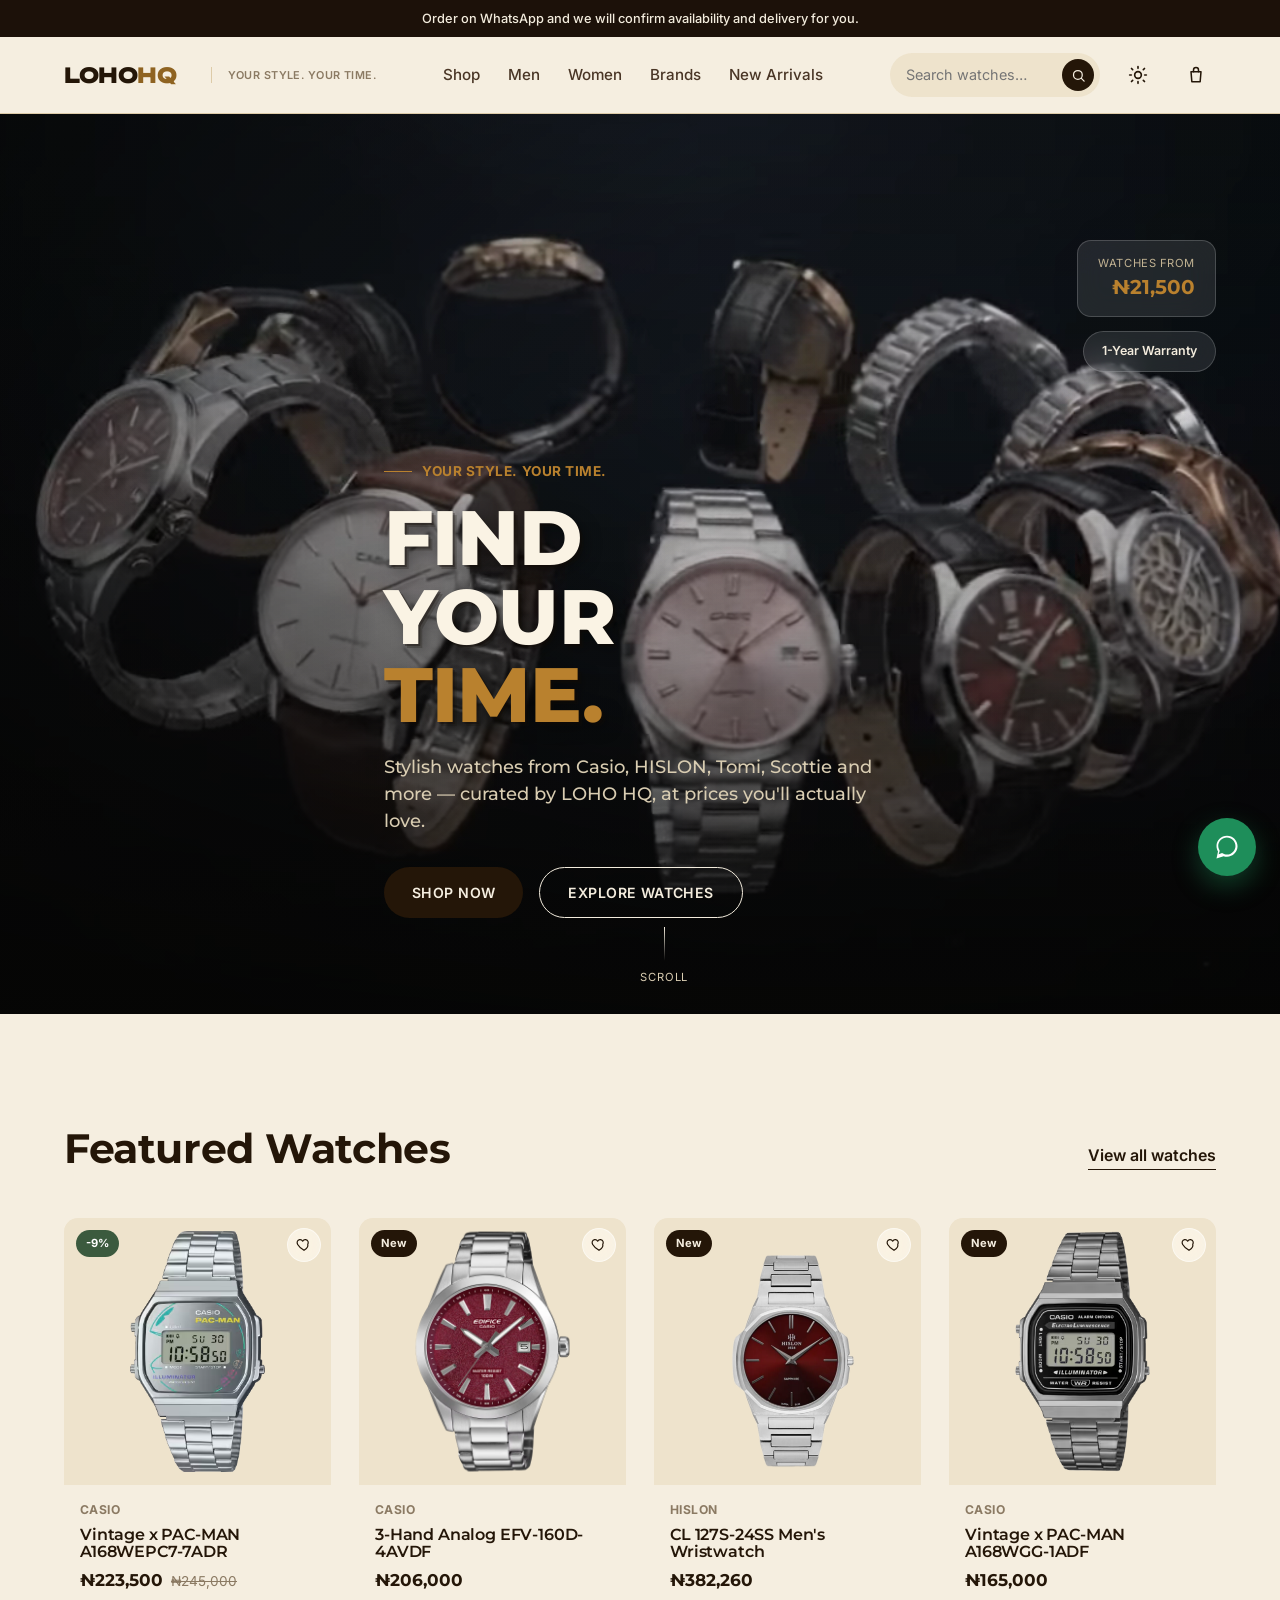
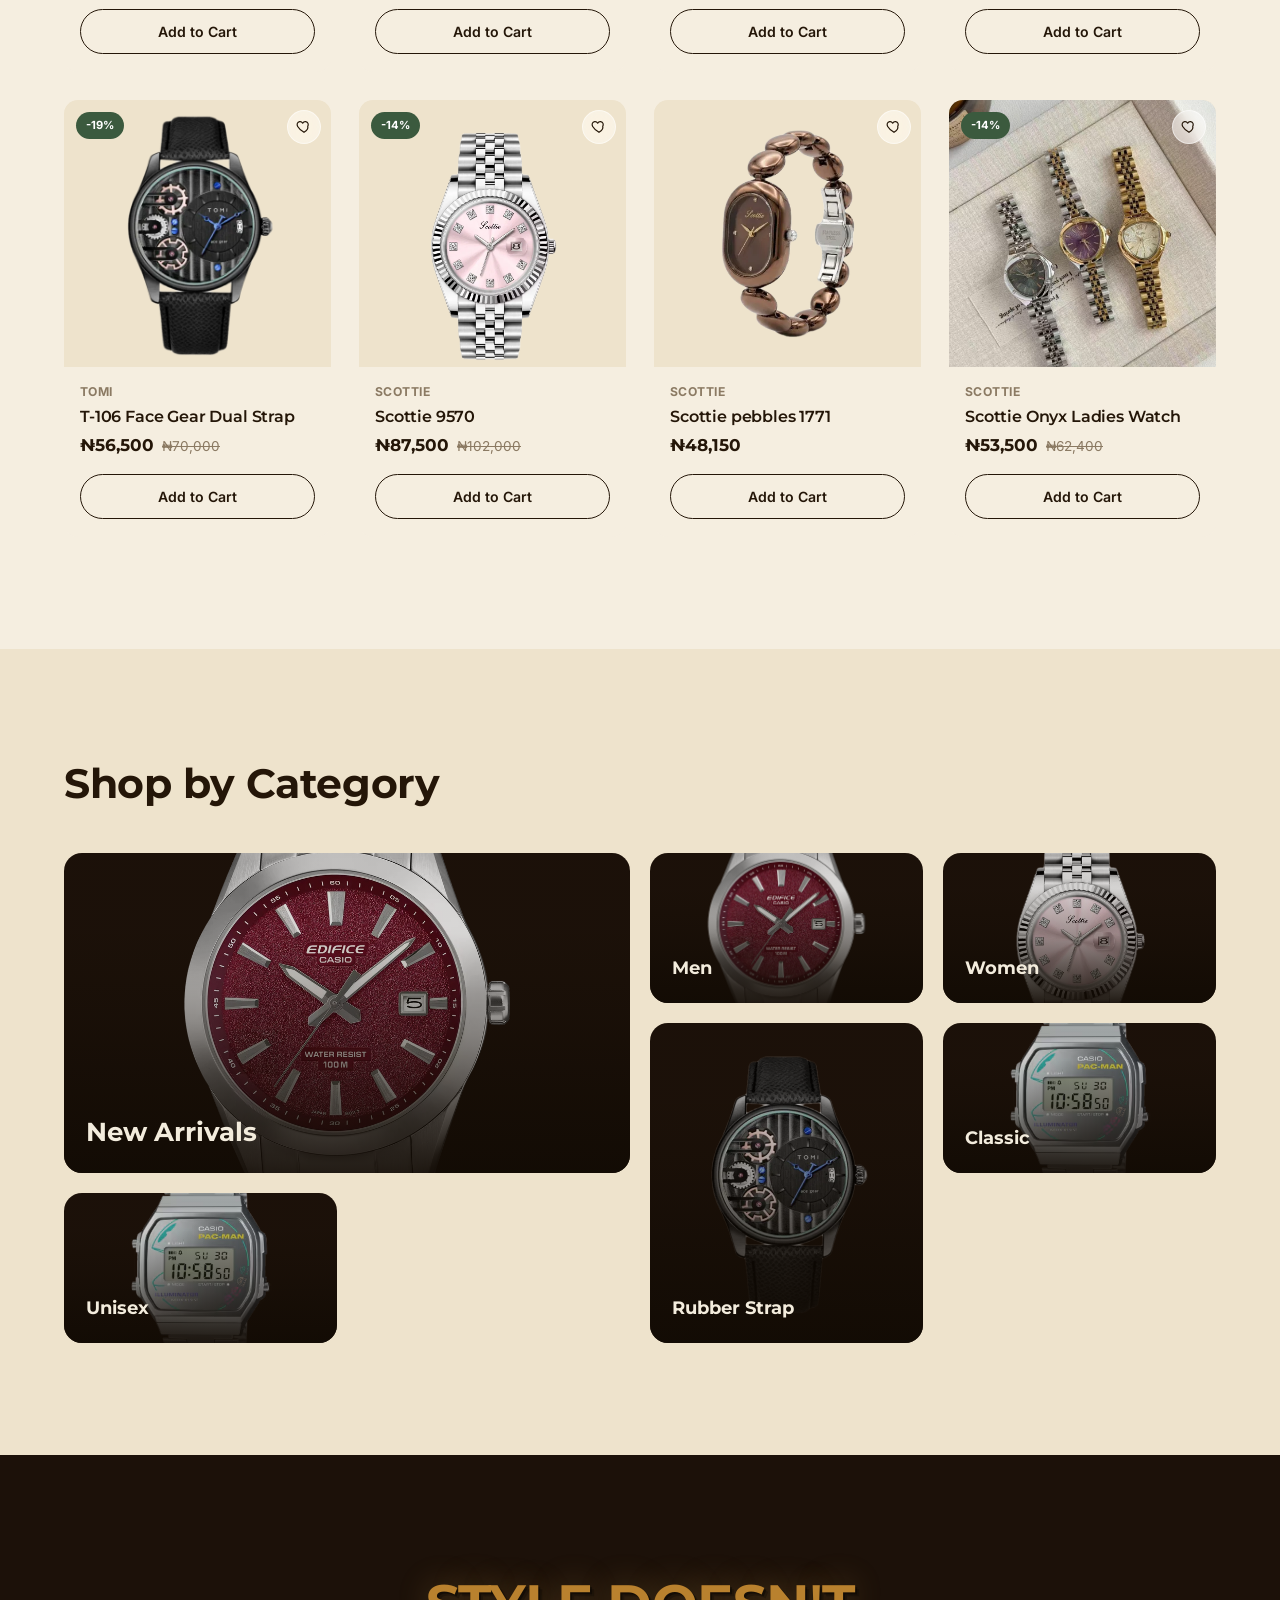
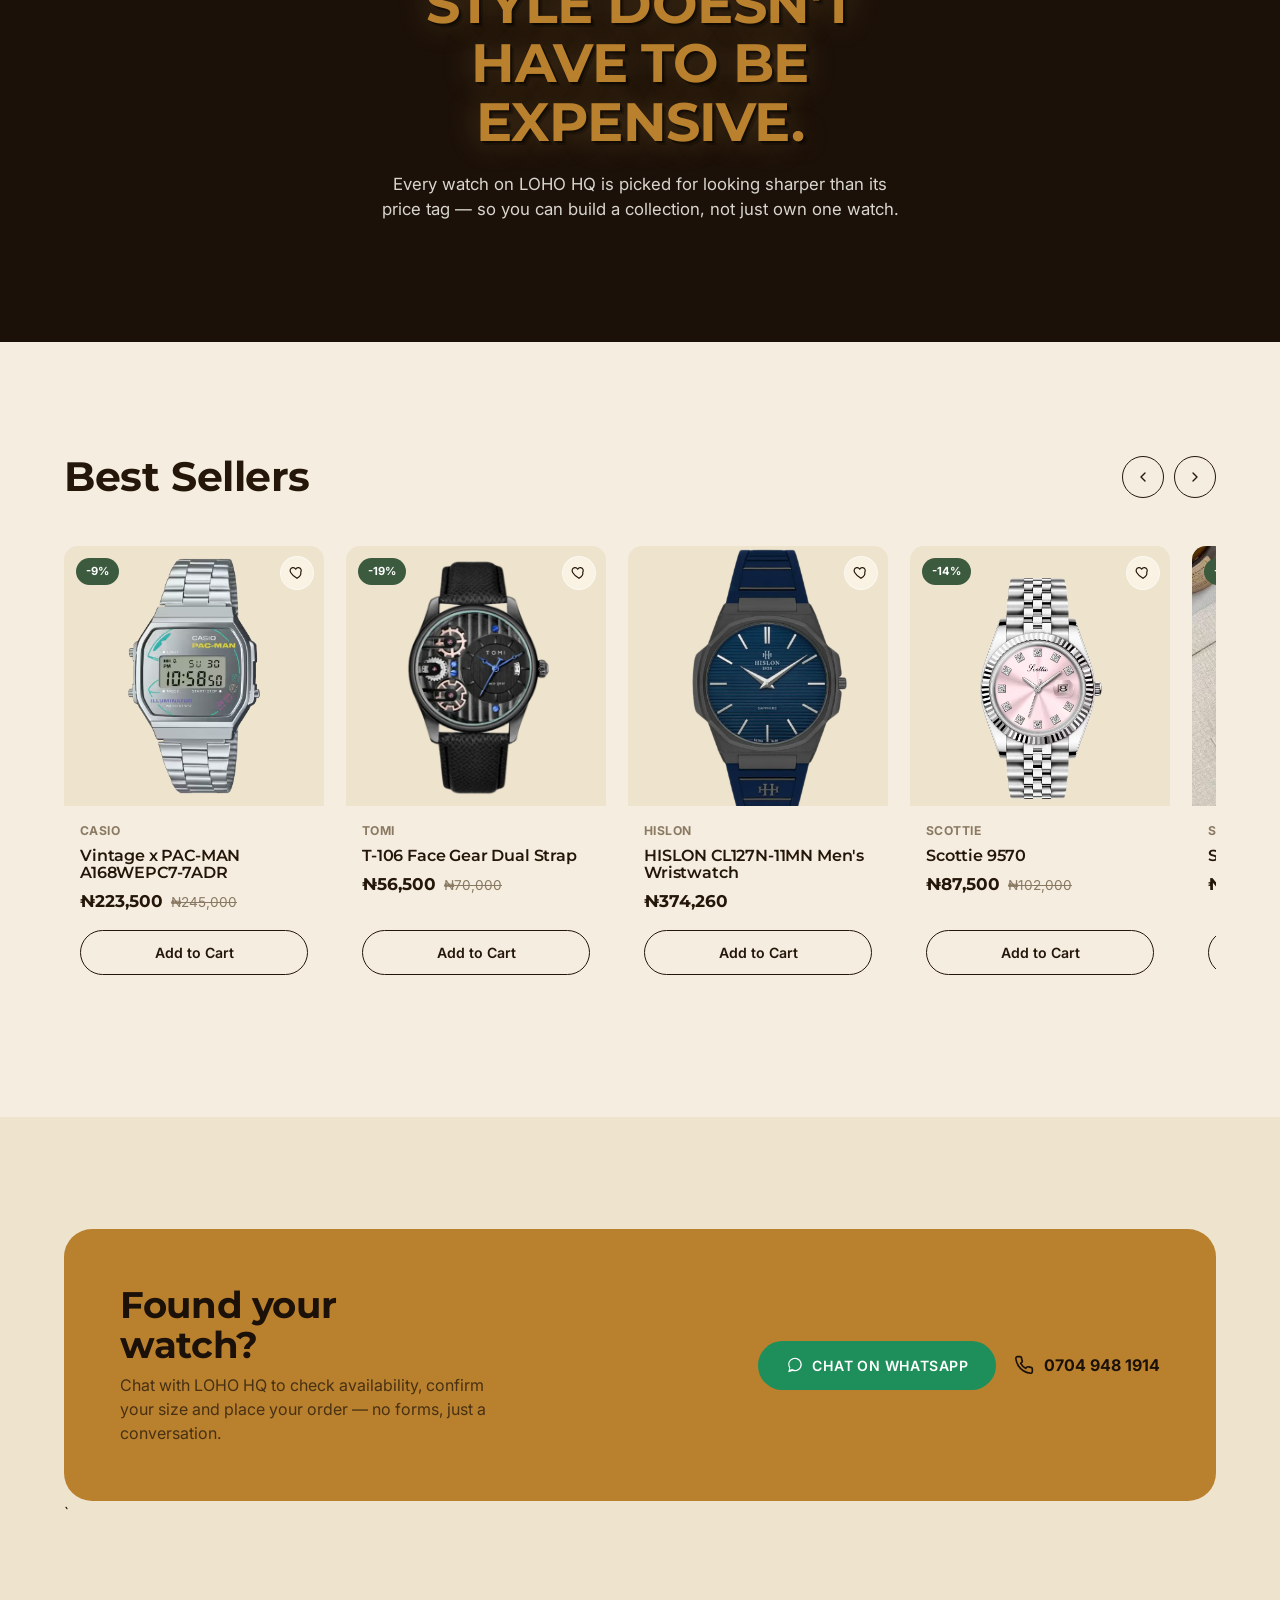
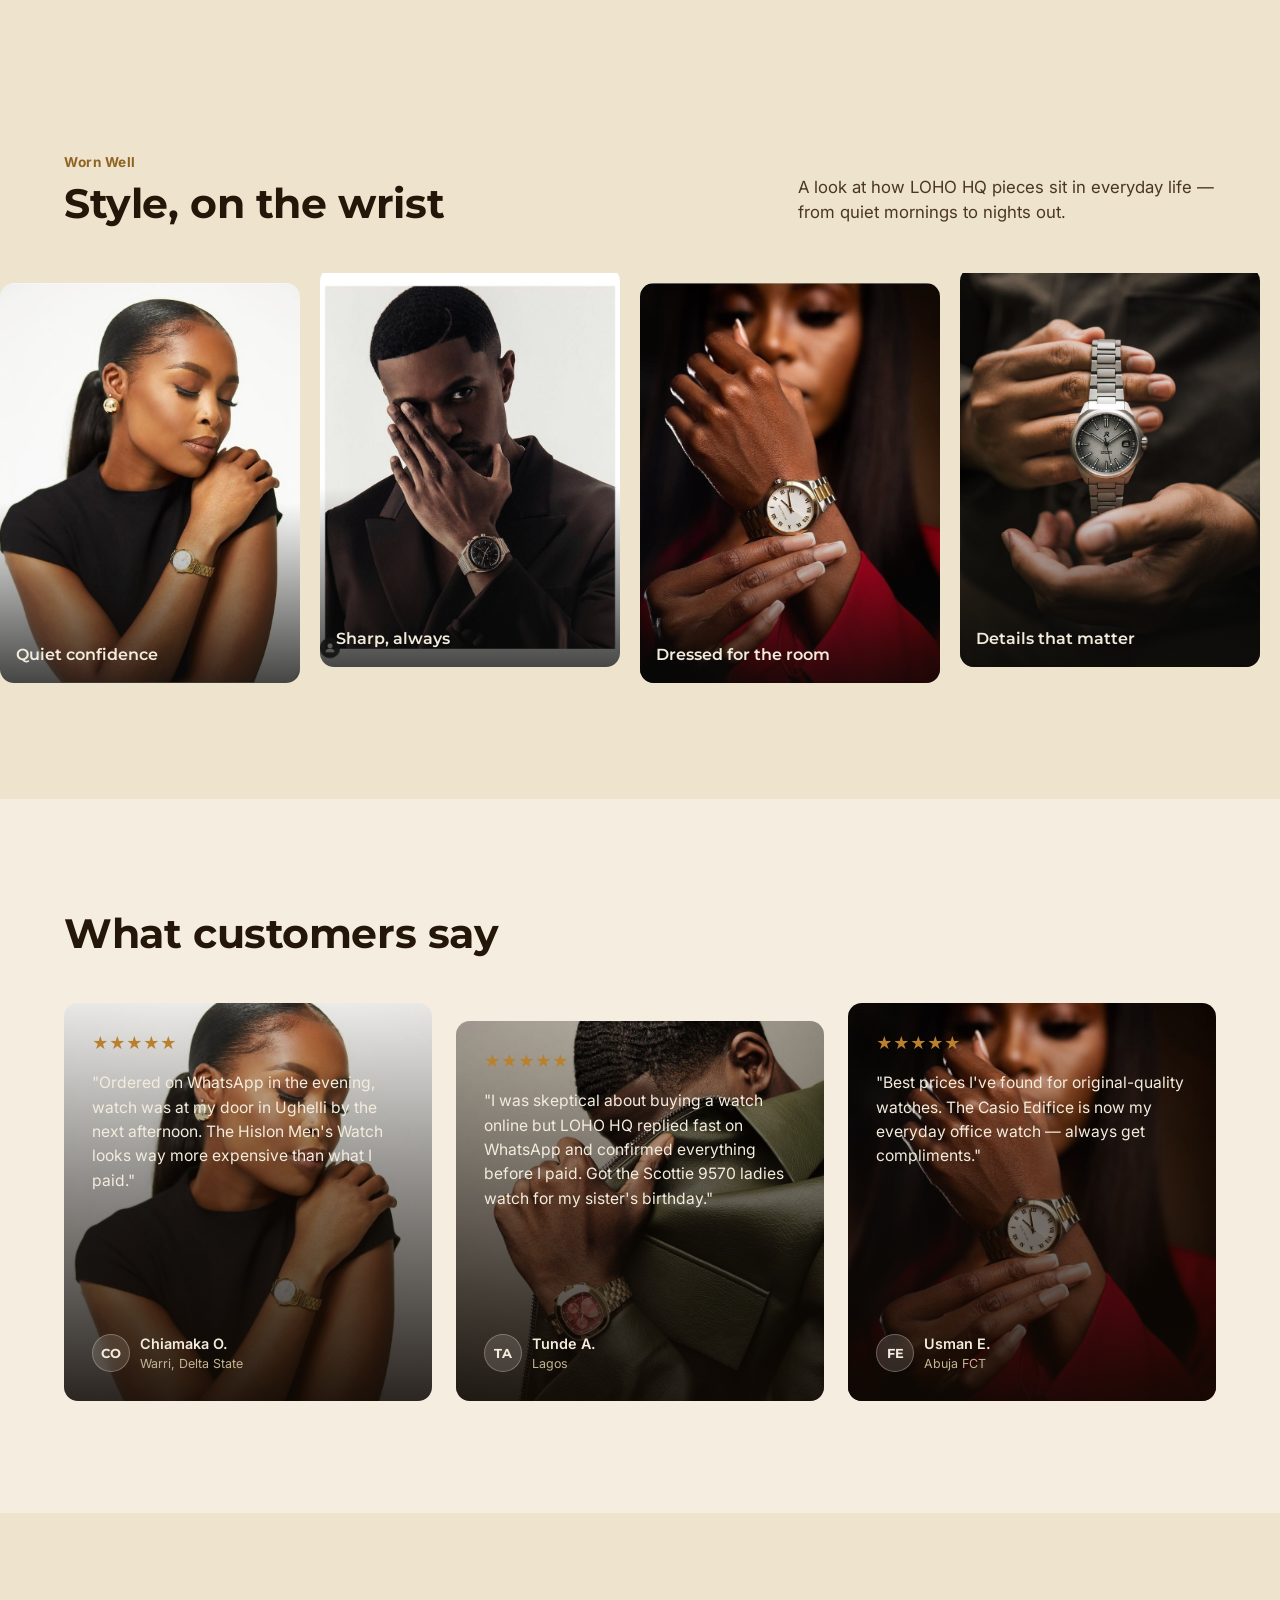
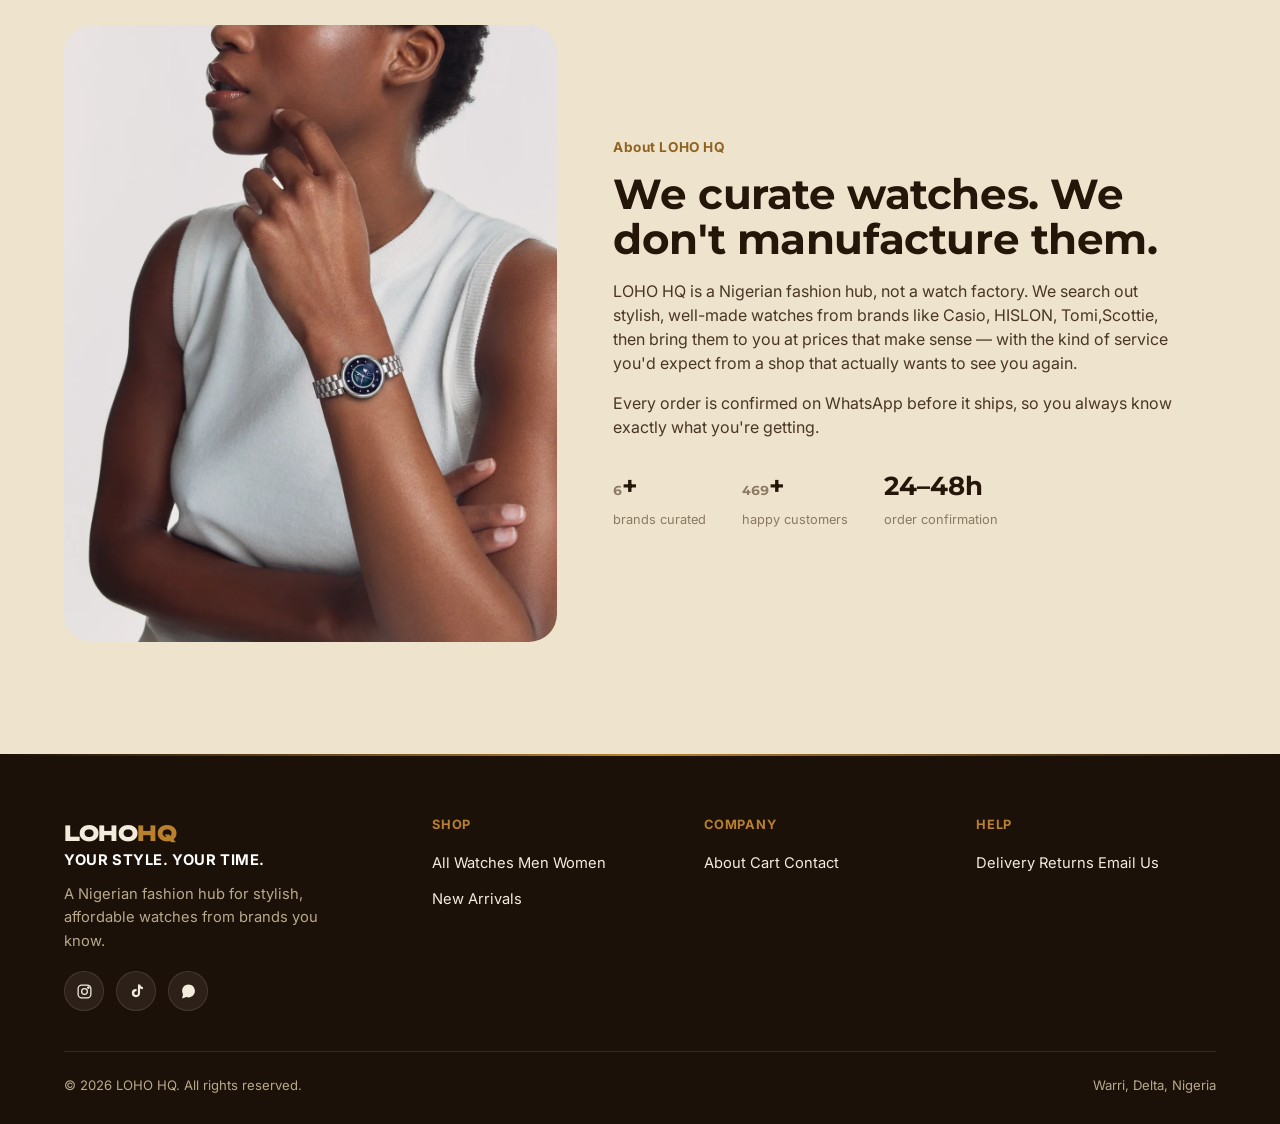
==== commit bc3ec989: "Update viewport meta tag for responsive design width changes" ====
--- a/index.html
+++ b/index.html
@@ -3,7 +3,7 @@
 <head>
 <meta charset="UTF-8">
 <script>(function(){try{if(localStorage.getItem("loho_theme")==="dark")document.documentElement.setAttribute("data-theme","dark");}catch(e){}})();</script>
-<meta name="viewport" content="width=1280">
+<meta name="viewport" content="width=device-width, initial-scale=1">
 <title>LOHO HQ — Your Style. Your Time.</title>
 <meta name="description" content="LOHO HQ is a Nigerian fashion hub selling stylish, affordable watches from Casio, HISLON, Tomi,Scottie and more. Shop online or order on WhatsApp.">
 <link rel="stylesheet" href="css/style.css">
